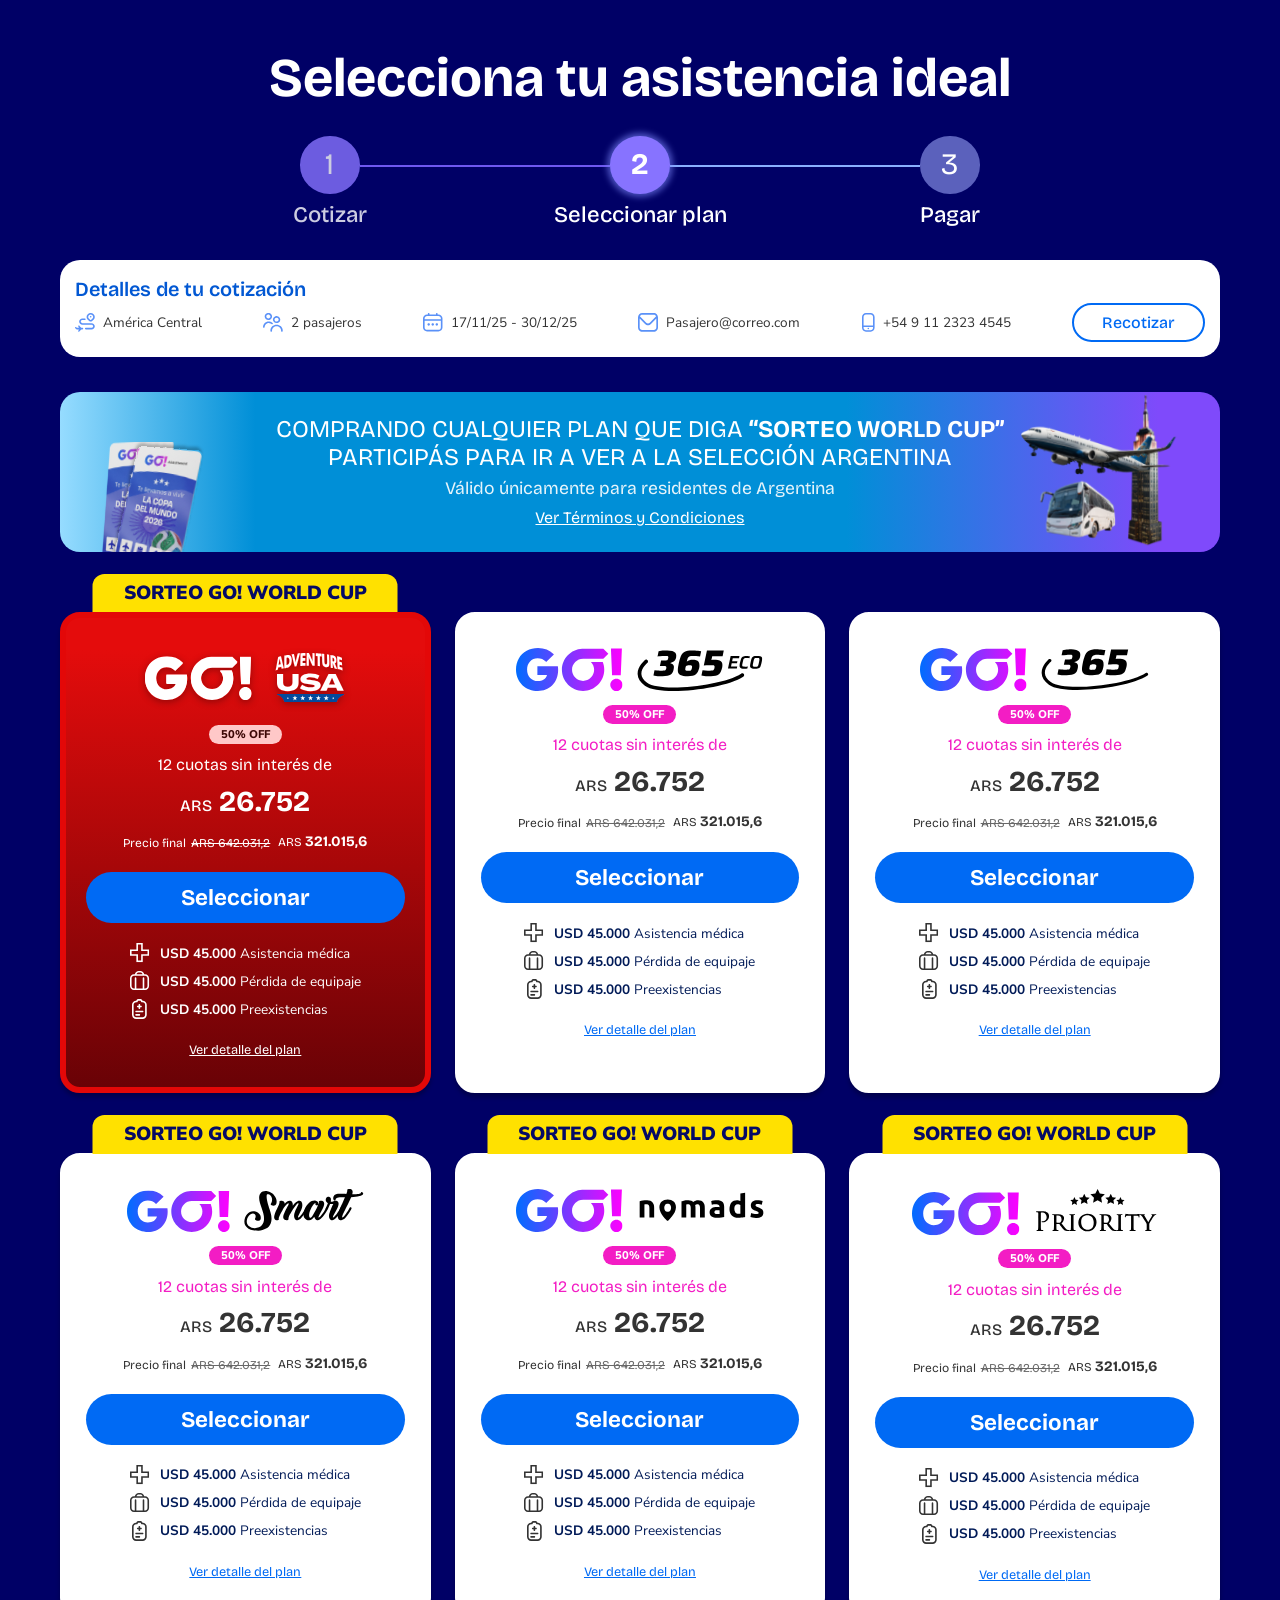
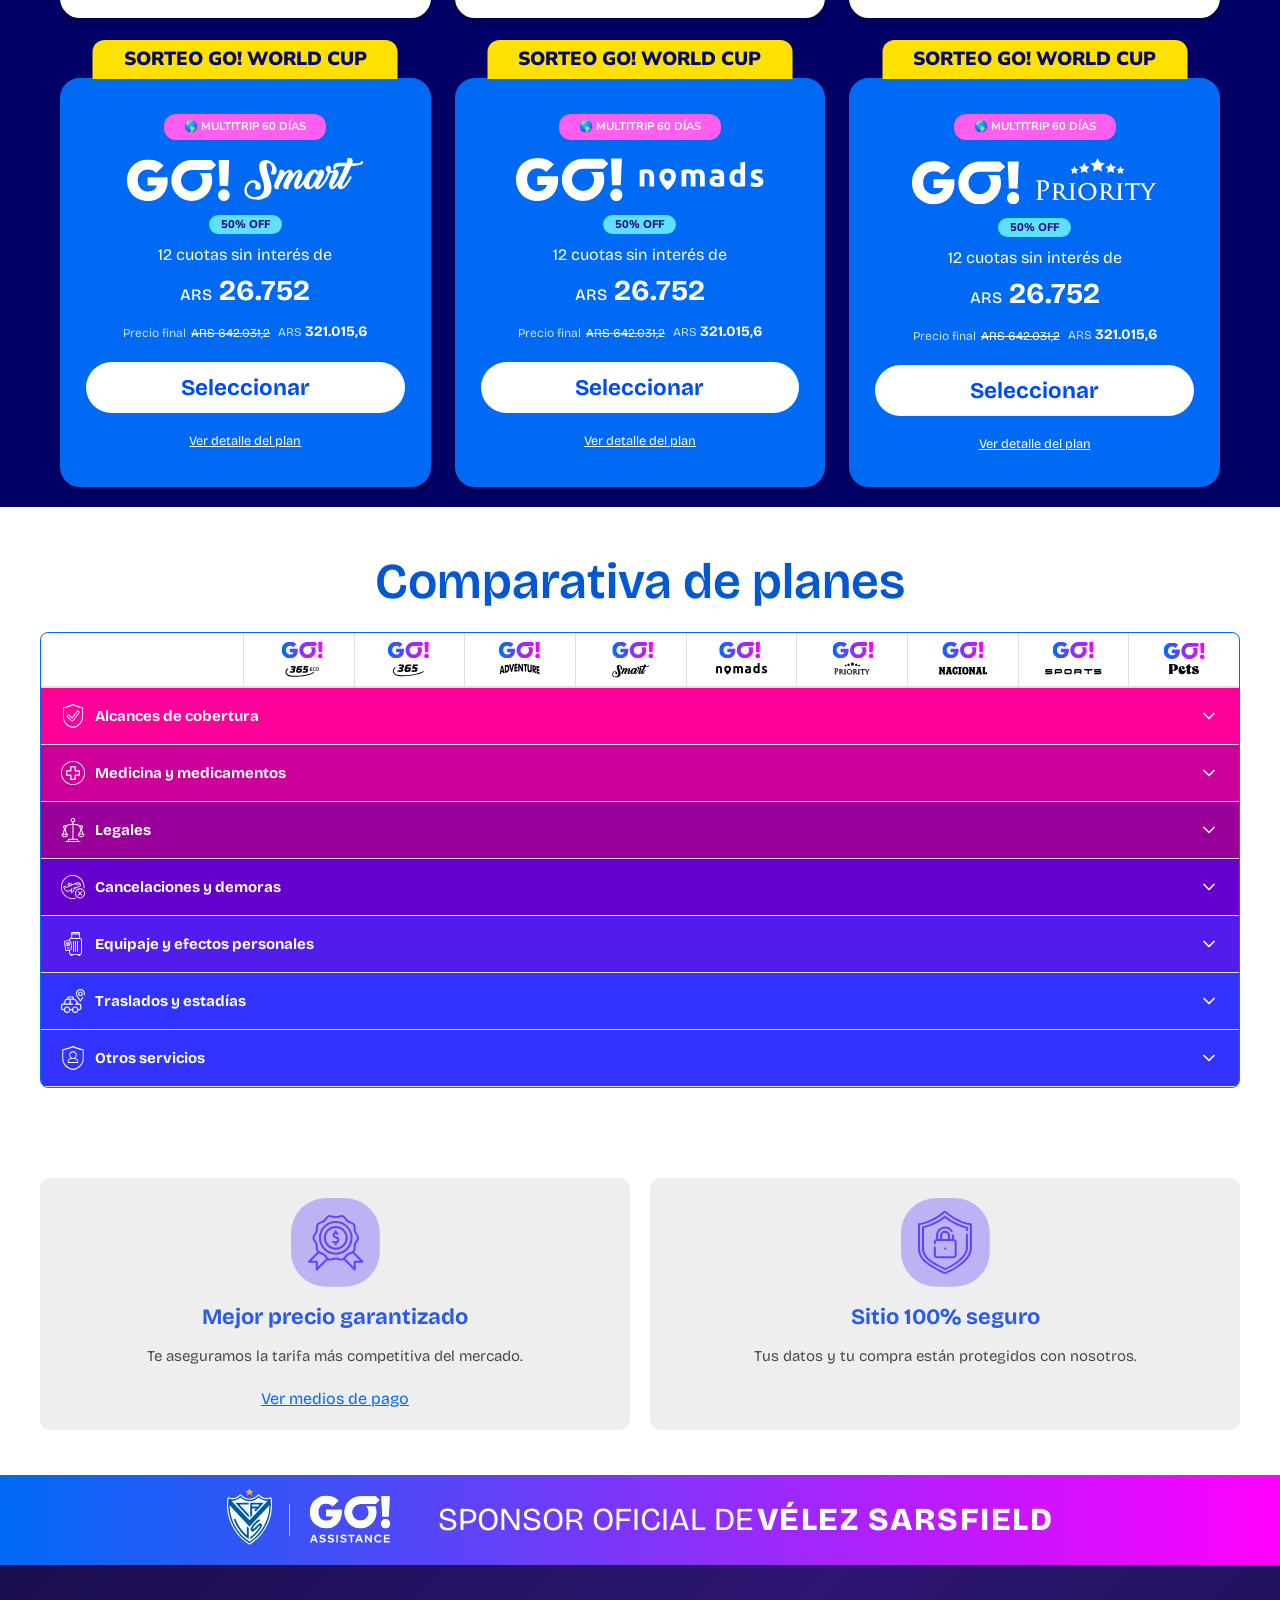
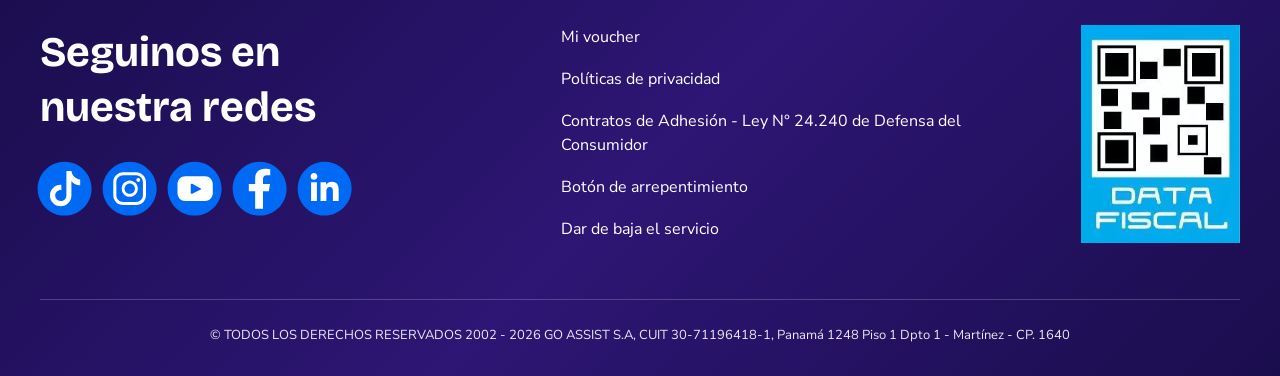
==== index.html @ 1d98c6c8 "Rename proceso-02.html to index.html" ====
<!DOCTYPE html>
<html lang="es">

<head>
    <meta charset="UTF-8">
    <meta name="viewport" content="width=device-width, initial-scale=1.0">
    <meta name="description"
        content="Selecciona tu plan de asistencia al viajero ideal con GO! - Compara coberturas, precios y beneficios">
    <title>Cotizador GO! - Selección de Plan de Asistencia al Viajero</title>
    <link rel="stylesheet" href="estilo.css">
</head>

<body>
    <!-- Checkbox para modal de detalles del plan -->
    <input type="checkbox" id="plan-details-modal-toggle" class="modal-toggle" hidden>

    <!-- Checkbox para modal de medios de pago -->
    <input type="checkbox" id="payment-modal-toggle" class="modal-toggle" hidden>

    <!-- ===========================================
         PASO 2: MODAL DE DETALLES DEL PLAN (PRIMERO)
         =========================================== -->
    <div class="modal modal-plan-details" role="dialog" aria-labelledby="plan-details-title">
        <label for="plan-details-modal-toggle" class="modal-overlay" aria-hidden="true"></label>

        <div class="modal-container modal-plan-container">
            <!-- Header -->
            <header class="modal-header modal-plan-header">
                <div class="plan-modal-logo">
                    <img src="images/logo-go-adventure-usa-color-horizontal.svg" alt="GO! Priority"
                        class="plan-logo-modal">
                </div>

                <!-- Botón X que cierra el modal -->
                <label for="plan-details-modal-toggle" class="modal-close" aria-label="Cerrar modal" tabindex="0">
                    <svg width="24" height="24" viewBox="0 0 24 24" fill="none" stroke="currentColor" stroke-width="2">
                        <path d="M18 6L6 18M6 6l12 12" stroke-linecap="round" stroke-linejoin="round" />
                    </svg>
                </label>
            </header>

            <!-- Content -->
            <div class="modal-content modal-plan-content">

                <!-- Alcances de cobertura -->
                <div class="plan-section coverage-section">
                    <div class="plan-section-header">
                        <svg class="section-icon" width="20" height="20" viewBox="0 0 24 24" fill="none" stroke="white"
                            stroke-width="2">
                            <path d="M12 2L4 6v6c0 5.5 3.8 10.7 8 12 4.2-1.3 8-6.5 8-12V6l-8-4z" />
                        </svg>
                        <span>Alcances de cobertura</span>
                    </div>

                    <div class="plan-details-grid">
                        <div class="detail-row">
                            <span class="detail-label">MONTO MÁXIMO GLOBAL (MMG)</span>
                            <span class="detail-value">USD 300.000</span>
                        </div>
                        <div class="detail-row">
                            <span class="detail-label">Deducible / Franquicia / Copago</span>
                            <span class="detail-value">SIN DEDUCIBLE</span>
                        </div>
                        <div class="detail-row">
                            <span class="detail-label">Ámbito de cobertura</span>
                            <span class="detail-value">MUNDIAL</span>
                        </div>
                        <div class="detail-row">
                            <span class="detail-label">Límite de edad</span>
                            <span class="detail-value">75/85</span>
                        </div>
                    </div>
                </div>

                <!-- Medicina y medicamentos -->
                <div class="plan-section medicine-section">
                    <div class="plan-section-header">
                        <svg class="section-icon" width="20" height="20" viewBox="0 0 24 24" fill="none" stroke="white"
                            stroke-width="2">
                            <rect x="3" y="3" width="18" height="18" rx="2" />
                            <path d="M12 8v8m-4-4h8" />
                        </svg>
                        <span>Medicina y medicamentos</span>
                    </div>

                    <div class="plan-details-grid">
                        <div class="detail-row">
                            <span class="detail-label">Asistencia médica en caso de accidente</span>
                            <span class="detail-value">USD 300.000</span>
                        </div>
                        <div class="detail-row">
                            <span class="detail-label">Asistencia médica en caso de enfermedad no preexistente</span>
                            <span class="detail-value">USD 300.000</span>
                        </div>
                        <div class="detail-row">
                            <span class="detail-label">Asistencia médica solo por emergencias en caso de enfermedades
                                preexistentes</span>
                            <span class="detail-value">USD 300.000</span>
                        </div>
                        <div class="detail-row">
                            <span class="detail-label">Asistencia Médica COVID-19</span>
                            <span class="detail-value detail-check">✓</span>
                        </div>
                        <div class="detail-row">
                            <span class="detail-label">Asistencia médica en caso de Accidente en Evento Múltiple</span>
                            <span class="detail-value">USD 300.000</span>
                        </div>
                        <div class="detail-row">
                            <span class="detail-label">Asistencia médica por embarazo (hasta semana 26)</span>
                            <span class="detail-value">USD 300.000</span>
                        </div>
                        <div class="detail-row">
                            <span class="detail-label">Odontología de urgencia</span>
                            <span class="detail-value">USD 7.500</span>
                        </div>
                        <div class="detail-row">
                            <span class="detail-label">Invalidez total y permanente</span>
                            <span class="detail-value">USD 300.000</span>
                        </div>
                        <div class="detail-row">
                            <span class="detail-label">Medicamentos ambulatorios</span>
                            <span class="detail-value">USD 300.000</span>
                        </div>
                    </div>
                </div>

                <!-- Legales -->
                <div class="plan-section legal-section">
                    <div class="plan-section-header">
                        <svg class="section-icon" width="20" height="20" viewBox="0 0 24 24" fill="none" stroke="white"
                            stroke-width="2">
                            <path d="M14 2H6a2 2 0 0 0-2 2v16a2 2 0 0 0 2 2h12a2 2 0 0 0 2-2V8z" />
                            <path d="M14 2v6h6" />
                        </svg>
                        <span>Legales</span>
                    </div>

                    <div class="plan-details-grid">
                        <div class="detail-row">
                            <span class="detail-label">Asistencia legal telefónica</span>
                            <span class="detail-value">USD 3.000</span>
                        </div>
                        <div class="detail-row">
                            <span class="detail-label">Gastos de defensa legal</span>
                            <span class="detail-value">USD 8.000</span>
                        </div>
                        <div class="detail-row">
                            <span class="detail-label">Fianza en el exterior</span>
                            <span class="detail-value">USD 15.000</span>
                        </div>
                    </div>
                </div>

                <!-- Cancelaciones y demoras -->
                <div class="plan-section cancellation-section">
                    <div class="plan-section-header">
                        <svg class="section-icon" width="20" height="20" viewBox="0 0 24 24" fill="none" stroke="white"
                            stroke-width="2">
                            <circle cx="12" cy="12" r="10" />
                            <path d="M15 9l-6 6M9 9l6 6" />
                        </svg>
                        <span>Cancelaciones y demoras</span>
                    </div>

                    <div class="plan-details-grid">
                        <div class="detail-row">
                            <span class="detail-label">Cancelación de viaje</span>
                            <span class="detail-value">USD 5.000</span>
                        </div>
                        <div class="detail-row">
                            <span class="detail-label">Interrupción de viaje</span>
                            <span class="detail-value">USD 5.000</span>
                        </div>
                        <div class="detail-row">
                            <span class="detail-label">Gastos por demora del viaje</span>
                            <span class="detail-value">USD 500</span>
                        </div>
                    </div>
                </div>

                <!-- Equipaje -->
                <div class="plan-section baggage-section">
                    <div class="plan-section-header">
                        <svg class="section-icon" width="20" height="20" viewBox="0 0 24 24" fill="none" stroke="white"
                            stroke-width="2">
                            <rect x="6" y="4" width="12" height="16" rx="2" />
                            <path d="M9 2v2m6-2v2M9 20v2m6-2v2" />
                        </svg>
                        <span>Equipaje y efectos personales</span>
                    </div>

                    <div class="plan-details-grid">
                        <div class="detail-row">
                            <span class="detail-label">Pérdida de equipaje</span>
                            <span class="detail-value">USD 1.500</span>
                        </div>
                        <div class="detail-row">
                            <span class="detail-label">Demora de equipaje</span>
                            <span class="detail-value">USD 800</span>
                        </div>
                        <div class="detail-row">
                            <span class="detail-label">Compensación por demora</span>
                            <span class="detail-value">USD 150</span>
                        </div>
                    </div>
                </div>

                <!-- Otros servicios -->
                <div class="plan-section services-section">
                    <div class="plan-section-header">
                        <svg class="section-icon" width="20" height="20" viewBox="0 0 24 24" fill="none" stroke="white"
                            stroke-width="2">
                            <circle cx="12" cy="12" r="10" />
                            <path d="M12 6v6l4 2" />
                        </svg>
                        <span>Otros servicios</span>
                    </div>

                    <div class="plan-details-grid">
                        <div class="detail-row">
                            <span class="detail-label">Asistencia de mascotas</span>
                            <span class="detail-value detail-check">✓</span>
                        </div>
                        <div class="detail-row">
                            <span class="detail-label">Repatriación sanitaria</span>
                            <span class="detail-value">USD 50.000</span>
                        </div>
                        <div class="detail-row">
                            <span class="detail-label">Concierge 24/7</span>
                            <span class="detail-value detail-check">✓</span>
                        </div>
                    </div>
                </div>

            </div>
        </div>
    </div>

    <!-- ===========================================
         PASO 3: MODAL DE MEDIOS DE PAGO (SEGUNDO)
         =========================================== -->
    <div id="payment-modal" class="modal" role="dialog" aria-labelledby="modal-title">
        <label for="payment-modal-toggle" class="modal-overlay" aria-hidden="true"></label>

        <div class="modal-container">
            <!-- Header -->
            <header class="modal-header">
                <h2 id="modal-title" class="modal-title">Medios de pago</h2>
                <label for="payment-modal-toggle" class="modal-close" aria-label="Cerrar modal">
                    <svg width="24" height="24" viewBox="0 0 24 24" fill="none" stroke="currentColor" stroke-width="2">
                        <path d="M18 6L6 18M6 6l12 12" stroke-linecap="round" stroke-linejoin="round" />
                    </svg>
                </label>
            </header>

            <!-- Content -->
            <div class="modal-content">

                <!-- Tarjeta de crédito (abierto por defecto) -->
                <details class="payment-section" open>
                    <summary class="payment-header">
                        <div class="payment-title">
                            <img src="images/icono-tarjeta-credito.svg" alt="icono de tarjeta de credito" width="25">
                            <span>Tarjeta de crédito</span>
                        </div>
                        <svg class="chevron" width="20" height="20" viewBox="0 0 24 24" fill="none" stroke="#666"
                            stroke-width="2">
                            <path d="M6 9l6 6 6-6" stroke-linecap="round" stroke-linejoin="round" />
                        </svg>
                    </summary>

                    <div class="payment-content">
                        <div class="payment-grid">
                            <!-- Fila 1 -->
                            <div class="payment-method">
                                <img src="images/logo.pago-visa.svg" alt="Visa">
                                <span>Visa</span>
                            </div>
                            <div class="payment-method">
                                <img src="images/logo-pago-mastercard.svg" alt="Mastercard">
                                <span>Mastercard</span>
                            </div>
                            <div class="payment-method">
                                <img src="images/logo-pago-american-express.svg" alt="American Express">
                                <span>Amex</span>
                            </div>
                            <div class="payment-method">
                                <img src="images/logo-pago-naranja.svg" alt="Naranja X">
                                <span>Naranja X</span>
                            </div>
                            <div class="payment-method">
                                <img src="images/logo-pago-nativa.svg" alt="Nativa">
                                <span>Nativa</span>
                            </div>
                            <div class="payment-method">
                                <img src="images/logo-pago-shopping.svg" alt="Shopping">
                                <span>Shopping</span>
                            </div>
                            <div class="payment-method">
                                <img src="images/logo-pago-cencosed.svg" alt="Cencosud">
                                <span>Cencosud</span>
                            </div>
                            <div class="payment-method">
                                <img src="images/logo-pago-cabal.svg" alt="Cabal">
                                <span>Cabal</span>
                            </div>

                            <!-- Fila 2 -->
                            <div class="payment-method">
                                <img src="images/logo-pago-argencard.svg" alt="Argencard">
                                <span>Argencard</span>
                            </div>
                            <div class="payment-method">
                                <img src="images/logo-pago-dinerclub.svg" alt="Diners Club">
                                <span>Diners Club</span>
                            </div>
                            <div class="payment-method">
                                <div class="payment-special">
                                    <img src="images/logo-pago-mercadopago.svg" alt="Mercado Pago">
                                </div>
                                <span>Mercado Pago</span>
                                <small>Hasta 12 cuotas sin interés</small>

                            </div>
                            <div class="payment-method">
                                <div class="payment-special">
                                    <img src="images/logo-pago-paypal.svg" alt="PayPal">
                                </div>
                                <span>Paypal</span>
                                <small>USD $ / EU €</small>
                            </div>
                        </div>
                    </div>
                </details>

                <!-- Tarjeta de débito -->
                <details class="payment-section">
                    <summary class="payment-header">
                        <div class="payment-title">
                            <img src="images/icono-tarjeta-debito.svg" alt="icono de tarjeta de débito" width="25">
                            <span>Tarjeta de débito</span>
                        </div>
                        <svg class="chevron" width="20" height="20" viewBox="0 0 24 24" fill="none" stroke="#666"
                            stroke-width="2">
                            <path d="M6 9l6 6 6-6" stroke-linecap="round" stroke-linejoin="round" />
                        </svg>
                    </summary>

                    <div class="payment-content">
                        <div class="payment-grid">
                            <div class="payment-method">
                                <img src="images/logo-pago-link.svg" alt="Visa Débito">
                                <span>Red Link</span>
                            </div>
                            <div class="payment-method">
                                <img src="images/logo-pago-provincia net.svg" alt="Mastercard Débito">
                                <span>Provincia NET Pagos</span>
                            </div>
                        </div>
                    </div>
                </details>

                <!-- Efectivo -->
                <details class="payment-section">
                    <summary class="payment-header">
                        <div class="payment-title">
                            <img src="images/icono-efectivo.svg" alt="icono pago en efectivo" width="25">
                            <span>Efectivo</span>
                        </div>
                        <svg class="chevron" width="20" height="20" viewBox="0 0 24 24" fill="none" stroke="#666"
                            stroke-width="2">
                            <path d="M6 9l6 6 6-6" stroke-linecap="round" stroke-linejoin="round" />
                        </svg>
                    </summary>

                    <div class="payment-content">
                        <div class="payment-grid">
                            <div class="payment-method">
                                <img src="images/logo-pago-facil.svg" alt="Pago Fácil">
                                <span>Pago fácil</span>
                            </div>
                            <div class="payment-method">
                                <img src="images/logo-pago-rapipago.svg" alt="Rapipago">
                                <span>Rapipago</span>
                            </div>
                            <div class="payment-method">
                                <img src="images/logo-pago-efectivo.svg" alt="Depósito">
                                <span>Depósito</span>
                            </div>
                            <div class="payment-method">
                                <img src="images/logo-pago-efectivo.svg" alt="Transferencia">
                                <span>Transferencia</span>
                            </div>
                        </div>
                    </div>
                </details>

            </div>
        </div>
    </div>

    <!-- Main Container -->
    <main class="main-container">

        <!-- ===========================================
             HEADER: STEPPER DE PROGRESO
             =========================================== -->
        <header class="flow-header">
            <h1>Selecciona tu asistencia ideal</h1>

            <!-- Stepper Navigation -->
            <nav class="stepper" aria-label="Progreso de compra">
                <div class="step completed" aria-current="false">
                    <span aria-hidden="true">1</span>
                    <p>Cotizar</p>
                </div>

                <div class="step-line completed" aria-hidden="true"></div>

                <div class="step active" aria-current="step">
                    <span aria-hidden="true">2</span>
                    <p>Seleccionar plan</p>
                </div>

                <div class="step-line" aria-hidden="true"></div>

                <div class="step" aria-current="false">
                    <span aria-hidden="true">3</span>
                    <p>Pagar</p>
                </div>
            </nav>
        </header>

        <!-- ===========================================
             RESUMEN DE COTIZACIÓN
             =========================================== -->
        <section class="quote-summary" aria-labelledby="quote-heading">
            <header class="quote-header">
                <h2 id="quote-heading">Detalles de tu cotización</h2>
            </header>

            <div class="quote-data">
                <div class="data-item">
                    <div><img src="images/icono-destino.svg" alt="" aria-hidden="true"></div>
                    <span>América Central</span>
                </div>
                <div class="data-item">
                    <div><img src="images/icono-pasajeros.svg" alt="" aria-hidden="true"></div>
                    <span>2 pasajeros</span>
                </div>
                <div class="data-item">
                    <div><img src="images/icono-calendario.svg" alt="" aria-hidden="true"></div>
                    <span><time datetime="2025-11-17">17/11/25</time> - <time
                            datetime="2025-12-30">30/12/25</time></span>
                </div>
                <div class="data-item">
                    <div><img src="images/icono-email.svg" alt="" aria-hidden="true"></div>
                    <span>Pasajero@correo.com</span>
                </div>
                <div class="data-item">
                    <div><img src="images/icono-telefono.svg" alt="" aria-hidden="true"></div>
                    <span>+54 9 11 2323 4545</span>
                </div>
                <button class="btn-recotizar-outline" type="button">Recotizar</button>
            </div>
        </section>

        <!-- ===========================================
             BANNER SORTEO  
             ===========================================-->

        <section class="promo-banner">
            <div class="deco-item deco-mobile-only">
                <img src="images/entradas-sorteo.svg" alt="">
            </div>

            <div class="deco-item deco-desktop-left">
                <img src="images/entradas-sorteo.svg" alt="">
            </div>

            <div class="deco-item deco-desktop-right">
                <img src="images/transport-deco.svg" alt="">
            </div>

            <div class="banner-content">
                <h2 class="banner-text">
                    COMPRANDO CUALQUIER PLAN QUE DIGA <strong>“SORTEO WORLD CUP”</strong>
                    PARTICIPÁS PARA IR A VER A LA SELECCIÓN ARGENTINA
                </h2>
                <p class="banner-subtext">Válido únicamente para residentes de Argentina</p>
                <a href="#" class="banner-terms">Ver Términos y Condiciones</a>
            </div>
        </section>

        <!-- ===========================================
             GRID DE PLANES DISPONIBLES
             =========================================== -->
        <section class="plans-grid" aria-labelledby="plans-heading">

            <!-- Plan 1: GO! ADVENTURE USA (Featured) -->
            <article class="card featured">
                <div class="promo-badge" aria-label="Promoción">SORTEO GO! WORLD CUP</div>

                <header class="card-brand">
                    <img src="images/logo-go-adventure-usa-blanco-horizontal.svg" alt="GO! ADVENTURE USA"
                        class="logo-img">
                </header>

                <div class="pricing">
                    <span class="tag-discount" aria-label="Descuento">50% OFF</span>
                    <p class="installments-text">12 cuotas sin interés de</p>
                    <p class="main-price">
                        <span aria-label="Pesos argentinos">ARS</span>
                        <strong>26.752</strong>
                    </p>
                    <div class="total-detail">
                        <span>Precio final</span>
                        <span class="price-group">
                            <del aria-label="Precio anterior">ARS 642.031,2</del>
                            <span aria-label="Precio final con descuento">ARS <strong>321.015,6</strong></span>
                        </span>
                    </div>
                </div>

                <button class="btn-select btn-select-blue" type="button">Seleccionar</button>

                <ul class="benefit-list">
                    <li>
                        <img src="images/icono-asist-medica-blanco.svg" alt="" aria-hidden="true">
                        <span><strong>USD 45.000</strong> Asistencia médica</span>
                    </li>
                    <li>
                        <img src="images/icono-equipaje-blanco.svg" alt="" aria-hidden="true">
                        <span><strong>USD 45.000</strong> Pérdida de equipaje</span>
                    </li>
                    <li>
                        <img src="images/icono-preexistencia-blanco.svg" alt="" aria-hidden="true">
                        <span><strong>USD 45.000</strong> Preexistencias</span>
                    </li>
                </ul>

                <label for="plan-details-modal-toggle" class="plan-link" style="cursor: pointer;">
                    Ver detalle del plan
                </label>
            </article>

            <!-- Plan 2: GO! 365 ECO -->
            <article class="card">
                <header class="card-brand">
                    <img src="images/logo-go-365eco-color-horizontal.svg" alt="GO! 365 ECO" class="logo-img">
                </header>

                <div class="pricing">
                    <span class="tag-discount" aria-label="Descuento">50% OFF</span>
                    <p class="installments-text">12 cuotas sin interés de</p>
                    <p class="main-price">
                        <span aria-label="Pesos argentinos">ARS</span>
                        <strong>26.752</strong>
                    </p>
                    <div class="total-detail">
                        <span>Precio final</span>
                        <span class="price-group">
                            <del aria-label="Precio anterior">ARS 642.031,2</del>
                            <span aria-label="Precio final con descuento">ARS <strong>321.015,6</strong></span>
                        </span>
                    </div>
                </div>

                <button class="btn-select btn-select-blue" type="button">Seleccionar</button>

                <ul class="benefit-list">
                    <li>
                        <img src="images/farmacia 1.svg" alt="" aria-hidden="true">
                        <span><strong>USD 45.000</strong> Asistencia médica</span>
                    </li>
                    <li>
                        <img src="images/icon-equipaje.svg" alt="" aria-hidden="true">
                        <span><strong>USD 45.000</strong> Pérdida de equipaje</span>
                    </li>
                    <li>
                        <img src="images/icon-preexistencia.svg" alt="" aria-hidden="true">
                        <span><strong>USD 45.000</strong> Preexistencias</span>
                    </li>
                </ul>

                <label for="plan-details-modal-toggle" class="plan-link" style="cursor: pointer;">
                    Ver detalle del plan
                </label>
            </article>

            <!-- Plan 3: GO! 365 -->
            <article class="card">
                <header class="card-brand">
                    <img src="images/logo-go-365-color-horizontal.svg" alt="GO! 365" class="logo-img">
                </header>

                <div class="pricing">
                    <span class="tag-discount" aria-label="Descuento">50% OFF</span>
                    <p class="installments-text">12 cuotas sin interés de</p>
                    <p class="main-price">
                        <span aria-label="Pesos argentinos">ARS</span>
                        <strong>26.752</strong>
                    </p>
                    <div class="total-detail">
                        <span>Precio final</span>
                        <span class="price-group">
                            <del aria-label="Precio anterior">ARS 642.031,2</del>
                            <span aria-label="Precio final con descuento">ARS <strong>321.015,6</strong></span>
                        </span>
                    </div>
                </div>

                <button class="btn-select btn-select-blue" type="button">Seleccionar</button>

                <ul class="benefit-list">
                    <li>
                        <img src="images/farmacia 1.svg" alt="" aria-hidden="true">
                        <span><strong>USD 45.000</strong> Asistencia médica</span>
                    </li>
                    <li>
                        <img src="images/icon-equipaje.svg" alt="" aria-hidden="true">
                        <span><strong>USD 45.000</strong> Pérdida de equipaje</span>
                    </li>
                    <li>
                        <img src="images/icon-preexistencia.svg" alt="" aria-hidden="true">
                        <span><strong>USD 45.000</strong> Preexistencias</span>
                    </li>
                </ul>

                <label for="plan-details-modal-toggle" class="plan-link" style="cursor: pointer;">
                    Ver detalle del plan
                </label>
            </article>

            <!-- Plan 4: GO! SMART -->
            <article class="card">
                <div class="promo-badge" aria-label="Promoción">SORTEO GO! WORLD CUP</div>
                <header class="card-brand">
                    <img src="images/logo-go-smart-color-horizontal.svg" alt="GO! SMART" class="logo-img">
                </header>

                <div class="pricing">
                    <span class="tag-discount" aria-label="Descuento">50% OFF</span>
                    <p class="installments-text">12 cuotas sin interés de</p>
                    <p class="main-price">
                        <span aria-label="Pesos argentinos">ARS</span>
                        <strong>26.752</strong>
                    </p>
                    <div class="total-detail">
                        <span>Precio final</span>
                        <span class="price-group">
                            <del aria-label="Precio anterior">ARS 642.031,2</del>
                            <span aria-label="Precio final con descuento">ARS <strong>321.015,6</strong></span>
                        </span>
                    </div>
                </div>

                <button class="btn-select btn-select-blue" type="button">Seleccionar</button>

                <ul class="benefit-list">
                    <li>
                        <img src="images/farmacia 1.svg" alt="" aria-hidden="true">
                        <span><strong>USD 45.000</strong> Asistencia médica</span>
                    </li>
                    <li>
                        <img src="images/icon-equipaje.svg" alt="" aria-hidden="true">
                        <span><strong>USD 45.000</strong> Pérdida de equipaje</span>
                    </li>
                    <li>
                        <img src="images/icon-preexistencia.svg" alt="" aria-hidden="true">
                        <span><strong>USD 45.000</strong> Preexistencias</span>
                    </li>
                </ul>

                <label for="plan-details-modal-toggle" class="plan-link" style="cursor: pointer;">
                    Ver detalle del plan
                </label>
            </article>

            <!-- Plan 5: GO! NOMADS -->
            <article class="card">
                <div class="promo-badge" aria-label="Promoción">SORTEO GO! WORLD CUP</div>
                <header class="card-brand">
                    <img src="images/logo-go-nomads-color-horizontal.svg" alt="GO! NOMADS" class="logo-img">
                </header>

                <div class="pricing">
                    <span class="tag-discount" aria-label="Descuento">50% OFF</span>
                    <p class="installments-text">12 cuotas sin interés de</p>
                    <p class="main-price">
                        <span aria-label="Pesos argentinos">ARS</span>
                        <strong>26.752</strong>
                    </p>
                    <div class="total-detail">
                        <span>Precio final</span>
                        <span class="price-group">
                            <del aria-label="Precio anterior">ARS 642.031,2</del>
                            <span aria-label="Precio final con descuento">ARS <strong>321.015,6</strong></span>
                        </span>
                    </div>
                </div>

                <button class="btn-select btn-select-blue" type="button">Seleccionar</button>

                <ul class="benefit-list">
                    <li>
                        <img src="images/farmacia 1.svg" alt="" aria-hidden="true">
                        <span><strong>USD 45.000</strong> Asistencia médica</span>
                    </li>
                    <li>
                        <img src="images/icon-equipaje.svg" alt="" aria-hidden="true">
                        <span><strong>USD 45.000</strong> Pérdida de equipaje</span>
                    </li>
                    <li>
                        <img src="images/icon-preexistencia.svg" alt="" aria-hidden="true">
                        <span><strong>USD 45.000</strong> Preexistencias</span>
                    </li>
                </ul>

                <label for="plan-details-modal-toggle" class="plan-link" style="cursor: pointer;">
                    Ver detalle del plan
                </label>
            </article>

            <!-- Plan 6: GO! PRIORITY -->
            <article class="card">
                <div class="promo-badge" aria-label="Promoción">SORTEO GO! WORLD CUP</div>
                <header class="card-brand">
                    <img src="images/logo-go-priority-color-horizontal.svg" alt="GO! PRIORITY" class="logo-img">
                </header>

                <div class="pricing">
                    <span class="tag-discount" aria-label="Descuento">50% OFF</span>
                    <p class="installments-text">12 cuotas sin interés de</p>
                    <p class="main-price">
                        <span aria-label="Pesos argentinos">ARS</span>
                        <strong>26.752</strong>
                    </p>
                    <div class="total-detail">
                        <span>Precio final</span>
                        <span class="price-group">
                            <del aria-label="Precio anterior">ARS 642.031,2</del>
                            <span aria-label="Precio final con descuento">ARS <strong>321.015,6</strong></span>
                        </span>
                    </div>
                </div>

                <button class="btn-select btn-select-blue" type="button">Seleccionar</button>

                <ul class="benefit-list">
                    <li>
                        <img src="images/farmacia 1.svg" alt="" aria-hidden="true">
                        <span><strong>USD 45.000</strong> Asistencia médica</span>
                    </li>
                    <li>
                        <img src="images/icon-equipaje.svg" alt="" aria-hidden="true">
                        <span><strong>USD 45.000</strong> Pérdida de equipaje</span>
                    </li>
                    <li>
                        <img src="images/icon-preexistencia.svg" alt="" aria-hidden="true">
                        <span><strong>USD 45.000</strong> Preexistencias</span>
                    </li>
                </ul>

                <label for="plan-details-modal-toggle" class="plan-link" style="cursor: pointer;">
                    Ver detalle del plan
                </label>
            </article>

            <!-- Plan 7: GO! SMART MULTITRIP -->
            <article class="card multitrip">
                <div class="promo-badge" aria-label="Promoción">SORTEO GO! WORLD CUP</div>
                <div class="multitrip-badge" aria-label="Plan multiviaje">🌎 MULTITRIP 60 DÍAS</div>

                <header class="card-brand">
                    <img src="images/logo-go-smart-blanco-horizontal.svg" alt="GO! SMART MULTITRIP" class="logo-img">
                </header>

                <div class="pricing">
                    <span class="tag-discount tag-multitrip" aria-label="Descuento">50% OFF</span>
                    <p class="installments-text text-white">12 cuotas sin interés de</p>
                    <p class="main-price">
                        <span aria-label="Pesos argentinos">ARS</span>
                        <strong>26.752</strong>
                    </p>
                    <div class="total-detail">
                        <span>Precio final</span>
                        <span class="price-group">
                            <del aria-label="Precio anterior">ARS 642.031,2</del>
                            <span aria-label="Precio final con descuento">ARS <strong>321.015,6</strong></span>
                        </span>
                    </div>
                </div>

                <button class="btn-select btn-select-white" type="button">Seleccionar</button>
                <label for="plan-details-modal-toggle" class="plan-link" style="cursor: pointer;">
                    Ver detalle del plan
                </label>
            </article>

            <!-- Plan 8: GO! NOMADS MULTITRIP -->
            <article class="card multitrip">
                <div class="promo-badge" aria-label="Promoción">SORTEO GO! WORLD CUP</div>
                <div class="multitrip-badge" aria-label="Plan multiviaje">🌎 MULTITRIP 60 DÍAS</div>

                <header class="card-brand">
                    <img src="images/logo-go-nomads-blanco-horizontal.svg" alt="GO! NOMADS MULTITRIP" class="logo-img">
                </header>

                <div class="pricing">
                    <span class="tag-discount tag-multitrip" aria-label="Descuento">50% OFF</span>
                    <p class="installments-text text-white">12 cuotas sin interés de</p>
                    <p class="main-price">
                        <span aria-label="Pesos argentinos">ARS</span>
                        <strong>26.752</strong>
                    </p>
                    <div class="total-detail">
                        <span>Precio final</span>
                        <span class="price-group">
                            <del aria-label="Precio anterior">ARS 642.031,2</del>
                            <span aria-label="Precio final con descuento">ARS <strong>321.015,6</strong></span>
                        </span>
                    </div>
                </div>

                <button class="btn-select btn-select-white" type="button">Seleccionar</button>
                <label for="plan-details-modal-toggle" class="plan-link" style="cursor: pointer;">
                    Ver detalle del plan
                </label>
            </article>

            <!-- Plan 9: GO! PRIORITY MULTITRIP -->
            <article class="card multitrip">
                <div class="promo-badge" aria-label="Promoción">SORTEO GO! WORLD CUP</div>
                <div class="multitrip-badge" aria-label="Plan multiviaje">🌎 MULTITRIP 60 DÍAS</div>

                <header class="card-brand">
                    <img src="images/logo-go-priority-blanco-horizontal.svg" alt="GO! PRIORITY MULTITRIP"
                        class="logo-img">
                </header>

                <div class="pricing">
                    <span class="tag-discount tag-multitrip" aria-label="Descuento">50% OFF</span>
                    <p class="installments-text text-white">12 cuotas sin interés de</p>
                    <p class="main-price">
                        <span aria-label="Pesos argentinos">ARS</span>
                        <strong>26.752</strong>
                    </p>
                    <div class="total-detail">
                        <span>Precio final</span>
                        <span class="price-group">
                            <del aria-label="Precio anterior">ARS 642.031,2</del>
                            <span aria-label="Precio final con descuento">ARS <strong>321.015,6</strong></span>
                        </span>
                    </div>
                </div>

                <button class="btn-select btn-select-white" type="button">Seleccionar</button>
                <label for="plan-details-modal-toggle" class="plan-link" style="cursor: pointer;">
                    Ver detalle del plan
                </label>
            </article>

        </section>
    </main>

    <!-- ===========================================
         COMPARATIVA DE PLANES - DESKTOP
         =========================================== -->
    <section class="section plans-comparison hidden-mobile" aria-labelledby="comparison-heading">
        <h2 id="comparison-heading" class="subtitle">Comparativa de planes</h2>

        <div class="container-table">
            <!-- Header con logos de planes -->
            <div class="plans-header">
                <div class="empty-cell"></div>
                <div class="plan-logo"><img src="images/logo-go-365eco-color-vertical.svg" alt="GO! 365 Eco"></div>
                <div class="plan-logo"><img src="images/logo-go-365-color-vertical.svg" alt="GO! 365"></div>
                <div class="plan-logo"><img src="images/logo-go-adventure-color-vertical.svg" alt="GO! Adventure"></div>
                <div class="plan-logo"><img src="images/logo-go-smart-color-vertical.svg" alt="GO! Smart"></div>
                <div class="plan-logo"><img src="images/logo-go-nomads-color-vertical.svg" alt="GO! Nomads"></div>
                <div class="plan-logo"><img src="images/logo-go-priority-color-vertical.svg" alt="GO! Priority"></div>
                <div class="plan-logo"><img src="images/logo-go-nacional-color-vertical.svg" alt="GO! Nacional"></div>
                <div class="plan-logo"><img src="images/logo-go-sport-color-vertical.svg" alt="GO! Sport"></div>
                <div class="plan-logo"><img src="images/logo-go-pet-color-vertical.svg" alt="GO! Pets">
                </div>
            </div>

            <!-- Coberturas -->

            <details class="collapsible-section">
                <summary class="section-header coverage" id="coverage-section">
                    <div class="section-title">
                        <img src="images/GO-icon-item.alcances.svg" alt="Cobertura" aria-hidden="true">
                        Alcances de cobertura
                    </div>
                    <svg class="chevron-icon" viewBox="0 0 24 24" fill="none" stroke="white" stroke-width="2"
                        aria-hidden="true">
                        <path d="M6 9l6 6 6-6" stroke-linecap="round" stroke-linejoin="round"></path>
                    </svg>
                </summary>
                <div class="section-content">
                    <div class="content-row">
                        <div class="row-label">Monto máximo global (MMG)</div>
                        <div class="row-cell">USD 300.000</div>
                        <div class="row-cell">USD 300.000</div>
                        <div class="row-cell">USD 500.000</div>
                        <div class="row-cell">USD 500.000</div>
                        <div class="row-cell">USD 350.000</div>
                        <div class="row-cell">USD 500.000</div>
                        <div class="row-cell">USD 500.000</div>
                        <div class="row-cell">USD 300.000</div>
                        <div class="row-cell">USD 300.000</div>
                    </div>

                    <div class="content-row">
                        <div class="row-label">Cobertura Prequirúrgica / Cirugía</div>
                        <div class="row-cell">SIN DEDUCIBLE</div>
                        <div class="row-cell">SIN DEDUCIBLE</div>
                        <div class="row-cell">SIN DEDUCIBLE</div>
                        <div class="row-cell">SIN DEDUCIBLE</div>
                        <div class="row-cell">SIN DEDUCIBLE</div>
                        <div class="row-cell">SIN DEDUCIBLE</div>
                        <div class="row-cell">SIN DEDUCIBLE</div>
                        <div class="row-cell">SIN DEDUCIBLE</div>
                        <div class="row-cell">SIN DEDUCIBLE</div>
                    </div>

                    <div class="content-row">
                        <div class="row-label">Asistencia dental</div>
                        <div class="row-cell">MUNDIAL</div>
                        <div class="row-cell">MUNDIAL</div>
                        <div class="row-cell">MUNDIAL</div>
                        <div class="row-cell">MUNDIAL</div>
                        <div class="row-cell">MUNDIAL</div>
                        <div class="row-cell">MUNDIAL</div>
                        <div class="row-cell">MUNDIAL</div>
                        <div class="row-cell">MUNDIAL</div>
                        <div class="row-cell">MUNDIAL</div>
                    </div>

                    <div class="content-row">
                        <div class="row-label">Límite de edad</div>
                        <div class="row-cell">75/85</div>
                        <div class="row-cell">75/85</div>
                        <div class="row-cell">75/85</div>
                        <div class="row-cell">75/85</div>
                        <div class="row-cell">75/85</div>
                        <div class="row-cell">75/85</div>
                        <div class="row-cell">75/85</div>
                        <div class="row-cell">75/85</div>
                        <div class="row-cell">75/85</div>
                    </div>
                </div>
            </details>

            <!-- Medicina y medicamentos -->
            <details class="collapsible-section">
                <summary class="section-header medicine">
                    <div class="section-title">
                        <img src="images/GO-icon-item.medicina.svg" alt="Medicina y medicamentos" aria-hidden="true">
                        Medicina y medicamentos
                    </div>
                    <svg class="chevron-icon" viewBox="0 0 24 24" fill="none" stroke="white" stroke-width="2"
                        aria-hidden="true">
                        <path d="M6 9l6 6 6-6" stroke-linecap="round" stroke-linejoin="round"></path>
                    </svg>
                </summary>
                <div class="section-content">

                    <div class="content-row">
                        <div class="row-label">Asistencia médica en caso de urgencia o accidente</div>
                        <div class="row-cell">USD 300.000</div>
                        <div class="row-cell">USD 300.000</div>
                        <div class="row-cell">USD 330.000</div>
                        <div class="row-cell">USD 500.000</div>
                        <div class="row-cell">USD 350.000</div>
                        <div class="row-cell">USD 300.000</div>
                        <div class="row-cell">USD 500.000</div>
                        <div class="row-cell">USD 300.000</div>
                        <div class="row-cell">USD 300.000</div>
                    </div>

                    <div class="content-row">
                        <div class="row-label">Asistencia médica en caso de enfermedad no preexistente</div>
                        <div class="row-cell">USD 300.000</div>
                        <div class="row-cell">USD 300.000</div>
                        <div class="row-cell">USD 300.000</div>
                        <div class="row-cell">USD 500.000</div>
                        <div class="row-cell">USD 350.000</div>
                        <div class="row-cell">USD 300.000</div>
                        <div class="row-cell">USD 500.000</div>
                        <div class="row-cell">USD 300.000</div>
                        <div class="row-cell">USD 300.000</div>
                    </div>

                    <div class="content-row">
                        <div class="row-label">Asistencia médica por emergencia hasta el alta o estabilización</div>
                        <div class="row-cell">USD 300.000</div>
                        <div class="row-cell">USD 300.000</div>
                        <div class="row-cell">USD 300.000</div>
                        <div class="row-cell">USD 500.000</div>
                        <div class="row-cell">USD 350.000</div>
                        <div class="row-cell">USD 300.000</div>
                        <div class="row-cell">USD 500.000</div>
                        <div class="row-cell">USD 300.000</div>
                        <div class="row-cell">USD 300.000</div>
                    </div>

                    <div class="content-row">
                        <div class="row-label">Asistencia clínica COVID-19</div>
                        <div class="row-cell"><span class="checkmark" aria-label="Incluido">✓</span></div>
                        <div class="row-cell"><span class="checkmark" aria-label="Incluido">✓</span></div>
                        <div class="row-cell"><span class="checkmark" aria-label="Incluido">✓</span></div>
                        <div class="row-cell"><span class="checkmark" aria-label="Incluido">✓</span></div>
                        <div class="row-cell"><span class="checkmark" aria-label="Incluido">✓</span></div>
                        <div class="row-cell"><span class="checkmark" aria-label="Incluido">✓</span></div>
                        <div class="row-cell"><span class="checkmark" aria-label="Incluido">✓</span></div>
                        <div class="row-cell"><span class="checkmark" aria-label="Incluido">✓</span></div>
                        <div class="row-cell"><span class="checkmark" aria-label="Incluido">✓</span></div>
                    </div>
                </div>
            </details>

            <!-- Legales -->
            <details class="collapsible-section">
                <summary class="section-header legal" id="legal-section">
                    <div class="section-title">
                        <img src="images/GO-icon-item.legales.svg" alt="" aria-hidden="true">
                        Legales
                    </div>
                    <svg class="chevron-icon" viewBox="0 0 24 24" fill="none" stroke="white" stroke-width="2"
                        aria-hidden="true">
                        <path d="M6 9l6 6 6-6" stroke-linecap="round" stroke-linejoin="round"></path>
                    </svg>
                </summary>
                <div class="section-content">
                    <div class="content-row">
                        <div class="row-label">Asistencia legal telefónica</div>
                        <div class="row-cell">USD 3.000</div>
                        <div class="row-cell">USD 3.000</div>
                        <div class="row-cell">USD 3.000</div>
                        <div class="row-cell">USD 3.000</div>
                        <div class="row-cell">USD 3.000</div>
                        <div class="row-cell">USD 3.000</div>
                        <div class="row-cell">USD 3.000</div>
                        <div class="row-cell">USD 3.000</div>
                        <div class="row-cell">USD 3.000</div>
                    </div>

                    <div class="content-row">
                        <div class="row-label">Gastos de defensa legal</div>
                        <div class="row-cell">USD 8.000</div>
                        <div class="row-cell">USD 8.000</div>
                        <div class="row-cell">USD 8.000</div>
                        <div class="row-cell">USD 8.000</div>
                        <div class="row-cell">USD 8.000</div>
                        <div class="row-cell">USD 8.000</div>
                        <div class="row-cell">USD 8.000</div>
                        <div class="row-cell">USD 8.000</div>
                        <div class="row-cell">USD 8.000</div>
                    </div>

                    <div class="content-row">
                        <div class="row-label">Fianza en el exterior</div>
                        <div class="row-cell">USD 15.000</div>
                        <div class="row-cell">USD 15.000</div>
                        <div class="row-cell">USD 15.000</div>
                        <div class="row-cell">USD 15.000</div>
                        <div class="row-cell">USD 15.000</div>
                        <div class="row-cell">USD 15.000</div>
                        <div class="row-cell">USD 15.000</div>
                        <div class="row-cell">USD 15.000</div>
                        <div class="row-cell">USD 15.000</div>
                    </div>
                </div>
            </details>

            <!-- Cancelaciones y demoras (Collapsible) -->
            <details class="collapsible-section">
                <summary class="section-header cancellations">
                    <div class="section-title">
                        <img src="images/GO-icon-item.cancelaciones.svg" alt="" aria-hidden="true">
                        Cancelaciones y demoras
                    </div>
                    <svg class="chevron-icon" viewBox="0 0 24 24" fill="none" stroke="white" stroke-width="2"
                        aria-hidden="true">
                        <path d="M6 9l6 6 6-6" stroke-linecap="round" stroke-linejoin="round"></path>
                    </svg>
                </summary>
                <div class="section-content">
                    <div class="content-row">
                        <div class="row-label">Asistencia legal telefónica</div>
                        <div class="row-cell">USD 3.000</div>
                        <div class="row-cell">USD 3.000</div>
                        <div class="row-cell">USD 3.000</div>
                        <div class="row-cell">USD 3.000</div>
                        <div class="row-cell">USD 3.000</div>
                        <div class="row-cell">USD 3.000</div>
                        <div class="row-cell">USD 3.000</div>
                        <div class="row-cell">USD 3.000</div>
                        <div class="row-cell">USD 3.000</div>
                    </div>

                    <div class="content-row">
                        <div class="row-label">Gastos de defensa legal</div>
                        <div class="row-cell">USD 8.000</div>
                        <div class="row-cell">USD 8.000</div>
                        <div class="row-cell">USD 8.000</div>
                        <div class="row-cell">USD 8.000</div>
                        <div class="row-cell">USD 8.000</div>
                        <div class="row-cell">USD 8.000</div>
                        <div class="row-cell">USD 8.000</div>
                        <div class="row-cell">USD 8.000</div>
                        <div class="row-cell">USD 8.000</div>
                    </div>

                    <div class="content-row">
                        <div class="row-label">Fianza en el exterior</div>
                        <div class="row-cell">USD 15.000</div>
                        <div class="row-cell">USD 15.000</div>
                        <div class="row-cell">USD 15.000</div>
                        <div class="row-cell">USD 15.000</div>
                        <div class="row-cell">USD 15.000</div>
                        <div class="row-cell">USD 15.000</div>
                        <div class="row-cell">USD 15.000</div>
                        <div class="row-cell">USD 15.000</div>
                        <div class="row-cell">USD 15.000</div>
                    </div>
                </div>
            </details>

            <!-- Equipaje (Collapsible) -->
            <details class="collapsible-section">
                <summary class="section-header baggage">
                    <div class="section-title">
                        <img src="images/GO-icon-item.equipaje.svg" alt="" aria-hidden="true">
                        Equipaje y efectos personales
                    </div>
                    <svg class="chevron-icon" viewBox="0 0 24 24" fill="none" stroke="white" stroke-width="2"
                        aria-hidden="true">
                        <path d="M6 9l6 6 6-6" stroke-linecap="round" stroke-linejoin="round" />
                    </svg>
                </summary>
                <div class="section-content">
                    <div class="content-row">
                        <div class="row-label">Asistencia legal telefónica</div>
                        <div class="row-cell">USD 3.000</div>
                        <div class="row-cell">USD 3.000</div>
                        <div class="row-cell">USD 3.000</div>
                        <div class="row-cell">USD 3.000</div>
                        <div class="row-cell">USD 3.000</div>
                        <div class="row-cell">USD 3.000</div>
                        <div class="row-cell">USD 3.000</div>
                        <div class="row-cell">USD 3.000</div>
                        <div class="row-cell">USD 3.000</div>
                    </div>

                    <div class="content-row">
                        <div class="row-label">Gastos de defensa legal</div>
                        <div class="row-cell">USD 8.000</div>
                        <div class="row-cell">USD 8.000</div>
                        <div class="row-cell">USD 8.000</div>
                        <div class="row-cell">USD 8.000</div>
                        <div class="row-cell">USD 8.000</div>
                        <div class="row-cell">USD 8.000</div>
                        <div class="row-cell">USD 8.000</div>
                        <div class="row-cell">USD 8.000</div>
                        <div class="row-cell">USD 8.000</div>
                    </div>

                    <div class="content-row">
                        <div class="row-label">Fianza en el exterior</div>
                        <div class="row-cell">USD 15.000</div>
                        <div class="row-cell">USD 15.000</div>
                        <div class="row-cell">USD 15.000</div>
                        <div class="row-cell">USD 15.000</div>
                        <div class="row-cell">USD 15.000</div>
                        <div class="row-cell">USD 15.000</div>
                        <div class="row-cell">USD 15.000</div>
                        <div class="row-cell">USD 15.000</div>
                        <div class="row-cell">USD 15.000</div>
                    </div>
                </div>
            </details>

            <!-- Traslados y estadías (Collapsible) -->
            <details class="collapsible-section">
                <summary class="section-header other-services">
                    <div class="section-title">
                        <img src="images/GO-icon-item.traslados.svg" alt="" aria-hidden="true">
                        Traslados y estadías
                    </div>
                    <svg class="chevron-icon" viewBox="0 0 24 24" fill="none" stroke="white" stroke-width="2"
                        aria-hidden="true">
                        <path d="M6 9l6 6 6-6" stroke-linecap="round" stroke-linejoin="round" />
                    </svg>
                </summary>
                <div class="section-content">
                    <div class="content-row">
                        <div class="row-label">Asistencia legal telefónica</div>
                        <div class="row-cell">USD 3.000</div>
                        <div class="row-cell">USD 3.000</div>
                        <div class="row-cell">USD 3.000</div>
                        <div class="row-cell">USD 3.000</div>
                        <div class="row-cell">USD 3.000</div>
                        <div class="row-cell">USD 3.000</div>
                        <div class="row-cell">USD 3.000</div>
                        <div class="row-cell">USD 3.000</div>
                        <div class="row-cell">USD 3.000</div>
                    </div>

                    <div class="content-row">
                        <div class="row-label">Gastos de defensa legal</div>
                        <div class="row-cell">USD 8.000</div>
                        <div class="row-cell">USD 8.000</div>
                        <div class="row-cell">USD 8.000</div>
                        <div class="row-cell">USD 8.000</div>
                        <div class="row-cell">USD 8.000</div>
                        <div class="row-cell">USD 8.000</div>
                        <div class="row-cell">USD 8.000</div>
                        <div class="row-cell">USD 8.000</div>
                        <div class="row-cell">USD 8.000</div>
                    </div>

                    <div class="content-row">
                        <div class="row-label">Fianza en el exterior</div>
                        <div class="row-cell">USD 15.000</div>
                        <div class="row-cell">USD 15.000</div>
                        <div class="row-cell">USD 15.000</div>
                        <div class="row-cell">USD 15.000</div>
                        <div class="row-cell">USD 15.000</div>
                        <div class="row-cell">USD 15.000</div>
                        <div class="row-cell">USD 15.000</div>
                        <div class="row-cell">USD 15.000</div>
                        <div class="row-cell">USD 15.000</div>
                    </div>
                </div>
            </details>

            <!-- Otros Servicios (Collapsible) -->
            <details class="collapsible-section">
                <summary class="section-header other-services">
                    <div class="section-title">
                        <img src="images/GO-icon-item.servicios.svg" alt="" aria-hidden="true">
                        Otros servicios
                    </div>
                    <svg class="chevron-icon" viewBox="0 0 24 24" fill="none" stroke="white" stroke-width="2"
                        aria-hidden="true">
                        <path d="M6 9l6 6 6-6" stroke-linecap="round" stroke-linejoin="round" />
                    </svg>
                </summary>
                <div class="section-content">
                    <div class="content-row">
                        <div class="row-label">Asistencia legal telefónica</div>
                        <div class="row-cell">USD 3.000</div>
                        <div class="row-cell">USD 3.000</div>
                        <div class="row-cell">USD 3.000</div>
                        <div class="row-cell">USD 3.000</div>
                        <div class="row-cell">USD 3.000</div>
                        <div class="row-cell">USD 3.000</div>
                        <div class="row-cell">USD 3.000</div>
                        <div class="row-cell">USD 3.000</div>
                        <div class="row-cell">USD 3.000</div>
                    </div>

                    <div class="content-row">
                        <div class="row-label">Gastos de defensa legal</div>
                        <div class="row-cell">USD 8.000</div>
                        <div class="row-cell">USD 8.000</div>
                        <div class="row-cell">USD 8.000</div>
                        <div class="row-cell">USD 8.000</div>
                        <div class="row-cell">USD 8.000</div>
                        <div class="row-cell">USD 8.000</div>
                        <div class="row-cell">USD 8.000</div>
                        <div class="row-cell">USD 8.000</div>
                        <div class="row-cell">USD 8.000</div>
                    </div>

                    <div class="content-row">
                        <div class="row-label">Fianza en el exterior</div>
                        <div class="row-cell">USD 15.000</div>
                        <div class="row-cell">USD 15.000</div>
                        <div class="row-cell">USD 15.000</div>
                        <div class="row-cell">USD 15.000</div>
                        <div class="row-cell">USD 15.000</div>
                        <div class="row-cell">USD 15.000</div>
                        <div class="row-cell">USD 15.000</div>
                        <div class="row-cell">USD 15.000</div>
                        <div class="row-cell">USD 15.000</div>
                    </div>
                </div>
            </details>
        </div>
    </section>

    <!-- ===========================================
         COMPARATIVA DE PLANES - MOBILE/TABLET
         =========================================== -->
    <section class="section plans-comparison hidden-desktop" aria-labelledby="comparison-mobile-heading">
        <h2 id="comparison-mobile-heading" class="subtitle">Comparativa de planes</h2>

        <div class="mobile-comparison">
            <!-- Navigation Header -->
            <div class="carousel-header">
                <button class="nav-button disabled" aria-label="Plan anterior" disabled>
                    <svg viewBox="0 0 24 24" fill="none" aria-hidden="true">
                        <path d="M15 18l-6-6 6-6" stroke-linecap="round" stroke-linejoin="round" />
                    </svg>
                </button>

                <div class="plan-header">
                    <div class="plan-logo-container">
                        <img src="images/logo-go-priority-color-horizontal.svg" alt="GO! Priority">
                    </div>
                    <p class="plan-description">
                        El plan de asistencia y seguridad más completo y personalizado, con atención de primera clase.
                        La excelencia es nuestro estándar.
                    </p>
                </div>

                <button class="nav-button" aria-label="Siguiente plan">
                    <svg viewBox="0 0 24 24" fill="none" aria-hidden="true">
                        <path d="M9 18l6-6-6-6" stroke-linecap="round" stroke-linejoin="round" />
                    </svg>
                </button>
            </div>

            <!-- Plan Details -->
            <div class="plan-details">
                <!-- Alcances de cobertura -->
                <details class="collapsible-section" open>
                    <summary class="section-header coverage">
                        <div class="section-title">
                            <img src="images/GO-icon-item.alcances.svg" alt="" aria-hidden="true">
                            Alcances de cobertura
                        </div>
                        <svg class="chevron-icon" viewBox="0 0 24 24" fill="none" stroke="white" stroke-width="2"
                            aria-hidden="true">
                            <path d="M6 9l6 6 6-6" stroke-linecap="round" stroke-linejoin="round" />
                        </svg>
                    </summary>
                    <div class="section-content">
                        <div class="content-row">
                            <div class="row-label">Monto máximo global (MMG)</div>
                            <div class="row-cell">USD 300.000</div>
                        </div>
                        <div class="content-row">
                            <div class="row-label">Deducible / Franquicia / Copago</div>
                            <div class="row-cell">SIN DEDUCIBLE</div>
                        </div>
                        <div class="content-row">
                            <div class="row-label">Ámbito de cobertura</div>
                            <div class="row-cell">MUNDIAL</div>
                        </div>
                        <div class="content-row">
                            <div class="row-label">Límite de edad</div>
                            <div class="row-cell">75/85</div>
                        </div>
                    </div>
                </details>

                <!-- Medicina y medicamentos -->
                <details class="collapsible-section">
                    <summary class="section-header medicine">
                        <div class="section-title">
                            <img src="images/GO-icon-item.medicina.svg" alt="" aria-hidden="true">
                            Medicina y medicamentos
                        </div>
                        <svg class="chevron-icon" viewBox="0 0 24 24" fill="none" stroke="white" stroke-width="2"
                            aria-hidden="true">
                            <path d="M6 9l6 6 6-6" stroke-linecap="round" stroke-linejoin="round" />
                        </svg>
                    </summary>
                    <div class="section-content">
                        <div class="content-row">
                            <div class="row-label">Asistencia médica en caso de urgencia o accidente</div>
                            <div class="row-cell">USD 300.000</div>
                        </div>
                        <div class="content-row">
                            <div class="row-label">Asistencia médica en caso de enfermedad no preexistente</div>
                            <div class="row-cell">USD 300.000</div>
                        </div>
                        <div class="content-row">
                            <div class="row-label">Asistencia médica por emergencia hasta el alta o estabilización
                            </div>
                            <div class="row-cell">USD 300.000</div>
                        </div>
                        <div class="content-row">
                            <div class="row-label">Asistencia clínica COVID-19</div>
                            <div class="row-cell checkmark" aria-label="Incluido">✓</div>
                        </div>
                    </div>
                </details>

                <!-- Legales -->
                <details class="collapsible-section">
                    <summary class="section-header legal">
                        <div class="section-title">
                            <img src="images/GO-icon-item.legales.svg" alt="" aria-hidden="true">
                            Legales
                        </div>
                        <svg class="chevron-icon" viewBox="0 0 24 24" fill="none" stroke="white" stroke-width="2"
                            aria-hidden="true">
                            <path d="M6 9l6 6 6-6" stroke-linecap="round" stroke-linejoin="round" />
                        </svg>
                    </summary>
                    <div class="section-content">
                        <div class="content-row">
                            <div class="row-label">Asistencia legal telefónica</div>
                            <div class="row-cell">USD 3.000</div>
                        </div>
                        <div class="content-row">
                            <div class="row-label">Gastos de defensa legal</div>
                            <div class="row-cell">USD 8.000</div>
                        </div>
                        <div class="content-row">
                            <div class="row-label">Fianza en el exterior</div>
                            <div class="row-cell">USD 15.000</div>
                        </div>
                    </div>
                </details>

                <!-- Cancelaciones -->
                <details class="collapsible-section">
                    <summary class="section-header cancellations">
                        <div class="section-title">
                            <img src="images/GO-icon-item.cancelaciones.svg" alt="" aria-hidden="true">
                            Cancelaciones
                        </div>
                        <svg class="chevron-icon" viewBox="0 0 24 24" fill="none" stroke="white" stroke-width="2"
                            aria-hidden="true">
                            <path d="M6 9l6 6 6-6" stroke-linecap="round" stroke-linejoin="round" />
                        </svg>
                    </summary>
                    <div class="section-content">
                        <div class="content-row">
                            <div class="row-label">Cancelación de viaje</div>
                            <div class="row-cell">USD 5.000</div>
                        </div>
                        <div class="content-row">
                            <div class="row-label">Interrupción de viaje</div>
                            <div class="row-cell">USD 5.000</div>
                        </div>
                        <div class="content-row">
                            <div class="row-label">Gastos por demora del viaje</div>
                            <div class="row-cell">USD 500</div>
                        </div>
                    </div>
                </details>

                <!-- Equipaje -->
                <details class="collapsible-section">
                    <summary class="section-header baggage">
                        <div class="section-title">
                            <img src="images/GO-icon-item.equipaje.svg" aria-hidden="true">
                            Equipaje
                        </div>
                        <svg class="chevron-icon" viewBox="0 0 24 24" fill="none" stroke="white" stroke-width="2"
                            aria-hidden="true">
                            <path d="M6 9l6 6 6-6" stroke-linecap="round" stroke-linejoin="round" />
                        </svg>
                    </summary>
                    <div class="section-content">
                        <div class="content-row">
                            <div class="row-label">Pérdida de equipaje</div>
                            <div class="row-cell">USD 1.500</div>
                        </div>
                        <div class="content-row">
                            <div class="row-label">Demora de equipaje</div>
                            <div class="row-cell">USD 800</div>
                        </div>
                        <div class="content-row">
                            <div class="row-label">Compensación por demora</div>
                            <div class="row-cell">USD 150</div>
                        </div>
                    </div>
                </details>

                <!-- Otros servicios -->
                <details class="collapsible-section">
                    <summary class="section-header other-services">
                        <div class="section-title">
                            <img src="images/GO-icon-item.servicios.svg" alt="" aria-hidden="true">
                            Otros servicios
                        </div>
                        <svg class="chevron-icon" viewBox="0 0 24 24" fill="none" stroke="white" stroke-width="2"
                            aria-hidden="true">
                            <path d="M6 9l6 6 6-6" stroke-linecap="round" stroke-linejoin="round" />
                        </svg>
                    </summary>
                    <div class="section-content">
                        <div class="content-row">
                            <div class="row-label">Asistencia de mascotas</div>
                            <div class="row-cell checkmark" aria-label="Incluido">✓</div>
                        </div>
                        <div class="content-row">
                            <div class="row-label">Repatriación sanitaria</div>
                            <div class="row-cell">USD 50.000</div>
                        </div>
                        <div class="content-row">
                            <div class="row-label">Concierge 24/7</div>
                            <div class="row-cell checkmark" aria-label="Incluido">✓</div>
                        </div>
                    </div>
                </details>
            </div>

            <!-- Dots Indicator -->
            <nav class="carousel-dots" aria-label="Indicador de planes">
                <button class="dot active" aria-label="Plan 1 de 9" aria-current="true"></button>
                <button class="dot" aria-label="Plan 2 de 9"></button>
                <button class="dot" aria-label="Plan 3 de 9"></button>
                <button class="dot" aria-label="Plan 4 de 9"></button>
                <button class="dot" aria-label="Plan 5 de 9"></button>
                <button class="dot" aria-label="Plan 6 de 9"></button>
                <button class="dot" aria-label="Plan 7 de 9"></button>
                <button class="dot" aria-label="Plan 8 de 9"></button>
                <button class="dot" aria-label="Plan 9 de 9"></button>
            </nav>
        </div>
    </section>

    <!-- ===========================================
         SECCIÓN DE GARANTÍAS
         =========================================== -->
    <section class="section container-garantia" aria-labelledby="guarantees-heading">

        <div class="container-cards">
            <!-- Mejor precio garantizado -->
            <article class="card-garantia">
                <div class="icon-wrapper" aria-hidden="true">
                    <img src="images/icono-precio-garantizado.svg" alt="">
                </div>
                <h3 class="title">Mejor precio garantizado</h3>
                <p class="description">Te aseguramos la tarifa más competitiva del mercado.</p>
                <label for="payment-modal-toggle" class="link" style="cursor: pointer;">
                    Ver medios de pago
                </label>
            </article>

            <!-- Sitio 100% seguro -->
            <article class="card-garantia">
                <div class="icon-wrapper" aria-hidden="true">
                    <img src="images/icono-sitio-seguro.svg" alt="">
                </div>
                <h3 class="title">Sitio 100% seguro</h3>
                <p class="description">Tus datos y tu compra están protegidos con nosotros.</p>
            </article>
        </div>
    </section>


    <!-- BANNER SPONSOR -->
    <section class="sponsor-banner">
        <div class="sponsor-container">
            <div class="sponsor-content">
                <div class="sponsor-logo">
                    <img src="images/Logos-Velez-GO.svg" alt="Vélez Sarsfield" class="shield-logo">
                </div>

                <div class="sponsor-text">
                    <span class="sponsor-label">SPONSOR OFICIAL DE</span>
                    <span class="sponsor-name">VÉLEZ SARSFIELD</span>
                </div>
            </div>
        </div>
    </section>
    <!-- ===========================================
         FOOTER
         =========================================== -->
    <footer class="footer">
        <div class="footer-container">
            <div class="footer-content">
                <!-- Redes Sociales -->
                <div class="footer-social">
                    <h3>Seguinos en<br>nuestra redes</h3>
                    <nav class="social-icons" aria-label="Redes sociales">
                        <a href="https://www.tiktok.com/@goassistance" class="social-icon tiktok" aria-label="TikTok"
                            target="_blank" rel="noopener">
                            <img src="images/icon-social-tiktok.svg" alt="">
                        </a>
                        <a href="https://www.instagram.com/goassistance/" class="social-icon instagram"
                            aria-label="Instagram" target="_blank" rel="noopener">
                            <img src="images/icon-social-instagram.svg" alt="">
                        </a>
                        <a href="https://www.youtube.com/@GOAssistance" class="social-icon youtube" aria-label="YouTube"
                            target="_blank" rel="noopener">
                            <img src="images/icon-social-youtube.svg" alt="">
                        </a>
                        <a href="https://www.facebook.com/goassistanceok" class="social-icon facebook"
                            aria-label="Facebook" target="_blank" rel="noopener">
                            <img src="images/icon-social-facebook.svg" alt="">
                        </a>
                        <a href="https://www.linkedin.com/company/go-assistance/" class="social-icon linkedin"
                            aria-label="LinkedIn" target="_blank" rel="noopener">
                            <img src="images/icon-social-linkedin.svg" alt="">
                        </a>
                    </nav>
                </div>

                <!-- Enlaces Legales -->
                <nav class="footer-links" aria-label="Enlaces legales">
                    <a href="https://www.goassistance.com/valida-tu-voucher.html" target="_blank">Mi voucher</a>
                    <a href="https://www.goassistance.com/politicas-de-privacidad.html" target="_blank">Políticas de
                        privacidad</a>
                    <a href="https://s3-sa-east-1.amazonaws.com/atvprod/repositorio/SeguroViajero/13951/es-ES_GO%2005-2021.pdf"
                        target="_blank">Contratos de Adhesión - Ley N° 24.240 de Defensa del Consumidor</a>
                    <a href="https://www.goassistance.com/solicitud-de-revocacion-del-servicio.html"
                        target="_blank">Botón de arrepentimiento</a>
                    <a href="https://www.goassistance.com/principal/cancelar-mi-go-assistance.html" target="_blank">Dar
                        de baja el servicio</a>
                </nav>

                <!-- Data Fiscal -->
                <aside class="footer-fiscal">
                    <a href="http://qr.afip.gob.ar/?qr=spqG0CpDucz9ncPN2rKw-g,," target="_blank">
                        <img src="images/qr-data-fiscal.svg" alt="Código QR de datos fiscales">
                    </a>
                </aside>
            </div>

            <!-- Copyright -->
            <div class="footer-copyright">
                <p>© TODOS LOS DERECHOS RESERVADOS 2002 - 2026 GO ASSIST S.A, CUIT 30-71196418-1, Panamá 1248 Piso 1
                    Dpto 1 - Martínez - CP. 1640</p>
            </div>
        </div>
    </footer>
</body>

</html>
---- estilo.css ----
@import url('https://fonts.googleapis.com/css2?family=Bricolage+Grotesque:opsz,wdth,wght@12..96,75..100,200..800&display=swap');
@import url('https://fonts.googleapis.com/css2?family=Nunito+Sans:ital,opsz,wdth,wght@0,6..12,75..125,200..1000;1,6..12,75..125,200..1000&display=swap');

/* ===========================================
   CSS VARIABLES
   =========================================== */
:root {
    --primary: #006AF4;
    --sky-blue: #5EE1FF;
    --dark: #001a57;
    --accent: #FFE100;
    --text-accent: #050A65;
    --pink: #F31DC4;
    --pink-2: #FF5EEF;
    --white: #ffffff;
    --bg-dark: #000066;
    --violet: #551A94;
    --font-primary: "Bricolage Grotesque", sans-serif;
    --font-secundary: "Nunito Sans", sans-serif;

    --section-padding-y: 45px;
    --section-padding-x: 20px;
}

/* ===========================================
   RESET & BASE STYLES (MOBILE FIRST)
   =========================================== */
* {
    box-sizing: border-box;
    margin: 0;
    padding: 0;
}

body {
    font-family: var(--font-secundary);
    background-color: var(--bg-dark);
    color: var(--white);
    line-height: 1.4;
}

.main-container {
    max-width: 1200px;
    margin: 0 auto;
    padding: 20px;
}

.section {
    padding: var(--section-padding-y) var(--section-padding-x);
}

/* ===========================================
   UTILITY CLASSES
   =========================================== */
/* La tabla desktop (.hidden-mobile) se controla SOLO en 992px+,
   no en 768px — evita que aparezca en tablets */
.hidden-mobile {
    display: none;
}

.hidden-desktop {
    display: block;
}

/* ===========================================
   STEPPER (MOBILE FIRST)
   =========================================== */
.flow-header {
    text-align: center;
    margin-bottom: 20px;
}

.flow-header h1 {
    font-family: var(--font-primary);
    font-size: 1.25rem;
    font-weight: 700;
    margin: 15px 0;
}

.flow-header .stepper {
    display: flex;
    align-items: flex-start;
    justify-content: center;
    width: 100%;
    max-width: 100%;
    margin: 0 auto;
    gap: 5px;
}

.step {
    position: relative;
    display: flex;
    flex-direction: column;
    align-items: center;
    width: 120px;
    z-index: 2;
}

.step.active {
    opacity: 1;
    font-weight: bold;
}

.step.completed {
    opacity: 0.8;
}

.step span {
    display: flex;
    justify-content: center;
    align-items: center;
    width: 40px;
    height: 40px;
    background: #727ad3cc;
    border-radius: 50%;
    margin: 0 auto 5px;
    font-family: var(--font-primary);
    font-size: 1.2rem;
    transition: all 0.3s ease;
}

.step p {
    font-family: var(--font-primary);
    font-weight: 500;
    font-size: 0.75rem;
}

.step.active span,
.step.completed span {
    background: #8773FF;
}

.step.active span {
    box-shadow: 0px 0px 5.94px 2.97px #808AFF99;
}

.step-line {
    flex-grow: 1;
    height: 2px;
    background: #89AFFF;
    margin-top: 20px;
    margin-left: -45px;
    margin-right: -45px;
    z-index: 1;
}

.step-line.completed {
    background: #6E58F0;
}

/* ===========================================
   QUOTE SUMMARY (MOBILE FIRST)
   =========================================== */
.quote-summary {
    background: var(--white);
    color: var(--dark);
    border-radius: 20px;
    padding: 15px;
    margin-bottom: 25px;
    display: flex;
    flex-direction: column;
    gap: 0px;
}

.quote-header {
    display: flex;
    justify-content: space-between;
    align-items: center;
    border-bottom: 1px solid #eee;
    padding-bottom: 7px;
    margin-bottom: 7px;
}

.quote-header h2 {
    font-size: 1rem;
    color: #0258D3;
    font-family: var(--font-primary);
    font-weight: 600;
}

.quote-data {
    display: grid;
    grid-template-columns: repeat(2, 1fr);
    gap: 10px 5px;
}

.data-item {
    font-size: 0.75rem;
    display: flex;
    align-items: center;
    gap: 8px;
    font-family: var(--font-secundary);
    color: #333333;
}

.data-item div {
    display: flex;
    max-width: 21px;
    width: 20px;
    justify-content: center;
}

.data-item img {
    width: auto;
    max-height: 19px;
}

.btn-recotizar-outline {
    width: 100%;
    padding: 10px 30px;
    margin: 5px 0;
    border: 2px solid var(--primary);
    border-radius: 100px;
    font-weight: 500;
    cursor: pointer;
    font-size: 1rem;
    font-family: var(--font-primary);
    color: var(--primary);
    background: transparent;
    transition: all 0.3s ease;
    grid-column: 1 / -1;
}

.btn-recotizar-outline:hover {
    background-color: var(--primary);
    color: #ffffff;
    box-shadow: 0 4px 12px rgba(110, 88, 240, 0.3);
    transform: translateY(-1px);
}

.btn-recotizar-outline:active {
    transform: scale(0.97);
    box-shadow: 0 2px 5px rgba(110, 88, 240, 0.2);
}

/* ===========================================
   PROMO BANNER (MOBILE FIRST)
   =========================================== */
.promo-banner {
    position: relative;
    display: flex;
    flex-direction: column;
    align-items: center;
    justify-content: center;
    text-align: center;
    padding: 18px 14px;
    margin: 0 auto 60px;
    border-radius: 20px;
    background: linear-gradient(270deg, #7F4AFB 5.29%, #008FD7 32.21%, #008FD7 83.17%, #96DCFF 100%);
    color: white;
    overflow: hidden;
}

.deco-desktop-left,
.deco-desktop-right {
    display: none;
}

.deco-mobile-only {
    display: block;
    position: absolute;
    right: -10px;
    bottom: -20px;
    width: clamp(80px, 25vw, 128px);
    z-index: 1;
    pointer-events: none;
}

.banner-content {
    position: relative;
    z-index: 2;
    max-width: 72%;
    margin-right: auto;
    text-align: left;
    font-family: var(--font-primary);
}

.banner-text {
    font-size: 0.75rem;
    line-height: 1.2;
    margin-bottom: 5px;
    font-weight: 400;
}

.banner-subtext {
    font-size: 1.1rem;
    opacity: 0.9;
    margin-bottom: 5px;
}

.banner-terms {
    color: white;
    font-weight: 400;
    font-size: 1rem;
    transition: opacity 0.3s ease;
}

.banner-terms:hover {
    opacity: 0.7;
    text-decoration: underline;
}

.deco-item img {
    width: 95%;
    height: auto;
}

/* ===========================================
   PLANS GRID (MOBILE FIRST)
   =========================================== */
.plans-grid {
    display: grid;
    grid-template-columns: 1fr;
    gap: 50px;
}

/* ===========================================
   PLAN CARDS (MOBILE FIRST)
   =========================================== */
.card {
    background: var(--white);
    border-radius: 20px;
    padding: 30px 20px;
    color: var(--dark);
    position: relative;
    display: flex;
    flex-direction: column;
    align-items: center;
    box-shadow: 0px 4.3px 4.3px 0px #00000040;
    border: 6px solid #ffffff;
}

.card.featured {
    position: relative;
    border: 6px solid #E30808;
    background: linear-gradient(180.06deg, #e40c0c 6.72%, #690206 99.95%);
    color: var(--white);
}

.card.multitrip {
    background: var(--primary);
    color: var(--white);
    border: 6px solid var(--primary);
}

/* Badges */
.promo-badge {
    position: absolute;
    top: -44px;
    left: 50%;
    transform: translateX(-50%);
    background-color: var(--accent);
    color: var(--text-accent);
    padding: 6px 31px;
    border-radius: 12px 12px 0 0;
    font-weight: 900;
    font-family: var(--font-secundary);
    font-size: 1.188rem;
    white-space: nowrap;
    text-transform: uppercase;
    display: flex;
    align-items: center;
    gap: 5px;
}

.multitrip-badge {
    background-color: var(--pink-2);
    color: var(--white);
    padding: 5px 20px;
    margin-bottom: 18px;
    border-radius: 12px;
    font-weight: 700;
    font-family: var(--font-secundary);
    font-size: 0.7rem;
    white-space: nowrap;
    text-transform: uppercase;
    display: flex;
    align-items: center;
    gap: 5px;
}

/* Card Content */
.card-brand {
    margin-bottom: 10px;
    display: flex;
    align-items: center;
    gap: 10px;
}

.pricing {
    text-align: center;
}

.tag-discount {
    background: var(--pink);
    color: white;
    padding: 2px 12px;
    border-radius: 25.29px;
    font-size: 0.7rem;
    font-family: var(--font-secundary);
    font-weight: 800;
}

.featured .tag-discount {
    background: #FFC8C8;
    color: #3C0705;
}

.tag-multitrip {
    background: var(--sky-blue);
    color: #2E0D7C;
}

.installments-text {
    color: var(--pink);
    font-size: 1rem;
    margin: 10px 0 5px;
    font-weight: 400;
    font-family: var(--font-primary);
}

.featured .installments-text {
    color: var(--white);
}

.text-white {
    color: var(--white);
}

.main-price {
    font-size: 1.8rem;
    font-family: var(--font-primary);
    color: #333;
}

.featured .main-price {
    color: var(--white);
}

.main-price span {
    font-size: 1rem;
    font-weight: 500;
}

.total-detail {
    display: flex;
    justify-content: space-between;
    align-items: flex-end;
    width: 100%;
    font-size: 0.75rem;
    color: #333333;
    margin-top: 10px;
    font-family: var(--font-primary);
}

.featured .total-detail {
    color: var(--white);
}

.price-group {
    display: flex;
    gap: 8px;
    margin-left: 5px;
    align-items: flex-end;
}

.total-detail del {
    color: #686868;
    text-decoration: line-through;
}

.featured .total-detail del {
    color: var(--white);
}

.total-detail strong {
    color: #333;
    font-size: 0.9rem;
    font-weight: 700;
}

.featured .total-detail strong {
    color: var(--white);
}

.multitrip .total-detail {
    color: rgba(255, 255, 255, 0.8);
}

.multitrip .total-detail del {
    color: var(--white);
}

.multitrip .total-detail strong {
    color: var(--white);
}

.multitrip .main-price {
    color: white;
}

/* Buttons */
.btn-select {
    width: 100%;
    padding: 12px;
    margin: 20px 0;
    border: none;
    border-radius: 32.25px;
    font-weight: bold;
    cursor: pointer;
    font-size: 1.2rem;
    font-family: var(--font-primary);
    transition: all 0.3s ease;
}

.btn-select-blue {
    background: var(--primary);
    color: white;
}

.btn-select-white {
    background: var(--white);
    color: #004DF4;
}

.btn-select-blue:hover {
    background: #0953b2;
    transform: translateY(-2px);
}

.btn-select-white:hover {
    background: #a8e2f8;
    transform: translateY(-2px);
}

.btn-select:hover {
    transform: translateY(-3px);
    box-shadow: 0 6px 15px rgba(0, 0, 0, 0.15);
}

.btn-select:active {
    transform: translateY(0) scale(0.97);
    box-shadow: 0 2px 5px rgba(0, 0, 0, 0.1);
}

.btn-select-alt {
    width: 100%;
    padding: 12px;
    margin: 20px 0;
    background: var(--white);
    color: var(--primary);
    border: none;
    border-radius: 12px;
    font-weight: bold;
    cursor: pointer;
    transition: background-color 0.3s ease, transform 0.2s ease, box-shadow 0.3s ease;
}

.btn-select-alt:hover {
    transform: translateY(-3px);
    box-shadow: 0 6px 15px rgba(0, 0, 0, 0.15);
}

.btn-select-alt:active {
    transform: translateY(0) scale(0.97);
    box-shadow: 0 2px 5px rgba(0, 0, 0, 0.1);
}

/* Benefits List */
.benefit-list {
    list-style: none;
    font-size: 0.85rem;
    margin-bottom: 15px;
    padding: 0;
    font-family: var(--font-secundary);
}

.benefit-list li {
    margin-bottom: 8px;
    display: flex;
    align-items: center;
    gap: 10px;
    text-align: left;
}

.benefit-list li img {
    width: 20px;
    height: 20px;
    object-fit: contain;
    flex-shrink: 0;
}

.plan-link {
    color: var(--primary);
    font-size: 0.8rem;
    text-decoration: underline;
    font-family: var(--font-primary);
    font-weight: 400;
    line-height: 120%;
    letter-spacing: 0%;
    text-align: center;
    text-decoration-style: solid;
    text-decoration-thickness: 0%;
}

.plan-link:hover {
    text-decoration: none;
}

.featured .plan-link,
.multitrip .plan-link {
    color: var(--white);
}

/* ===========================================
   COMPARISON TABLE (MOBILE FIRST)
   =========================================== */
.plans-comparison {
    background: var(--white);
    width: 100%;
}

.subtitle {
    font-family: var(--font-primary);
    font-weight: 600;
    font-size: 24px;
    line-height: 120%;
    color: #0258D3;
    margin: 0 0 20px 0;
    text-align: center;
    padding: 0 20px;
    max-width: 1200px;
}

.mobile-comparison {
    display: block;
    width: 100%;
    border: 0.5px solid var(--primary);
    border-radius: 20px;
}

.desktop-comparison {
    display: none;
}

/* Carousel Navigation */
.carousel-header {
    display: flex;
    align-items: center;
    justify-content: space-between;
    padding: 20px 5px 20px;
    max-width: 500px;
    margin: 0 auto;
}

.nav-button {
    background: var(--white);
    border: 2px solid var(--primary);
    border-radius: 50%;
    width: 36px;
    height: 36px;
    display: flex;
    align-items: center;
    justify-content: center;
    cursor: pointer;
    transition: all 0.3s ease;
    flex-shrink: 0;
}

.nav-button:hover {
    background: var(--primary);
    transform: scale(1.05);
}

.nav-button svg {
    width: 24px;
    height: 24px;
    stroke: var(--primary);
    stroke-width: 2;
    transition: stroke 0.3s ease;
}

.nav-button:hover svg {
    stroke: var(--white);
}

.nav-button.disabled {
    opacity: 0.3;
    cursor: not-allowed;
    border-color: #ccc;
}

.nav-button.disabled:hover {
    background: var(--white);
    transform: scale(1);
}

.nav-button.disabled svg {
    stroke: #ccc;
}

/* Plan Header */
.plan-header {
    text-align: center;
    flex: 1;
    padding: 0 10px;
}

.plan-logo-container {
    display: flex;
    justify-content: center;
    align-items: center;
}

.plan-logo-container img {
    max-width: 220px;
    max-height: 50px;
    width: auto;
    height: auto;
}

.plan-description {
    font-size: 13px;
    color: #666;
    line-height: 1.4;
    padding: 0 10px;
    margin-bottom: 15px;
    display: none;
}

/* Collapsible Sections */
.plan-details {
    border-top: 1px solid #e0e0e0;
}

.collapsible-section {
    border-bottom: 1px solid #e0e0e0;
}

.collapsible-section summary {
    list-style: none;
}

.collapsible-section summary::-webkit-details-marker {
    display: none;
}

.section-header {
    color: white;
    padding: 16px 20px;
    cursor: pointer;
    display: flex;
    align-items: center;
    justify-content: space-between;
    transition: all 0.3s ease;
    user-select: none;
}

.section-header:active {
    opacity: 0.9;
}

.section-header.coverage {
    background: #FF0099;
}

.section-header.medicine {
    background: #CC0099;
}

.section-header.legal {
    background: #990099;
}

.section-header.cancellations {
    background: #6600CC;
}

.section-header.baggage {
    background: #511DED;
}

.section-header.other-services {
    background: #3333FF;
}

.section-title {
    display: flex;
    align-items: center;
    gap: 10px;
    font-size: 15px;
    font-weight: 700;
    font-family: var(--font-primary);
}

.section-title img {
    width: 24px;
    height: 24px;
}

.chevron-icon {
    width: 20px;
    height: 20px;
    transition: transform 0.3s ease;
}

.collapsible-section[open] .chevron-icon {
    transform: rotate(180deg);
}

.section-content {
    background: #fafafa;
    font-family: var(--font-secundary);
    font-size: 14px;
}

.collapsible-section[open] .section-content {
    display: block;
}

.content-item {
    padding: 14px 20px;
    border-bottom: 1px solid #e0e0e0;
    display: flex;
    flex-direction: column;
    gap: 8px;
}

.content-item:last-child {
    border-bottom: none;
}

.item-label {
    font-size: 13px;
    color: #333;
    line-height: 1.4;
    font-weight: 500;
}

.item-value {
    font-size: 15px;
    color: #0284c7;
    font-weight: 700;
    font-family: var(--font-primary);
}

.checkmark {
    color: #10b981;
    font-size: 24px;
    font-weight: 700;
}

.crossmark {
    color: #ef4444;
    font-size: 24px;
    font-weight: 700;
    line-height: 1;
}

/* Content Row — mobile: 2 cols */
.content-row {
    display: grid;
    grid-template-columns: 60% repeat(1, 1fr);
    border-bottom: 1px solid #e0e0e0;
}

.row-label {
    padding: 15px;
    font-size: 13px;
    color: #333333;
    border-right: 1px solid #e0e0e0;
    display: flex;
    align-items: center;
}

.row-cell {
    padding: 15px 10px;
    text-align: center;
    border-left: 1px solid #e0e0e0;
    display: flex;
    align-items: center;
    justify-content: center;
    font-size: 12px;
    color: #3962CC;
    font-weight: 700;
}

/* Carousel Dots */
.carousel-dots {
    display: flex;
    justify-content: center;
    gap: 8px;
    padding: 20px 0;
}

.dot {
    width: 8px;
    height: 8px;
    border-radius: 50%;
    background: #d1d5db;
    transition: all 0.3s ease;
    cursor: pointer;
    border: none;
    padding: 0;
}

.dot:hover {
    background: #9ca3af;
}

.dot.active,
.dot[aria-current="true"] {
    background: var(--primary);
    width: 24px;
    border-radius: 4px;
}

/* ===========================================
   GUARANTEE CARDS (MOBILE FIRST)
   =========================================== */
.container-garantia {
    width: 100%;
    background-color: var(--white);
}

.container-cards {
    max-width: 1200px;
    margin: 0px auto;
    display: flex;
    gap: 20px;
    width: 100%;
    flex-wrap: wrap;
    justify-content: space-between;
    flex-direction: column;
}

.card-garantia {
    background-color: #EEEEEE;
    border-radius: 10px;
    padding: 20px 30px;
    flex: 1;
    min-width: 300px;
    max-width: 100%;
    display: flex;
    flex-direction: column;
    align-items: center;
    text-align: center;
    font-family: var(--font-primary);
}

.icon-wrapper {
    display: flex;
    align-items: center;
    justify-content: center;
    margin-bottom: 15px;
}

.icon {
    width: 40px;
    height: 40px;
    stroke: #5e4fd6;
    fill: none;
    stroke-width: 2;
}

.title {
    font-size: 22px;
    font-weight: 700;
    color: #2b5ce6;
    margin-bottom: 12px;
}

.description {
    font-size: 15px;
    color: #4a4a4a;
    line-height: 1.5;
    margin-bottom: 20px;
}

.link {
    color: var(--primary);
    font-size: 1rem;
    text-decoration: underline;
    font-weight: 400;
    text-align: center;
    text-decoration-style: solid;
    transition: border-bottom-color 0.3s ease;
}

.link:hover {
    text-decoration: none;
}

/* ===========================================
   SPONSOR BANNER (MOBILE FIRST)
   =========================================== */
.sponsor-banner {
    background: linear-gradient(90deg, #006AF4 0%, #FF00FF 100%);
    padding: 5px 0;
    width: 100%;
}

.sponsor-container {
    max-width: 1200px;
    margin: 0 auto;
    padding: 5px 25px;
}

.sponsor-content {
    display: flex;
    flex-direction: row;
    align-items: center;
    justify-content: center;
    gap: 10px;
    text-align: center;
}

.sponsor-logo {
    display: flex;
    align-items: center;
    gap: 12px;
}

.shield-logo {
    height: 61px;
    width: auto;
}

.sponsor-text {
    text-align: left;
    font-family: var(--font-primary);
}

.sponsor-name {
    font-family: var(--font-primary);
    font-size: 1.2rem;
    font-weight: 900;
    color: var(--white);
    text-transform: uppercase;
    letter-spacing: 1px;
    line-height: 1.1;
}

/* ===========================================
   FOOTER (MOBILE FIRST)
   =========================================== */
.footer {
    background: linear-gradient(135deg, #1a0d4d 0%, #2d1674 50%, #1a0d4d 100%);
    color: white;
    padding: 40px 20px 25px;
}

.footer-container {
    max-width: 1200px;
    margin: 0 auto;
}

.footer-content {
    display: grid;
    grid-template-columns: 1fr;
    gap: 40px;
    text-align: center;
    margin-bottom: 40px;
}

.footer-social {
    display: flex;
    flex-direction: column;
    gap: 25px;
    align-items: center;
}

.footer-social h3 {
    font-family: var(--font-primary);
    font-size: 42px;
    font-weight: 700;
    line-height: 1.3;
    margin-bottom: 5px;
}

.social-icons {
    display: flex;
    gap: 15px;
    flex-wrap: wrap;
    justify-content: center;
}

.social-icon {
    width: 45px;
    height: 45px;
    border-radius: 50%;
    display: flex;
    align-items: center;
    justify-content: center;
    text-decoration: none;
    transition: transform 0.3s ease, opacity 0.3s ease;
}

.social-icon:hover {
    transform: translateY(-3px);
    opacity: 0.8;
}

.social-icon.tiktok {
    background-color: #000000;
}

.social-icon.instagram {
    background: linear-gradient(45deg, #f09433 0%, #e6683c 25%, #dc2743 50%, #cc2366 75%, #bc1888 100%);
}

.social-icon.youtube {
    background-color: #FF0000;
}

.social-icon.facebook {
    background-color: #1877F2;
}

.social-icon.linkedin {
    background-color: #0A66C2;
}

.social-icon svg {
    width: 22px;
    height: 22px;
    fill: white;
}

.footer-links {
    display: flex;
    flex-direction: column;
    gap: 18px;
    align-items: center;
}

.footer-links a {
    color: white;
    text-decoration: none;
    font-size: 14px;
    line-height: 1.5;
    transition: opacity 0.3s ease;
}

.footer-links a:hover {
    opacity: 0.7;
    text-decoration: underline;
}

.footer-fiscal {
    display: flex;
    flex-direction: column;
    align-items: center;
    gap: 15px;
}

.footer-copyright {
    border-top: 1px solid rgba(255, 255, 255, 0.2);
    padding-top: 25px;
    text-align: center;
}

.footer-copyright p {
    font-size: 12px;
    line-height: 1.6;
    opacity: 0.9;
}

/* ===========================================
   MODALES (MOBILE FIRST)
   =========================================== */
.modal-toggle {
    display: none;
}

.modal {
    position: fixed;
    top: 0;
    left: 0;
    width: 100%;
    height: 100%;
    z-index: 1000;
    display: none;
    align-items: center;
    justify-content: center;
    padding: 20px;
}

#plan-details-modal-toggle:checked~.modal.modal-plan-details {
    display: flex;
    z-index: 1001;
}

#payment-modal-toggle:checked~#payment-modal {
    display: flex;
    z-index: 1000;
}

.modal-overlay {
    position: absolute;
    top: 0;
    left: 0;
    width: 100%;
    height: 100%;
    background: rgba(0, 0, 0, 0.5);
    backdrop-filter: blur(2px);
    cursor: pointer;
}

.modal-container {
    position: relative;
    background: white;
    border-radius: 10px;
    width: 100%;
    max-width: 500px;
    max-height: 90vh;
    display: flex;
    flex-direction: column;
    box-shadow: 0 10px 40px rgba(0, 0, 0, 0.2);
    animation: modalSlideIn 0.3s ease-out;
    overflow: hidden;
}

@keyframes modalSlideIn {
    from {
        transform: translateY(-30px) scale(0.95);
    }

    to {
        transform: translateY(0) scale(1);
    }
}

.modal-header {
    display: flex;
    align-items: center;
    justify-content: space-between;
    padding: 20px;
    border-bottom: 1px solid #e5e7eb;
    flex-shrink: 0;
}

.modal-title {
    font-family: var(--font-primary);
    font-size: 1.25rem;
    font-weight: 700;
    color: #0066FF;
    margin: 0;
}

.modal-close {
    background: none;
    border: none;
    width: 36px;
    height: 36px;
    border-radius: 8px;
    display: flex;
    align-items: center;
    justify-content: center;
    cursor: pointer;
    color: #6b7280;
    transition: all 0.2s ease;
}

.modal-close:hover {
    color: var(--primary);
}

.modal-content {
    overflow-y: auto;
    padding: 10px 20px 20px;
    flex: 1;
}

.payment-section {
    border: 1px solid #e5e7eb;
    border-radius: 12px;
    margin-bottom: 12px;
    overflow: hidden;
}

.payment-section summary {
    list-style: none;
}

.payment-section summary::-webkit-details-marker {
    display: none;
}

.payment-header {
    display: flex;
    align-items: center;
    justify-content: space-between;
    padding: 16px;
    cursor: pointer;
    user-select: none;
    transition: background-color 0.2s ease;
    background: #D5E8FF;
}

.payment-header:hover {
    background: #c8e0fd;
}

.payment-title {
    display: flex;
    align-items: center;
    gap: 12px;
    font-family: var(--font-secundary);
    font-size: 1rem;
    font-weight: 600;
    color: #333333;
}

.chevron {
    flex-shrink: 0;
    transition: transform 0.3s ease;
    stroke: #6FADE6;
}

.payment-section[open] .chevron {
    transform: rotate(180deg);
}

.payment-content {
    padding: 0 16px 16px;
    border-top: 1px solid #e5e7eb;
}

.payment-grid {
    display: grid;
    grid-template-columns: repeat(2, 1fr);
    gap: 12px;
}

.payment-method {
    display: flex;
    flex-direction: column;
    align-items: center;
    gap: 8px;
    padding: 12px;
    background: white;
    text-align: center;
    transition: all 0.2s ease;
}

.payment-method img {
    height: 32px;
    max-width: 80px;
    object-fit: contain;
}

.payment-method span {
    font-size: 0.75rem;
    color: #4b5563;
    font-weight: 500;
}

.payment-special {
    display: flex;
    flex-direction: column;
    align-items: center;
    gap: 4px;
}

.payment-method small {
    font-size: 0.625rem;
    color: #0066FF;
    font-weight: 600;
    text-align: center;
    line-height: 1.2;
}

.modal-plan-details {
    z-index: 1001;
}

.modal-plan-container {
    max-width: 700px;
    max-height: 85vh;
}

.modal-plan-header {
    background: var(--white);
    padding: 20px;
    display: flex;
    align-items: center;
    justify-content: space-between;
    border-bottom: none;
}

.plan-modal-logo {
    flex: 1;
    display: flex;
    justify-content: flex-start;
}

.plan-logo-modal {
    max-width: 120px;
    height: auto;
}

.modal-plan-header .modal-close {
    position: absolute;
    top: 12px;
    right: 12px;
}

.modal-plan-content {
    padding: 0;
    background: var(--white);
}

.plan-section {
    background: white;
    margin-bottom: 2px;
}

.plan-section-header {
    display: flex;
    align-items: center;
    gap: 10px;
    padding: 14px 16px;
    font-family: var(--font-primary);
    font-size: 0.9rem;
    font-weight: 700;
    color: white;
}

.coverage-section .plan-section-header {
    background: #FF0099;
}

.medicine-section .plan-section-header {
    background: #CC0099;
}

.legal-section .plan-section-header {
    background: #990099;
}

.cancellation-section .plan-section-header {
    background: #6600CC;
}

.baggage-section .plan-section-header {
    background: #511DED;
}

.services-section .plan-section-header {
    background: #3333FF;
}

.section-icon {
    flex-shrink: 0;
}

.plan-details-grid {
    padding: 0;
}

.detail-row {
    display: flex;
    justify-content: space-between;
    align-items: flex-start;
    padding: 12px 16px;
    border-bottom: 1px solid #f0f0f0;
    gap: 12px;
}

.detail-row:last-child {
    border-bottom: none;
}

.detail-label {
    font-size: 0.8125rem;
    color: #4b5563;
    line-height: 1.4;
    flex: 1;
}

.detail-value {
    font-family: var(--font-primary);
    font-size: 0.875rem;
    font-weight: 700;
    color: #3962CC;
    text-align: right;
    flex-shrink: 0;
}

.detail-check {
    color: #10b981;
    font-size: 1.25rem;
}

/* ===========================================
   RESPONSIVE: TABLET (768px+)
   =========================================== */
@media (min-width: 768px) {

    /* NOTE: hidden-mobile/hidden-desktop se controlan solo en 992px+
       para que la tabla desktop NO aparezca en tablets */

    /* Stepper */
    .flow-header {
        margin-bottom: 25px;
    }

    .flow-header h1 {
        font-size: 2.5rem;
        margin: 18px 0;
    }

    .flow-header .stepper {
        max-width: 600px;
        gap: 0;
    }

    .step {
        width: 120px;
    }

    .step span {
        width: 50px;
        height: 50px;
        font-size: 1.5rem;
    }

    .step p {
        font-size: 1rem;
    }

    .step-line {
        margin-top: 25px;
        margin-left: -40px;
        margin-right: -40px;
    }

    /* Quote Summary — en tablet el botón deja de ser full-width */
    .quote-summary {
        margin-bottom: 35px;
    }

    .quote-header h2 {
        font-size: 1.15rem;
    }

    .quote-data {
        grid-template-columns: repeat(3, 1fr);
    }

    .btn-recotizar-outline {
        grid-column: 1 / -1;
        width: auto;
        justify-self: stretch;
        font-size: 1.1rem;
        padding: 10px 30px;
    }

    /* Plans Grid */
    .plans-grid {
        grid-template-columns: repeat(2, 1fr);
        gap: 55px 24px;
    }

    .btn-select {
        font-size: 1.5rem;
    }

    /* Comparison — subtitle */
    .subtitle {
        font-size: 36px;
    }

    .carousel-header {
        padding: 16px 20px 28px;
    }

    .nav-button {
        width: 50px;
        height: 50px;
    }

    /* Guarantee Cards */
    .container-cards {
        flex-direction: row;
    }

    /* Sponsor Banner */
    .sponsor-banner {
        padding: 12px 0;
    }

    .sponsor-content {
        gap: 20px;
    }

    .sponsor-logo {
        gap: 15px;
    }

    .shield-logo {
        height: 55px;
    }

    .sponsor-name {
        font-size: 1.5rem;
    }

    /* Footer */
    .footer-content {
        grid-template-columns: 1fr 1fr;
        gap: 40px;
        text-align: left;
    }

    .footer-social {
        align-items: flex-start;
    }

    .social-icons {
        justify-content: flex-start;
    }

    .footer-links {
        align-items: flex-start;
    }

    .footer-fiscal {
        grid-column: 1 / -1;
        justify-self: center;
    }

    .footer-social h3 {
        font-size: 24px;
    }

    .social-icon {
        width: 50px;
        height: 50px;
    }

    .social-icon svg {
        width: 24px;
        height: 24px;
    }

    .footer-links a {
        font-size: 15px;
    }

    .footer-copyright p {
        font-size: 13px;
    }

    /* Modal */
    .modal {
        padding: 40px;
    }

    .modal-container {
        max-width: 650px;
    }

    .modal-header {
        padding: 24px 28px;
    }

    .modal-title {
        font-size: 1.5rem;
    }

    .modal-close {
        width: 40px;
        height: 40px;
    }

    .modal-content {
        padding: 12px 28px 28px;
    }

    .payment-header {
        padding: 18px 20px;
    }

    .payment-title {
        font-size: 1.125rem;
    }

    .payment-content {
        padding: 0 20px 20px;
    }

    .payment-grid {
        grid-template-columns: repeat(4, 1fr);
        gap: 16px;
    }

    .payment-method {
        padding: 16px 12px;
    }

    .payment-method img {
        height: 36px;
        max-width: 90px;
    }

    .payment-method span {
        font-size: 0.8125rem;
    }

    .payment-method small {
        font-size: 0.6875rem;
    }

    .modal-plan-container {
        max-width: 750px;
    }

    .modal-plan-header {
        padding: 20px 24px;
    }

    .plan-logo-modal {
        max-width: 150px;
    }

    .modal-plan-header .modal-close {
        top: 16px;
        right: 16px;
    }

    .plan-section-header {
        padding: 16px 20px;
        font-size: 1rem;
    }

    .detail-row {
        padding: 14px 20px;
    }

    .detail-label {
        font-size: 0.875rem;
    }

    .detail-value {
        font-size: 0.9375rem;
    }
}

/* ===========================================
   RESPONSIVE: DESKTOP (992px+)
   =========================================== */
@media (min-width: 992px) {

    /* Utility — se activa la tabla desktop y se oculta el carrusel mobile */
    .hidden-mobile {
        display: block !important;
    }

    .hidden-desktop {
        display: none !important;
    }

    /* Stepper */
    .flow-header {
        margin-bottom: 30px;
    }

    .flow-header h1 {
        font-size: 3.4rem;
        margin: 20px 0;
    }

    .flow-header .stepper {
        max-width: 800px;
    }

    .step {
        width: 180px;
    }

    .step span {
        width: 59.43px;
        height: 57.47px;
        font-size: 1.858rem;
    }

    .step p {
        font-size: 1.393rem;
    }

    .step-line {
        margin-top: 28.7px;
        margin-left: -60px;
        margin-right: -60px;
    }

    /* Quote Summary — fila horizontal completa */
    .quote-summary {
        margin-bottom: 35px;
    }

    .quote-header {
        border-bottom: none;
        margin-bottom: 0;
        padding-bottom: 0;
    }

    .quote-header h2 {
        font-size: 1.25rem;
    }

    .quote-data {
        grid-template-columns: repeat(5, auto) auto;
        grid-auto-rows: auto;
        justify-content: space-between;
        align-items: center;
        gap: 8px 12px;
    }

    .data-item {
        font-size: 0.85rem;
    }

    .data-item div {
        width: auto;
        max-width: none;
    }

    .btn-recotizar-outline {
        grid-column: auto;
        width: auto;
        white-space: nowrap;
        font-size: 1rem;
        padding: 8px 28px;
        margin: 0;
        align-self: center;
    }

    /* Plans Grid */
    .plans-grid {
        grid-template-columns: repeat(3, 1fr);
        gap: 60px 24px;
    }

    .btn-select {
        font-size: 1.4rem;
    }

    /* Comparison Table — desktop version */
    .subtitle {
        font-size: 50px;
        padding: 0;
        margin: 0 auto 20px;
    }

    .mobile-comparison {
        display: none !important;
    }

    .desktop-comparison {
        display: block;
        max-width: 1200px;
        margin: 0 auto;
        padding: 0 20px;
    }

    .container-table {
        border: 0.5px solid var(--primary);
        border-radius: 8px;
        overflow: hidden;
        max-width: 1200px;
        margin: 0 auto;
    }

    .plans-header {
        display: grid;
        grid-template-columns: 202px repeat(9, 1fr);
        border-bottom: 2px solid #e0e0e0;
    }

    .empty-cell {
        padding: 20px;
    }

    .plan-logo {
        padding: 5px 0;
        text-align: center;
        border-left: 1px solid #e0e0e0;
        display: flex;
        align-items: center;
        justify-content: center;
        max-height: 55px;
    }

    .plan-logo img {
        max-width: 80px;
        height: auto;
        max-height: 44px;
    }

    .desktop-section-header {
        color: white;
        padding: 15px 20px;
        display: flex;
        align-items: center;
        gap: 10px;
        font-size: 16px;
        font-weight: 700;
    }

    .content-row {
        display: grid;
        grid-template-columns: 202px repeat(9, 1fr);
        border-bottom: 1px solid #e0e0e0;
    }

    .content-row:hover {
        background: #f9f9f9;
    }

    .row-label {
        padding: 15px;
        font-size: 13px;
        color: #333333;
        border-right: 1px solid #e0e0e0;
        display: flex;
        align-items: center;
    }

    .row-cell {
        padding: 15px 10px;
        text-align: center;
        border-left: 1px solid #e0e0e0;
        display: flex;
        align-items: center;
        justify-content: center;
        font-size: 12px;
        color: #3962CC;
        font-weight: 700;
    }

    /* Promo Banner */
    .promo-banner {
        max-width: 100%;
        height: 160px;
        flex-direction: row;
        padding: 0 60px;
        border-radius: 20px;
    }

    .deco-mobile-only {
        display: none;
    }

    .deco-desktop-left {
        display: block;
        position: absolute;
        top: 70%;
        transform: translateY(-50%);
        left: 20px;
        width: 150px;
    }

    .deco-desktop-right {
        display: block;
        position: absolute;
        top: 53%;
        transform: translateY(-50%);
        right: 15px;
        width: 200px;
    }

    .banner-content {
        max-width: 800px;
        margin: 0 auto;
        text-align: center;
        max-width: none;
        width: 76%;
    }

    .banner-text {
        font-size: 1.5rem;
    }

    /* Sponsor Banner */
    .sponsor-banner {
        padding: 0;
    }

    .sponsor-content {
        gap: 25px;
    }

    .sponsor-logo {
        gap: 18px;
    }

    .shield-logo {
        height: 60px;
    }

    .sponsor-name {
        font-size: 1.75rem;
        letter-spacing: 1.5px;
    }

    /* Footer */
    .footer {
        padding: 60px 40px 30px;
    }

    .footer-content {
        grid-template-columns: 1fr 1fr auto;
        gap: 60px;
        align-items: start;
        margin-bottom: 50px;
        text-align: left;
    }

    .footer-social {
        align-items: flex-start;
    }

    .footer-social h3 {
        font-size: 42px;
    }

    .social-icons {
        justify-content: flex-start;
    }

    .footer-links {
        align-items: flex-start;
    }

    .footer-links a {
        font-size: 16px;
    }

    .footer-fiscal {
        grid-column: auto;
        justify-self: auto;
    }

    /* Modal */
    .modal-container {
        max-width: 650px;
    }

    .modal-header {
        padding: 10px 32px;
    }

    .modal-title {
        font-size: 1.625rem;
    }

    .modal-content {
        padding: 16px 32px 6px;
    }

    .payment-header {
        padding: 20px 24px;
    }

    .payment-content {
        padding: 0 24px 24px;
    }

    .payment-grid {
        gap: 20px;
    }

    .payment-method {
        padding: 18px 14px;
    }

    .payment-method img {
        height: 40px;
        max-width: 100px;
    }

    .payment-method span {
        font-size: 0.875rem;
    }

    .modal-plan-container {
        max-width: 800px;
        max-height: 90vh;
    }

    .modal-plan-header {
        padding: 24px 28px;
    }

    .plan-logo-modal {
        max-width: 180px;
    }

    .modal-plan-header .modal-close {
        top: 20px;
        right: 20px;
    }

    .plan-section-header {
        padding: 18px 24px;
        font-size: 1.0625rem;
    }

    .detail-row {
        padding: 16px 24px;
        gap: 16px;
    }

    .detail-label {
        font-size: 0.9375rem;
    }

    .detail-value {
        font-size: 1rem;
    }

    .detail-check {
        font-size: 1.375rem;
    }
}

/* ===========================================
   RESPONSIVE: LARGE DESKTOP (1024px+)
   =========================================== */
@media (min-width: 1024px) {
    .footer-content {
        grid-template-columns: 1fr 1fr auto;
        gap: 60px;
    }

    .footer-fiscal {
        grid-column: auto;
        justify-self: auto;
    }
}

/* ===========================================
   RESPONSIVE: LARGE DESKTOP (1200px+)
   =========================================== */
@media (min-width: 1200px) {
    .sponsor-content {
        gap: 30px;
    }

    .shield-logo {
        height: 80px;
    }

    .sponsor-logo::after {
        height: 60px;
    }

    .sponsor-label {
        font-size: 2rem;
    }

    .sponsor-name {
        font-size: 2rem;
    }
}
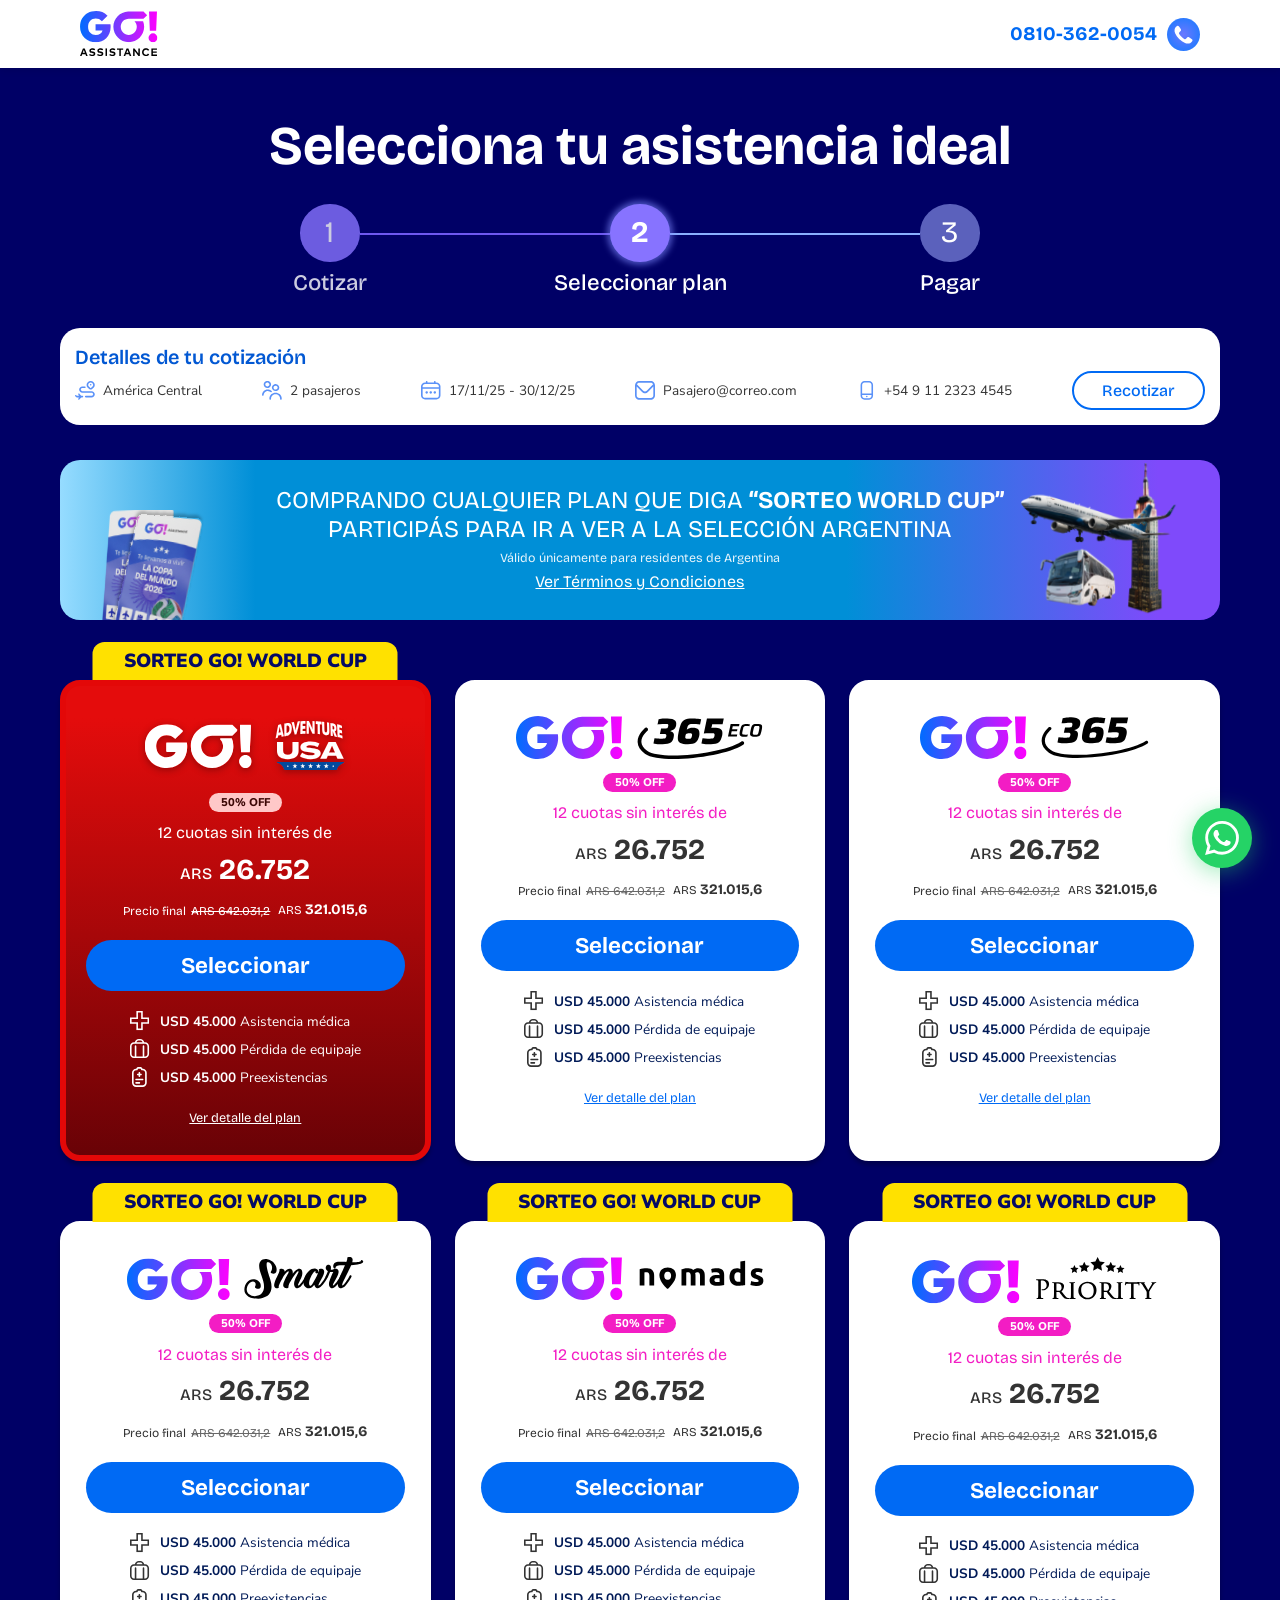
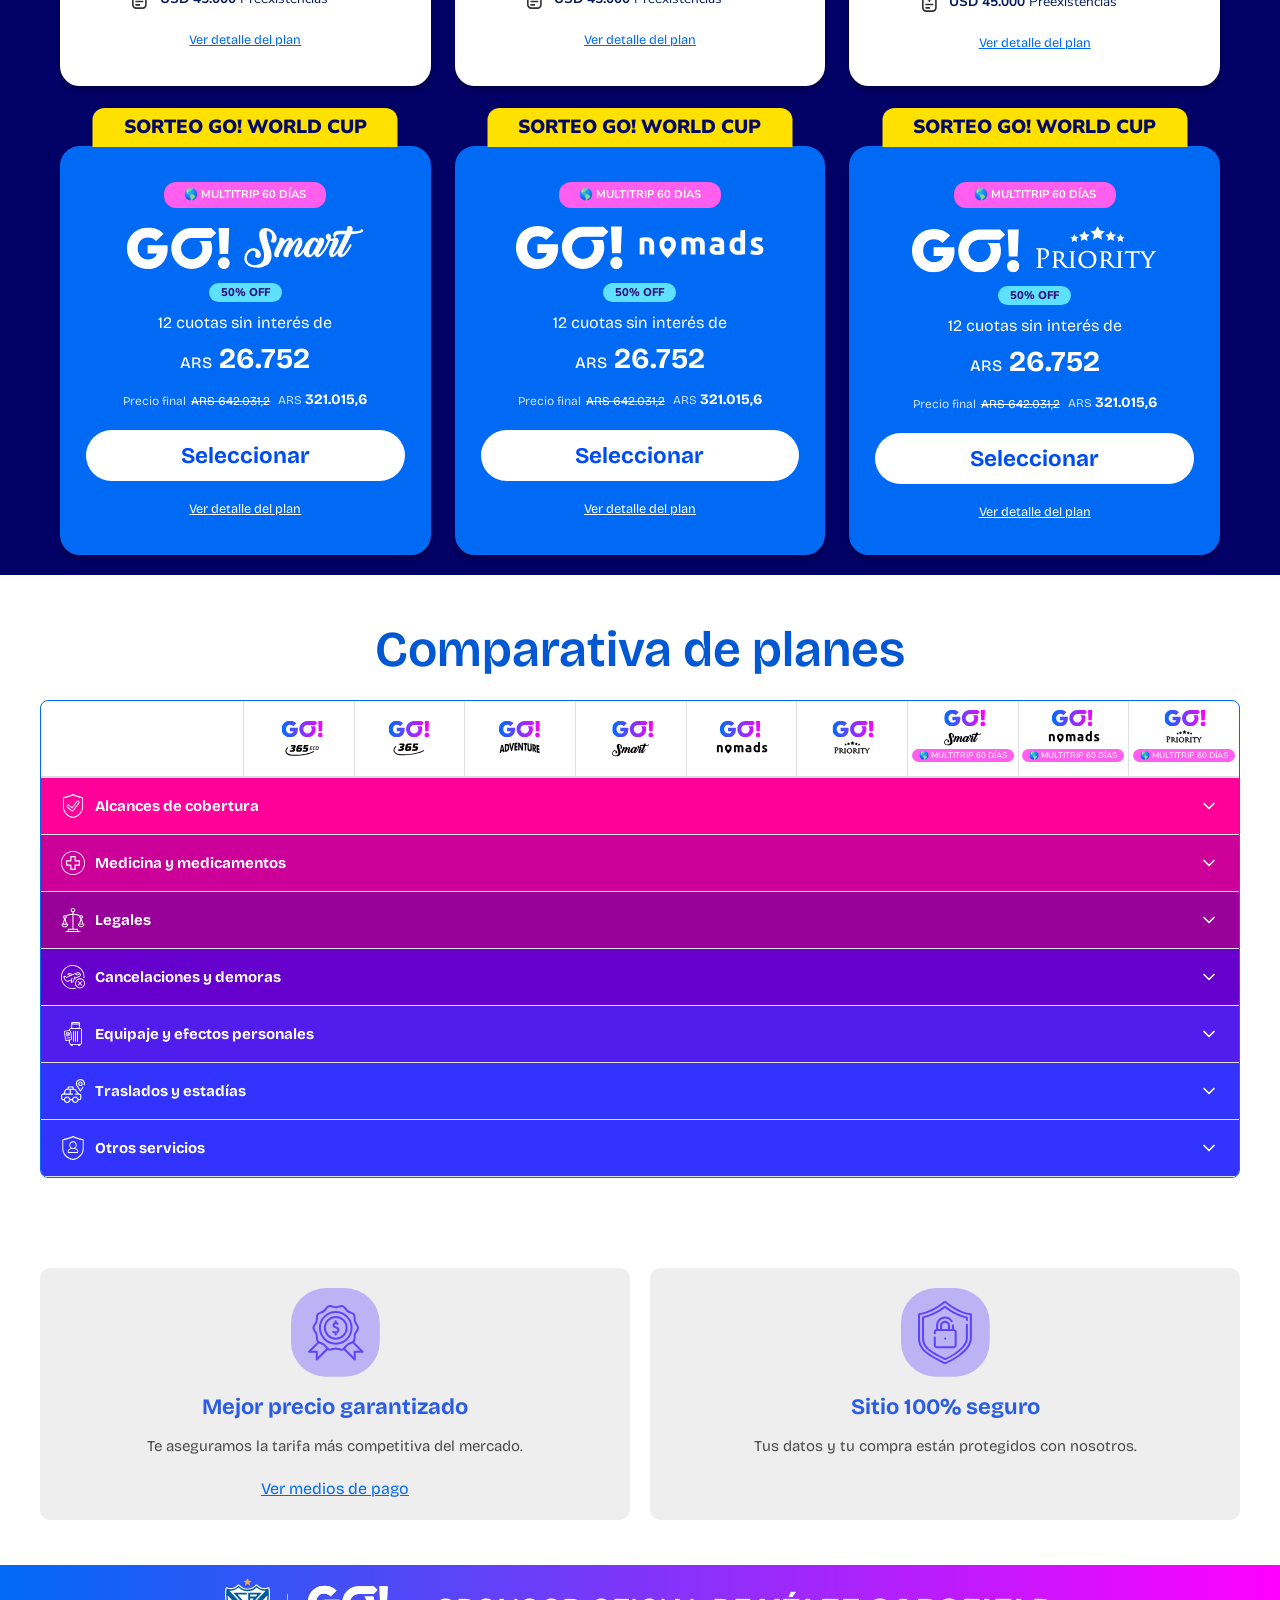
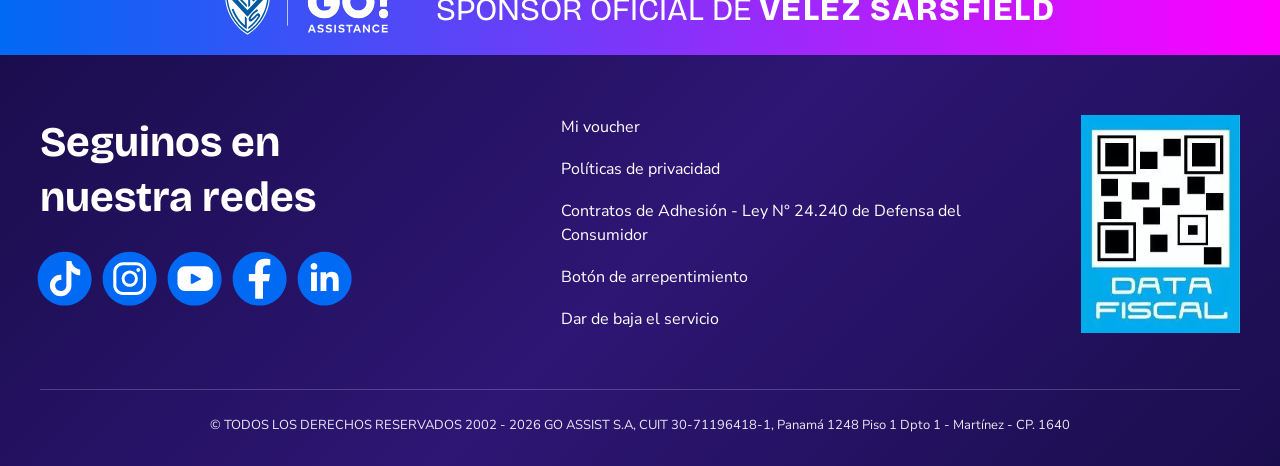
==== commit c1020276: "cambios html y css" ====
--- a/index.html
+++ b/index.html
@@ -7,7 +7,7 @@
     <meta name="description"
         content="Selecciona tu plan de asistencia al viajero ideal con GO! - Compara coberturas, precios y beneficios">
     <title>Cotizador GO! - Selección de Plan de Asistencia al Viajero</title>
-    <link rel="stylesheet" href="estilo.css">
+    <link rel="stylesheet" href="css/style.css">
 </head>
 
 <body>
@@ -27,8 +27,9 @@
             <!-- Header -->
             <header class="modal-header modal-plan-header">
                 <div class="plan-modal-logo">
-                    <img src="images/logo-go-adventure-usa-color-horizontal.svg" alt="GO! Priority"
-                        class="plan-logo-modal">
+                    <img src="images/logo-go-smart-color-horizontal.svg" alt="GO! Priority" class="plan-logo-modal">
+                    <!-- Agregar solamente a los productos que tienen multitrip -->
+                    <div class="multitrip-table-comparative" aria-label="Plan multiviaje">🌎 MULTITRIP 60 DÍAS</div>
                 </div>
 
                 <!-- Botón X que cierra el modal -->
@@ -45,17 +46,14 @@
                 <!-- Alcances de cobertura -->
                 <div class="plan-section coverage-section">
                     <div class="plan-section-header">
-                        <svg class="section-icon" width="20" height="20" viewBox="0 0 24 24" fill="none" stroke="white"
-                            stroke-width="2">
-                            <path d="M12 2L4 6v6c0 5.5 3.8 10.7 8 12 4.2-1.3 8-6.5 8-12V6l-8-4z" />
-                        </svg>
+                        <img src="images/GO-icon-item.alcances.svg" alt="Alcance de cobertura">
                         <span>Alcances de cobertura</span>
                     </div>
 
                     <div class="plan-details-grid">
                         <div class="detail-row">
                             <span class="detail-label">MONTO MÁXIMO GLOBAL (MMG)</span>
-                            <span class="detail-value">USD 300.000</span>
+                            <span class="detail-value">USD 80.000</span>
                         </div>
                         <div class="detail-row">
                             <span class="detail-label">Deducible / Franquicia / Copago</span>
@@ -75,27 +73,23 @@
                 <!-- Medicina y medicamentos -->
                 <div class="plan-section medicine-section">
                     <div class="plan-section-header">
-                        <svg class="section-icon" width="20" height="20" viewBox="0 0 24 24" fill="none" stroke="white"
-                            stroke-width="2">
-                            <rect x="3" y="3" width="18" height="18" rx="2" />
-                            <path d="M12 8v8m-4-4h8" />
-                        </svg>
+                        <img src="images/GO-icon-item.medicina.svg" alt="Medicina y medicamentos">
                         <span>Medicina y medicamentos</span>
                     </div>
 
                     <div class="plan-details-grid">
                         <div class="detail-row">
                             <span class="detail-label">Asistencia médica en caso de accidente</span>
-                            <span class="detail-value">USD 300.000</span>
+                            <span class="detail-value">USD 80.000</span>
                         </div>
                         <div class="detail-row">
                             <span class="detail-label">Asistencia médica en caso de enfermedad no preexistente</span>
-                            <span class="detail-value">USD 300.000</span>
+                            <span class="detail-value">USD 80.000</span>
                         </div>
                         <div class="detail-row">
                             <span class="detail-label">Asistencia médica solo por emergencias en caso de enfermedades
                                 preexistentes</span>
-                            <span class="detail-value">USD 300.000</span>
+                            <span class="detail-value">USD 300</span>
                         </div>
                         <div class="detail-row">
                             <span class="detail-label">Asistencia Médica COVID-19</span>
@@ -103,23 +97,37 @@
                         </div>
                         <div class="detail-row">
                             <span class="detail-label">Asistencia médica en caso de Accidente en Evento Múltiple</span>
-                            <span class="detail-value">USD 300.000</span>
+                            <span class="detail-value">USD 80.000</span>
                         </div>
                         <div class="detail-row">
                             <span class="detail-label">Asistencia médica por embarazo (hasta semana 26)</span>
-                            <span class="detail-value">USD 300.000</span>
+                            <span class="detail-value">USD 1.000</span>
                         </div>
                         <div class="detail-row">
                             <span class="detail-label">Odontología de urgencia</span>
-                            <span class="detail-value">USD 7.500</span>
-                        </div>
-                        <div class="detail-row">
-                            <span class="detail-label">Invalidez total y permanente</span>
-                            <span class="detail-value">USD 300.000</span>
+                            <span class="detail-value">USD 450</span>
+                        </div>
+                        <div class="detail-row">
+                            <span class="detail-label">Medicamentos por hospitalización</span>
+                            <span class="detail-value">USD 500</span>
                         </div>
                         <div class="detail-row">
                             <span class="detail-label">Medicamentos ambulatorios</span>
-                            <span class="detail-value">USD 300.000</span>
+                            <span class="detail-value">USD 300</span>
+                        </div>
+                        <div class="detail-row">
+                            <span class="detail-label">Gastos de hotel por convalecencia</span>
+                            <span class="detail-value">USD 300</span>
+                        </div>
+                        <div class="detail-row">
+                            <span class="detail-label">Invalidez total y permanente
+                            </span>
+                            <span class="detail-value">Hasta el monto máximo global
+                            </span>
+                        </div>
+                        <div class="detail-row">
+                            <span class="detail-label">Dr.Online</span>
+                            <span class="detail-value"><span class="checkmark" aria-label="Incluido">✓</span></span>
                         </div>
                     </div>
                 </div>
@@ -127,53 +135,55 @@
                 <!-- Legales -->
                 <div class="plan-section legal-section">
                     <div class="plan-section-header">
-                        <svg class="section-icon" width="20" height="20" viewBox="0 0 24 24" fill="none" stroke="white"
-                            stroke-width="2">
-                            <path d="M14 2H6a2 2 0 0 0-2 2v16a2 2 0 0 0 2 2h12a2 2 0 0 0 2-2V8z" />
-                            <path d="M14 2v6h6" />
-                        </svg>
+                        <img src="images/GO-icon-item.legales.svg" alt="Legales">
                         <span>Legales</span>
                     </div>
 
                     <div class="plan-details-grid">
                         <div class="detail-row">
-                            <span class="detail-label">Asistencia legal telefónica</span>
-                            <span class="detail-value">USD 3.000</span>
-                        </div>
-                        <div class="detail-row">
-                            <span class="detail-label">Gastos de defensa legal</span>
-                            <span class="detail-value">USD 8.000</span>
-                        </div>
-                        <div class="detail-row">
-                            <span class="detail-label">Fianza en el exterior</span>
-                            <span class="detail-value">USD 15.000</span>
+                            <span class="detail-label">Asistencia legal por accidente de tránsito
+                            </span>
+                            <span class="detail-value">USD 1.000</span>
+                        </div>
+                        <div class="detail-row">
+                            <span class="detail-label">Asistencia Legal por Usurpación de Domicilio
+                            </span>
+                            <span class="detail-value">USD 150</span>
+                        </div>
+                        <div class="detail-row">
+                            <span class="detail-label">Asistencia Legal para Defensa Penal
+                            </span>
+                            <span class="detail-value">USD 150</span>
+                        </div>
+                        <div class="detail-row">
+                            <span class="detail-label">Responsabilidad civil
+                            </span>
+                            <span class="detail-value">USD 1.000</span>
                         </div>
                     </div>
                 </div>
 
                 <!-- Cancelaciones y demoras -->
                 <div class="plan-section cancellation-section">
-                    <div class="plan-section-header">
-                        <svg class="section-icon" width="20" height="20" viewBox="0 0 24 24" fill="none" stroke="white"
-                            stroke-width="2">
-                            <circle cx="12" cy="12" r="10" />
-                            <path d="M15 9l-6 6M9 9l6 6" />
-                        </svg>
+                    <div class="plan-section-header cancellations">
+                        <img src="images/GO-icon-item.cancelaciones.svg" alt="Cancelaciones y demoras">
                         <span>Cancelaciones y demoras</span>
                     </div>
 
                     <div class="plan-details-grid">
                         <div class="detail-row">
-                            <span class="detail-label">Cancelación de viaje</span>
-                            <span class="detail-value">USD 5.000</span>
-                        </div>
-                        <div class="detail-row">
-                            <span class="detail-label">Interrupción de viaje</span>
-                            <span class="detail-value">USD 5.000</span>
-                        </div>
-                        <div class="detail-row">
-                            <span class="detail-label">Gastos por demora del viaje</span>
-                            <span class="detail-value">USD 500</span>
+                            <span class="detail-label">Penalidades de TKT por cambios en viaje de regreso (anticipado o
+                                retrasado)</span>
+                            <span class="detail-value">USD 150</span>
+                        </div>
+                        <div class="detail-row">
+                            <span class="detail-label">Reembolso de gastos por transporte demorado o cancelado</span>
+                            <span class="detail-value">USD 100</span>
+                        </div>
+                        <div class="detail-row">
+                            <span class="detail-label">Reembolso de entradas a espectáculos y/o eventos
+                                deportivos</span>
+                            <span class="detail-value"><span class="crossmark" aria-label="No incluido">×</span></span>
                         </div>
                     </div>
                 </div>
@@ -181,53 +191,166 @@
                 <!-- Equipaje -->
                 <div class="plan-section baggage-section">
                     <div class="plan-section-header">
-                        <svg class="section-icon" width="20" height="20" viewBox="0 0 24 24" fill="none" stroke="white"
-                            stroke-width="2">
-                            <rect x="6" y="4" width="12" height="16" rx="2" />
-                            <path d="M9 2v2m6-2v2M9 20v2m6-2v2" />
-                        </svg>
+                        <img src="images/GO-icon-item.equipaje.svg" alt="Equipaje">
                         <span>Equipaje y efectos personales</span>
                     </div>
 
                     <div class="plan-details-grid">
                         <div class="detail-row">
-                            <span class="detail-label">Pérdida de equipaje</span>
-                            <span class="detail-value">USD 1.500</span>
-                        </div>
-                        <div class="detail-row">
-                            <span class="detail-label">Demora de equipaje</span>
-                            <span class="detail-value">USD 800</span>
-                        </div>
-                        <div class="detail-row">
-                            <span class="detail-label">Compensación por demora</span>
-                            <span class="detail-value">USD 150</span>
-                        </div>
-                    </div>
-                </div>
-
+                            <span class="detail-label">Envío de objetos olvidados durante el viaje
+                            </span>
+                            <span class="detail-value">USD 50</span>
+                        </div>
+                        <div class="detail-row">
+                            <span class="detail-label">Reposición de pasaporte o documentos de viaje
+                            </span>
+                            <span class="detail-value">USD 50</span>
+                        </div>
+                        <div class="detail-row">
+                            <span class="detail-label">Localización de equipaje
+                            </span>
+                            <span class="detail-value"><span class="checkmark" aria-label="Incluido">✓</span></span>
+                        </div>
+                        <div class="detail-row">
+                            <span class="detail-label">Gastos por demora en entrega de equipaje
+                            </span>
+                            <span class="detail-value">USD 200</span>
+                        </div>
+                        <div class="detail-row">
+                            <span class="detail-label">Compensación por pérdida de equipaje
+                            </span>
+                            <span class="detail-value">USD 1.000</span>
+                        </div>
+                        <div class="detail-row">
+                            <span class="detail-label">Robo de equipaje en vía pública
+                            </span>
+                            <span class="detail-value">USD 100</span>
+                        </div>
+                    </div>
+                </div>
+
+                <!-- Traslados y Estadias -->
+                <div class="plan-section services-section">
+                    <div class="plan-section-header">
+                        <img src="images/GO-icon-item.traslados.svg" alt="Traslados y estadias">
+                        <span>Traslados y estadías</span>
+                    </div>
+
+                    <div class="plan-details-grid">
+                        <div class="detail-row">
+                            <span class="detail-label">Traslado de familiar por hospitalización
+                            </span>
+                            <span class="detail-value">USD 450</span>
+                        </div>
+                        <div class="detail-row">
+                            <span class="detail-label">Gastos de hotel de familiar
+                            </span>
+                            <span class="detail-value">USD 250</span>
+                        </div>
+                        <div class="detail-row">
+                            <span class="detail-label">Traslado de ejecutivo reemplazante
+
+                            </span>
+                            <span class="detail-value"><span class="checkmark" aria-label="Incluido">✓</span></span>
+                        </div>
+                        <div class="detail-row">
+                            <span class="detail-label">Gastos de hotel por convalecencia
+                            </span>
+                            <span class="detail-value">USD 300</span>
+                        </div>
+                        <div class="detail-row">
+                            <span class="detail-label">Acompañamiento de menores
+
+                            </span>
+                            <span class="detail-value">USD 450</span>
+                        </div>
+                        <div class="detail-row">
+                            <span class="detail-label">Coordinación de traslados a aeropuerto
+
+                            </span>
+                            <span class="detail-value"><span class="checkmark" aria-label="Incluido">✓</span></span>
+                        </div>
+                        <div class="detail-row">
+                            <span class="detail-label">Traslados sanitarios
+
+
+                            </span>
+                            <span class="detail-value">USD 35.000</span>
+                        </div>
+                        <div class="detail-row">
+                            <span class="detail-label">Repatriación sanitaria
+
+
+                            </span>
+                            <span class="detail-value">USD 35.000</span>
+                        </div>
+                        <div class="detail-row">
+                            <span class="detail-label">Repatriación funeraria
+
+
+                            </span>
+                            <span class="detail-value">USD 35.000</span>
+                        </div>
+                        <div class="detail-row">
+                            <span class="detail-label">Repatriación por quiebra de aerolínea
+
+
+                            </span>
+                            <span class="detail-value"><span class="crossmark" aria-label="No incluido">×</span></span>
+                        </div>
+                    </div>
+                </div>
                 <!-- Otros servicios -->
                 <div class="plan-section services-section">
                     <div class="plan-section-header">
-                        <svg class="section-icon" width="20" height="20" viewBox="0 0 24 24" fill="none" stroke="white"
-                            stroke-width="2">
-                            <circle cx="12" cy="12" r="10" />
-                            <path d="M12 6v6l4 2" />
-                        </svg>
+                        <img src="images/GO-icon-item.servicios.svg" alt="Otros servicios">
                         <span>Otros servicios</span>
                     </div>
 
                     <div class="plan-details-grid">
                         <div class="detail-row">
-                            <span class="detail-label">Asistencia de mascotas</span>
+                            <span class="detail-label">Transferencia de fondos ante emergencias
+                            </span>
+                            <span class="detail-value">7.500</span>
+                        </div>
+                        <div class="detail-row">
+                            <span class="detail-label">Transferencia de fondos para fianza por accidentes
+                            </span>
+                            <span class="detail-value">USD 7.500</span>
+                        </div>
+                        <div class="detail-row">
+                            <span class="detail-label">Servicio de Concierge
+                            </span>
                             <span class="detail-value detail-check">✓</span>
                         </div>
                         <div class="detail-row">
-                            <span class="detail-label">Repatriación sanitaria</span>
-                            <span class="detail-value">USD 50.000</span>
-                        </div>
-                        <div class="detail-row">
-                            <span class="detail-label">Concierge 24/7</span>
+                            <span class="detail-label">Seguridad privada
+
+                            </span>
                             <span class="detail-value detail-check">✓</span>
+                        </div>
+                        <div class="detail-row">
+                            <span class="detail-label">Asistente personal
+
+                            </span>
+                            <span class="detail-value detail-check">✓</span>
+                        </div>
+                        <div class="detail-row">
+                            <span class="detail-label">Personal shopper
+
+
+                            </span>
+                            <span class="detail-value"><span class="crossmark" aria-label="No incluido">×</span></span>
+                        </div>
+                        <div class="detail-row">
+                            <span class="detail-label">Práctica recreativa de deportes y en competencia para amateurs
+                            </span>
+                            <span class="detail-value">USD 1.000</span>
+                        </div>
+                        <div class="detail-row">
+                            <span class="detail-label">Pet Assistance
+                            </span>
+                            <span class="detail-value">USD 300</span>
                         </div>
                     </div>
                 </div>
@@ -399,6 +522,34 @@
         </div>
     </div>
 
+        <!-- =========================================
+         HEADER: logo + teléfono
+         ========================================= -->
+    <header class="site-header">
+        <div class="site-header-inner">
+            <!-- Logo -->
+            <a href="/" class="site-header-logo" aria-label="GO! Assistance - Ir al inicio">
+                <img src="images/logo-go-assistance-color-vertical.svg" alt="GO! Assistance">
+            </a>
+
+            <!-- Teléfono -->
+            <a href="tel:08103620054" class="site-header-phone" aria-label="Llamar al 0810-362-0054">
+                0810-362-0054<img src="images/icono-telefono-header.svg" alt="">
+            </a>
+        </div>
+    </header>
+
+    <!-- WhatsApp -->
+    <a href="https://api.whatsapp.com/send/?phone=5491144344610&text=%F0%9F%98%80%20Buenos%20d%C3%ADas!%20Quiero%20solicitar%20informaci%C3%B3n%20sobre%20seguros%20de%20viaje"
+        class="whatsapp-bubble" target="_blank" rel="noopener noreferrer">
+        <div class="whatsapp-icon">
+            <div class="whatsapp-dot"></div>
+            <svg viewBox="0 0 24 24">
+                <path
+                    d="M17.472 14.382c-.297-.149-1.758-.867-2.03-.967-.273-.099-.471-.148-.67.15-.197.297-.767.966-.94 1.164-.173.199-.347.223-.644.075-.297-.15-1.255-.463-2.39-1.475-.883-.788-1.48-1.761-1.653-2.059-.173-.297-.018-.458.13-.606.134-.133.298-.347.446-.52.149-.174.198-.298.298-.497.099-.198.05-.371-.025-.52-.075-.149-.669-1.612-.916-2.207-.242-.579-.487-.5-.669-.51-.173-.008-.371-.01-.57-.01-.198 0-.52.074-.792.372-.272.297-1.04 1.016-1.04 2.479 0 1.462 1.065 2.875 1.213 3.074.149.198 2.096 3.2 5.077 4.487.709.306 1.262.489 1.694.625.712.227 1.36.195 1.871.118.571-.085 1.758-.719 2.006-1.413.248-.694.248-1.289.173-1.413-.074-.124-.272-.198-.57-.347m-5.421 7.403h-.004a9.87 9.87 0 0 1-5.031-1.378l-.361-.214-3.741.982.998-3.648-.235-.374a9.86 9.86 0 0 1-1.51-5.26c.001-5.45 4.436-9.884 9.888-9.884 2.64 0 5.122 1.03 6.988 2.898a9.825 9.825 0 0 1 2.893 6.994c-.003 5.45-4.437 9.884-9.885 9.884m8.413-18.297A11.815 11.815 0 0 0 12.05 0C5.495 0 .16 5.335.157 11.892c0 2.096.547 4.142 1.588 5.945L.057 24l6.305-1.654a11.882 11.882 0 0 0 5.683 1.448h.005c6.554 0 11.89-5.335 11.893-11.893a11.821 11.821 0 0 0-3.48-8.413z" />
+            </svg>
+        </div>
+    </a>
     <!-- Main Container -->
     <main class="main-container">
 
@@ -880,9 +1031,14 @@
                 <div class="plan-logo"><img src="images/logo-go-smart-color-vertical.svg" alt="GO! Smart"></div>
                 <div class="plan-logo"><img src="images/logo-go-nomads-color-vertical.svg" alt="GO! Nomads"></div>
                 <div class="plan-logo"><img src="images/logo-go-priority-color-vertical.svg" alt="GO! Priority"></div>
-                <div class="plan-logo"><img src="images/logo-go-nacional-color-vertical.svg" alt="GO! Nacional"></div>
-                <div class="plan-logo"><img src="images/logo-go-sport-color-vertical.svg" alt="GO! Sport"></div>
-                <div class="plan-logo"><img src="images/logo-go-pet-color-vertical.svg" alt="GO! Pets">
+                <div class="plan-logo"><img src="images/logo-go-smart-color-vertical.svg" alt="GO! Nacional">
+                    <div class="multitrip-table-comparative" aria-label="Plan multiviaje">🌎 MULTITRIP 60 DÍAS</div>
+                </div>
+                <div class="plan-logo"><img src="images/logo-go-nomads-color-vertical.svg" alt="GO! Sport">
+                    <div class="multitrip-table-comparative" aria-label="Plan multiviaje">🌎 MULTITRIP 60 DÍAS</div>
+                </div>
+                <div class="plan-logo"><img src="images/logo-go-priority-color-vertical.svg" alt="GO! Pets">
+                    <div class="multitrip-table-comparative" aria-label="Plan multiviaje">🌎 MULTITRIP 60 DÍAS</div>
                 </div>
             </div>
 
@@ -902,19 +1058,21 @@
                 <div class="section-content">
                     <div class="content-row">
                         <div class="row-label">Monto máximo global (MMG)</div>
+                        <div class="row-cell">USD 45.000</div>
+                        <div class="row-cell">USD 45.000</div>
+                        <div class="row-cell">USD 60.000</div>
+                        <div class="row-cell">USD 80.000</div>
+                        <div class="row-cell">USD 150.000</div>
                         <div class="row-cell">USD 300.000</div>
+                        <div class="row-cell">USD 80.000</div>
+                        <div class="row-cell">USD 150.000</div>
                         <div class="row-cell">USD 300.000</div>
-                        <div class="row-cell">USD 500.000</div>
-                        <div class="row-cell">USD 500.000</div>
-                        <div class="row-cell">USD 350.000</div>
-                        <div class="row-cell">USD 500.000</div>
-                        <div class="row-cell">USD 500.000</div>
-                        <div class="row-cell">USD 300.000</div>
-                        <div class="row-cell">USD 300.000</div>
-                    </div>
-
-                    <div class="content-row">
-                        <div class="row-label">Cobertura Prequirúrgica / Cirugía</div>
+                    </div>
+
+                    <div class="content-row">
+                        <div class="row-label">Deducible / Franquicia / Copago
+                        </div>
+                        <div class="row-cell">USD 100</div>
                         <div class="row-cell">SIN DEDUCIBLE</div>
                         <div class="row-cell">SIN DEDUCIBLE</div>
                         <div class="row-cell">SIN DEDUCIBLE</div>
@@ -923,11 +1081,11 @@
                         <div class="row-cell">SIN DEDUCIBLE</div>
                         <div class="row-cell">SIN DEDUCIBLE</div>
                         <div class="row-cell">SIN DEDUCIBLE</div>
-                        <div class="row-cell">SIN DEDUCIBLE</div>
-                    </div>
-
-                    <div class="content-row">
-                        <div class="row-label">Asistencia dental</div>
+                    </div>
+
+                    <div class="content-row">
+                        <div class="row-label">Ámbito de cobertura
+                        </div>
                         <div class="row-cell">MUNDIAL</div>
                         <div class="row-cell">MUNDIAL</div>
                         <div class="row-cell">MUNDIAL</div>
@@ -940,7 +1098,8 @@
                     </div>
 
                     <div class="content-row">
-                        <div class="row-label">Límite de edad</div>
+                        <div class="row-label">Límite de edad
+                        </div>
                         <div class="row-cell">75/85</div>
                         <div class="row-cell">75/85</div>
                         <div class="row-cell">75/85</div>
@@ -969,57 +1128,173 @@
                 <div class="section-content">
 
                     <div class="content-row">
-                        <div class="row-label">Asistencia médica en caso de urgencia o accidente</div>
+                        <div class="row-label">Asistencia médica en caso de accidente
+                        </div>
+                        <div class="row-cell">USD 45.000</div>
+                        <div class="row-cell">USD 45.000</div>
+                        <div class="row-cell">USD 60.000</div>
+                        <div class="row-cell">USD 80.000</div>
+                        <div class="row-cell">USD 150.000</div>
                         <div class="row-cell">USD 300.000</div>
+                        <div class="row-cell">USD 80.000</div>
+                        <div class="row-cell">USD 150.000</div>
                         <div class="row-cell">USD 300.000</div>
-                        <div class="row-cell">USD 330.000</div>
-                        <div class="row-cell">USD 500.000</div>
-                        <div class="row-cell">USD 350.000</div>
+                    </div>
+
+                    <div class="content-row">
+                        <div class="row-label">Asistencia médica en caso de enfermedad no preexistente
+                        </div>
+                        <div class="row-cell">USD 45.000</div>
+                        <div class="row-cell">USD 45.000</div>
+                        <div class="row-cell">USD 60.000</div>
+                        <div class="row-cell">USD 80.000</div>
+                        <div class="row-cell">USD 150.000</div>
                         <div class="row-cell">USD 300.000</div>
-                        <div class="row-cell">USD 500.000</div>
+                        <div class="row-cell">USD 80.000</div>
+                        <div class="row-cell">USD 150.000</div>
                         <div class="row-cell">USD 300.000</div>
+                    </div>
+
+                    <div class="content-row">
+                        <div class="row-label">Asistencia Médica solo por emergencias en caso de enfermedades
+                            preexistentes
+                        </div>
+                        <div class="row-cell">USD 350</div>
+                        <div class="row-cell">USD 350</div>
+                        <div class="row-cell">USD 350</div>
+                        <div class="row-cell">USD 300</div>
+                        <div class="row-cell">USD 3.500</div>
+                        <div class="row-cell">USD 5.000</div>
+                        <div class="row-cell">USD 3.000</div>
+                        <div class="row-cell">USD 10.000</div>
+                        <div class="row-cell">USD 20.000</div>
+                    </div>
+
+                    <div class="content-row">
+                        <div class="row-label">Asistencia clínica COVID-19</div>
+                        <div class="row-cell"><span class="checkmark" aria-label="Incluido">✓</span></div>
+                        <div class="row-cell"><span class="checkmark" aria-label="Incluido">✓</span></div>
+                        <div class="row-cell"><span class="checkmark" aria-label="Incluido">✓</span></div>
+                        <div class="row-cell"><span class="checkmark" aria-label="Incluido">✓</span></div>
+                        <div class="row-cell"><span class="checkmark" aria-label="Incluido">✓</span></div>
+                        <div class="row-cell"><span class="checkmark" aria-label="Incluido">✓</span></div>
+                        <div class="row-cell"><span class="checkmark" aria-label="Incluido">✓</span></div>
+                        <div class="row-cell"><span class="checkmark" aria-label="Incluido">✓</span></div>
+                        <div class="row-cell"><span class="checkmark" aria-label="Incluido">✓</span></div>
+                    </div>
+
+                    <div class="content-row">
+                        <div class="row-label">Asistencia médica en caso de Accidente en Evento Múltiple
+                        </div>
+                        <div class="row-cell">USD 45.000</div>
+                        <div class="row-cell">USD 45.000</div>
+                        <div class="row-cell">USD 60.000</div>
+                        <div class="row-cell">USD 80.000</div>
+                        <div class="row-cell">USD 150.000</div>
+                        <div class="row-cell">USD 200.000</div>
+                        <div class="row-cell">USD 80.000</div>
+                        <div class="row-cell">USD 150.000</div>
                         <div class="row-cell">USD 300.000</div>
                     </div>
 
                     <div class="content-row">
-                        <div class="row-label">Asistencia médica en caso de enfermedad no preexistente</div>
-                        <div class="row-cell">USD 300.000</div>
-                        <div class="row-cell">USD 300.000</div>
-                        <div class="row-cell">USD 300.000</div>
-                        <div class="row-cell">USD 500.000</div>
-                        <div class="row-cell">USD 350.000</div>
-                        <div class="row-cell">USD 300.000</div>
-                        <div class="row-cell">USD 500.000</div>
-                        <div class="row-cell">USD 300.000</div>
-                        <div class="row-cell">USD 300.000</div>
-                    </div>
-
-                    <div class="content-row">
-                        <div class="row-label">Asistencia médica por emergencia hasta el alta o estabilización</div>
-                        <div class="row-cell">USD 300.000</div>
-                        <div class="row-cell">USD 300.000</div>
-                        <div class="row-cell">USD 300.000</div>
-                        <div class="row-cell">USD 500.000</div>
-                        <div class="row-cell">USD 350.000</div>
-                        <div class="row-cell">USD 300.000</div>
-                        <div class="row-cell">USD 500.000</div>
-                        <div class="row-cell">USD 300.000</div>
-                        <div class="row-cell">USD 300.000</div>
-                    </div>
-
-                    <div class="content-row">
-                        <div class="row-label">Asistencia clínica COVID-19</div>
-                        <div class="row-cell"><span class="checkmark" aria-label="Incluido">✓</span></div>
-                        <div class="row-cell"><span class="checkmark" aria-label="Incluido">✓</span></div>
-                        <div class="row-cell"><span class="checkmark" aria-label="Incluido">✓</span></div>
-                        <div class="row-cell"><span class="checkmark" aria-label="Incluido">✓</span></div>
-                        <div class="row-cell"><span class="checkmark" aria-label="Incluido">✓</span></div>
-                        <div class="row-cell"><span class="checkmark" aria-label="Incluido">✓</span></div>
-                        <div class="row-cell"><span class="checkmark" aria-label="Incluido">✓</span></div>
-                        <div class="row-cell"><span class="checkmark" aria-label="Incluido">✓</span></div>
-                        <div class="row-cell"><span class="checkmark" aria-label="Incluido">✓</span></div>
-                    </div>
-                </div>
+                        <div class="row-label">Asistencia médica por embarazo (hasta semana 26)
+                        </div>
+                        <div class="row-cell">USD 500</div>
+                        <div class="row-cell">USD 500</div>
+                        <div class="row-cell">USD 1.000</div>
+                        <div class="row-cell">USD 1.000</div>
+                        <div class="row-cell">USD 5.000</div>
+                        <div class="row-cell">USD 7.500</div>
+                        <div class="row-cell">USD 1.000</div>
+                        <div class="row-cell">USD 5.000</div>
+                        <div class="row-cell">USD 7.500</div>
+                    </div>
+
+                    <div class="content-row">
+                        <div class="row-label">Odontología de urgencia
+                        </div>
+                        <div class="row-cell">USD 300</div>
+                        <div class="row-cell">USD 300</div>
+                        <div class="row-cell">USD 300</div>
+                        <div class="row-cell">USD 450</div>
+                        <div class="row-cell">USD 1.200</div>
+                        <div class="row-cell">USD 1.500</div>
+                        <div class="row-cell">USD 450</div>
+                        <div class="row-cell">USD 1.200</div>
+                        <div class="row-cell">USD 1.500</div>
+                    </div>
+
+                    <div class="content-row">
+                        <div class="row-label">Medicamentos ambulatorios
+
+                        </div>
+                        <div class="row-cell">USD 300</div>
+                        <div class="row-cell">USD 300</div>
+                        <div class="row-cell">USD 300</div>
+                        <div class="row-cell">USD 300</div>
+                        <div class="row-cell">USD 1.000</div>
+                        <div class="row-cell">USD 1.500</div>
+                        <div class="row-cell">USD 300</div>
+                        <div class="row-cell">USD 1.000</div>
+                        <div class="row-cell">USD 1.500</div>
+                    </div>
+
+                    <div class="content-row">
+                        <div class="row-label">Medicamentos por hospitalización
+
+                        </div>
+                        <div class="row-cell">USD 500</div>
+                        <div class="row-cell">USD 500</div>
+                        <div class="row-cell">USD 500</div>
+                        <div class="row-cell">USD 500</div>
+                        <div class="row-cell">USD 1.000</div>
+                        <div class="row-cell">USD 1.500</div>
+                        <div class="row-cell">USD 500</div>
+                        <div class="row-cell">USD 1.000</div>
+                        <div class="row-cell">USD 1.500</div>
+                    </div>
+
+                    <div class="content-row">
+                        <div class="row-label">Gastos de hotel por convalecencia
+
+                        </div>
+                        <div class="row-cell">USD 300</div>
+                        <div class="row-cell">USD 300</div>
+                        <div class="row-cell">USD 300</div>
+                        <div class="row-cell">USD 300</div>
+                        <div class="row-cell">USD 1.000</div>
+                        <div class="row-cell">USD 1.500</div>
+                        <div class="row-cell">USD 300</div>
+                        <div class="row-cell">USD 1.000</div>
+                        <div class="row-cell">USD 1.500</div>
+                    </div>
+                    <div class="content-row">
+                        <div class="row-label">Invalidez total y permanente</div>
+                        <div class="row-cell">Hasta el monto máximo global</div>
+                        <div class="row-cell">Hasta el monto máximo global</div>
+                        <div class="row-cell">Hasta el monto máximo global</div>
+                        <div class="row-cell">Hasta el monto máximo global</div>
+                        <div class="row-cell">Hasta el monto máximo global</div>
+                        <div class="row-cell">Hasta el monto máximo global</div>
+                        <div class="row-cell">Hasta el monto máximo global</div>
+                        <div class="row-cell">Hasta el monto máximo global</div>
+                        <div class="row-cell">Hasta el monto máximo global</div>
+                    </div>
+                    <div class="content-row">
+                        <div class="row-label">Dr.Online</div>
+                        <div class="row-cell"><span class="checkmark" aria-label="Incluido">✓</span></div>
+                        <div class="row-cell"><span class="checkmark" aria-label="Incluido">✓</span></div>
+                        <div class="row-cell"><span class="checkmark" aria-label="Incluido">✓</span></div>
+                        <div class="row-cell"><span class="checkmark" aria-label="Incluido">✓</span></div>
+                        <div class="row-cell"><span class="checkmark" aria-label="Incluido">✓</span></div>
+                        <div class="row-cell"><span class="checkmark" aria-label="Incluido">✓</span></div>
+                        <div class="row-cell"><span class="checkmark" aria-label="Incluido">✓</span></div>
+                        <div class="row-cell"><span class="checkmark" aria-label="Incluido">✓</span></div>
+                        <div class="row-cell"><span class="checkmark" aria-label="Incluido">✓</span></div>
+                    </div>
+                </div>
+
             </details>
 
             <!-- Legales -->
@@ -1036,42 +1311,57 @@
                 </summary>
                 <div class="section-content">
                     <div class="content-row">
-                        <div class="row-label">Asistencia legal telefónica</div>
-                        <div class="row-cell">USD 3.000</div>
-                        <div class="row-cell">USD 3.000</div>
-                        <div class="row-cell">USD 3.000</div>
-                        <div class="row-cell">USD 3.000</div>
-                        <div class="row-cell">USD 3.000</div>
-                        <div class="row-cell">USD 3.000</div>
-                        <div class="row-cell">USD 3.000</div>
-                        <div class="row-cell">USD 3.000</div>
-                        <div class="row-cell">USD 3.000</div>
-                    </div>
-
-                    <div class="content-row">
-                        <div class="row-label">Gastos de defensa legal</div>
-                        <div class="row-cell">USD 8.000</div>
-                        <div class="row-cell">USD 8.000</div>
-                        <div class="row-cell">USD 8.000</div>
-                        <div class="row-cell">USD 8.000</div>
-                        <div class="row-cell">USD 8.000</div>
-                        <div class="row-cell">USD 8.000</div>
-                        <div class="row-cell">USD 8.000</div>
-                        <div class="row-cell">USD 8.000</div>
-                        <div class="row-cell">USD 8.000</div>
-                    </div>
-
-                    <div class="content-row">
-                        <div class="row-label">Fianza en el exterior</div>
-                        <div class="row-cell">USD 15.000</div>
-                        <div class="row-cell">USD 15.000</div>
-                        <div class="row-cell">USD 15.000</div>
-                        <div class="row-cell">USD 15.000</div>
-                        <div class="row-cell">USD 15.000</div>
-                        <div class="row-cell">USD 15.000</div>
-                        <div class="row-cell">USD 15.000</div>
-                        <div class="row-cell">USD 15.000</div>
-                        <div class="row-cell">USD 15.000</div>
+                        <div class="row-label">Asistencia legal por accidente de tránsito
+                        </div>
+                        <div class="row-cell">USD 1.000</div>
+                        <div class="row-cell">USD 1.000</div>
+                        <div class="row-cell">USD 1.000</div>
+                        <div class="row-cell">USD 1.000</div>
+                        <div class="row-cell">USD 1.800</div>
+                        <div class="row-cell">USD 1.800</div>
+                        <div class="row-cell">USD 1.000</div>
+                        <div class="row-cell">USD 1.800</div>
+                        <div class="row-cell">USD 1.800</div>
+                    </div>
+
+                    <div class="content-row">
+                        <div class="row-label">Asistencia Legal por Usurpación de Domicilio
+                        </div>
+                        <div class="row-cell">USD 100</div>
+                        <div class="row-cell">USD 100</div>
+                        <div class="row-cell">USD 100</div>
+                        <div class="row-cell">USD 150</div>
+                        <div class="row-cell">USD 250</div>
+                        <div class="row-cell">USD 250</div>
+                        <div class="row-cell">USD 150</div>
+                        <div class="row-cell">USD 250</div>
+                        <div class="row-cell">USD 250</div>
+                    </div>
+
+                    <div class="content-row">
+                        <div class="row-label">Asistencia Legal para Defensa Penal
+                        </div>
+                        <div class="row-cell">USD 100</div>
+                        <div class="row-cell">USD 100</div>
+                        <div class="row-cell">USD 100</div>
+                        <div class="row-cell">USD 150</div>
+                        <div class="row-cell">USD 250</div>
+                        <div class="row-cell">USD 250</div>
+                        <div class="row-cell">USD 150</div>
+                        <div class="row-cell">USD 250</div>
+                        <div class="row-cell">USD 250</div>
+                    </div>
+                    <div class="content-row">
+                        <div class="row-label">Responsabilidad civil</div>
+                        <div class="row-cell">USD 1.000</div>
+                        <div class="row-cell">USD 1.000</div>
+                        <div class="row-cell">USD 1.000</div>
+                        <div class="row-cell">USD 1.000</div>
+                        <div class="row-cell">USD 7.500</div>
+                        <div class="row-cell">USD 10.000</div>
+                        <div class="row-cell">USD 1.000</div>
+                        <div class="row-cell">USD 7.500</div>
+                        <div class="row-cell">USD 10.000</div>
                     </div>
                 </div>
             </details>
@@ -1090,42 +1380,46 @@
                 </summary>
                 <div class="section-content">
                     <div class="content-row">
-                        <div class="row-label">Asistencia legal telefónica</div>
-                        <div class="row-cell">USD 3.000</div>
-                        <div class="row-cell">USD 3.000</div>
-                        <div class="row-cell">USD 3.000</div>
-                        <div class="row-cell">USD 3.000</div>
-                        <div class="row-cell">USD 3.000</div>
-                        <div class="row-cell">USD 3.000</div>
-                        <div class="row-cell">USD 3.000</div>
-                        <div class="row-cell">USD 3.000</div>
-                        <div class="row-cell">USD 3.000</div>
-                    </div>
-
-                    <div class="content-row">
-                        <div class="row-label">Gastos de defensa legal</div>
-                        <div class="row-cell">USD 8.000</div>
-                        <div class="row-cell">USD 8.000</div>
-                        <div class="row-cell">USD 8.000</div>
-                        <div class="row-cell">USD 8.000</div>
-                        <div class="row-cell">USD 8.000</div>
-                        <div class="row-cell">USD 8.000</div>
-                        <div class="row-cell">USD 8.000</div>
-                        <div class="row-cell">USD 8.000</div>
-                        <div class="row-cell">USD 8.000</div>
-                    </div>
-
-                    <div class="content-row">
-                        <div class="row-label">Fianza en el exterior</div>
-                        <div class="row-cell">USD 15.000</div>
-                        <div class="row-cell">USD 15.000</div>
-                        <div class="row-cell">USD 15.000</div>
-                        <div class="row-cell">USD 15.000</div>
-                        <div class="row-cell">USD 15.000</div>
-                        <div class="row-cell">USD 15.000</div>
-                        <div class="row-cell">USD 15.000</div>
-                        <div class="row-cell">USD 15.000</div>
-                        <div class="row-cell">USD 15.000</div>
+                        <div class="row-label">Penalidades de TKT por cambios en viaje de regreso (anticipado o
+                            retrasado)
+                        </div>
+                        <div class="row-cell">USD 100</div>
+                        <div class="row-cell">USD 100</div>
+                        <div class="row-cell">USD 150</div>
+                        <div class="row-cell">USD 150</div>
+                        <div class="row-cell">USD 300</div>
+                        <div class="row-cell">USD 500</div>
+                        <div class="row-cell">USD 150</div>
+                        <div class="row-cell">USD 300</div>
+                        <div class="row-cell">USD 500</div>
+                    </div>
+
+                    <div class="content-row">
+                        <div class="row-label">Reembolso de gastos por transporte demorado o cancelado
+                        </div>
+                        <div class="row-cell">USD 100</div>
+                        <div class="row-cell">USD 100</div>
+                        <div class="row-cell">USD 100</div>
+                        <div class="row-cell">USD 100</div>
+                        <div class="row-cell">USD 270</div>
+                        <div class="row-cell">USD 350</div>
+                        <div class="row-cell">USD 100</div>
+                        <div class="row-cell">USD 270</div>
+                        <div class="row-cell">USD 350</div>
+                    </div>
+
+                    <div class="content-row">
+                        <div class="row-label">Reembolso de entradas a espectáculos y/o eventos deportivos
+                        </div>
+                        <div class="row-cell"><span class="crossmark" aria-label="No incluido">×</span></div>
+                        <div class="row-cell"><span class="crossmark" aria-label="No incluido">×</span></div>
+                        <div class="row-cell"><span class="crossmark" aria-label="No incluido">×</span></div>
+                        <div class="row-cell"><span class="crossmark" aria-label="No incluido">×</span></div>
+                        <div class="row-cell">USD 100</div>
+                        <div class="row-cell">USD 200</div>
+                        <div class="row-cell"><span class="crossmark" aria-label="No incluido">×</span></div>
+                        <div class="row-cell">USD 100</div>
+                        <div class="row-cell">USD 200</div>
                     </div>
                 </div>
             </details>
@@ -1144,42 +1438,83 @@
                 </summary>
                 <div class="section-content">
                     <div class="content-row">
-                        <div class="row-label">Asistencia legal telefónica</div>
-                        <div class="row-cell">USD 3.000</div>
-                        <div class="row-cell">USD 3.000</div>
-                        <div class="row-cell">USD 3.000</div>
-                        <div class="row-cell">USD 3.000</div>
-                        <div class="row-cell">USD 3.000</div>
-                        <div class="row-cell">USD 3.000</div>
-                        <div class="row-cell">USD 3.000</div>
-                        <div class="row-cell">USD 3.000</div>
-                        <div class="row-cell">USD 3.000</div>
-                    </div>
-
-                    <div class="content-row">
-                        <div class="row-label">Gastos de defensa legal</div>
-                        <div class="row-cell">USD 8.000</div>
-                        <div class="row-cell">USD 8.000</div>
-                        <div class="row-cell">USD 8.000</div>
-                        <div class="row-cell">USD 8.000</div>
-                        <div class="row-cell">USD 8.000</div>
-                        <div class="row-cell">USD 8.000</div>
-                        <div class="row-cell">USD 8.000</div>
-                        <div class="row-cell">USD 8.000</div>
-                        <div class="row-cell">USD 8.000</div>
-                    </div>
-
-                    <div class="content-row">
-                        <div class="row-label">Fianza en el exterior</div>
-                        <div class="row-cell">USD 15.000</div>
-                        <div class="row-cell">USD 15.000</div>
-                        <div class="row-cell">USD 15.000</div>
-                        <div class="row-cell">USD 15.000</div>
-                        <div class="row-cell">USD 15.000</div>
-                        <div class="row-cell">USD 15.000</div>
-                        <div class="row-cell">USD 15.000</div>
-                        <div class="row-cell">USD 15.000</div>
-                        <div class="row-cell">USD 15.000</div>
+                        <div class="row-label">Envío de objetos olvidados durante el viaje
+                        </div>
+                        <div class="row-cell">USD 50</div>
+                        <div class="row-cell">USD 50</div>
+                        <div class="row-cell">USD 50</div>
+                        <div class="row-cell">USD 50</div>
+                        <div class="row-cell">USD 50</div>
+                        <div class="row-cell">USD 50</div>
+                        <div class="row-cell">USD 50</div>
+                        <div class="row-cell">USD 50</div>
+                        <div class="row-cell">USD 50</div>
+                    </div>
+
+                    <div class="content-row">
+                        <div class="row-label">Reposición de pasaporte o documentos de viaje
+                        </div>
+                        <div class="row-cell">USD 50</div>
+                        <div class="row-cell">USD 50</div>
+                        <div class="row-cell">USD 50</div>
+                        <div class="row-cell">USD 50</div>
+                        <div class="row-cell">USD 150</div>
+                        <div class="row-cell">USD 200</div>
+                        <div class="row-cell">USD 50</div>
+                        <div class="row-cell">USD 150</div>
+                        <div class="row-cell">USD 200</div>
+                    </div>
+
+                    <div class="content-row">
+                        <div class="row-label">Localización de equipaje</div>
+                        <div class="row-cell"><span class="checkmark" aria-label="Incluido">✓</span></div>
+                        <div class="row-cell"><span class="checkmark" aria-label="Incluido">✓</span></div>
+                        <div class="row-cell"><span class="checkmark" aria-label="Incluido">✓</span></div>
+                        <div class="row-cell"><span class="checkmark" aria-label="Incluido">✓</span></div>
+                        <div class="row-cell"><span class="checkmark" aria-label="Incluido">✓</span></div>
+                        <div class="row-cell"><span class="checkmark" aria-label="Incluido">✓</span></div>
+                        <div class="row-cell"><span class="checkmark" aria-label="Incluido">✓</span></div>
+                        <div class="row-cell"><span class="checkmark" aria-label="Incluido">✓</span></div>
+                        <div class="row-cell"><span class="checkmark" aria-label="Incluido">✓</span></div>
+                    </div>
+                    <div class="content-row">
+                        <div class="row-label">Gastos por demora en entrega de equipaje
+                        </div>
+                        <div class="row-cell">USD 100</div>
+                        <div class="row-cell">USD 100</div>
+                        <div class="row-cell">USD 100</div>
+                        <div class="row-cell">USD 200</div>
+                        <div class="row-cell">USD 350</div>
+                        <div class="row-cell">USD 350</div>
+                        <div class="row-cell">USD 200</div>
+                        <div class="row-cell">USD 350</div>
+                        <div class="row-cell">USD 350</div>
+                    </div>
+                    <div class="content-row">
+                        <div class="row-label">Compensación por pérdida de equipaje
+                        </div>
+                        <div class="row-cell">USD 500</div>
+                        <div class="row-cell">USD 500</div>
+                        <div class="row-cell">USD 500</div>
+                        <div class="row-cell">USD 1.000</div>
+                        <div class="row-cell">USD 1.000</div>
+                        <div class="row-cell">USD 2.000</div>
+                        <div class="row-cell">USD 1.000</div>
+                        <div class="row-cell">USD 1.000</div>
+                        <div class="row-cell">USD 2.000</div>
+                    </div>
+                    <div class="content-row">
+                        <div class="row-label">Robo de equipaje en vía pública
+                        </div>
+                        <div class="row-cell">USD 50</div>
+                        <div class="row-cell">USD 50</div>
+                        <div class="row-cell">USD 50</div>
+                        <div class="row-cell">USD 100</div>
+                        <div class="row-cell">USD 100</div>
+                        <div class="row-cell">USD 150</div>
+                        <div class="row-cell">USD 100</div>
+                        <div class="row-cell">USD 100</div>
+                        <div class="row-cell">USD 150</div>
                     </div>
                 </div>
             </details>
@@ -1198,42 +1533,140 @@
                 </summary>
                 <div class="section-content">
                     <div class="content-row">
-                        <div class="row-label">Asistencia legal telefónica</div>
-                        <div class="row-cell">USD 3.000</div>
-                        <div class="row-cell">USD 3.000</div>
-                        <div class="row-cell">USD 3.000</div>
-                        <div class="row-cell">USD 3.000</div>
-                        <div class="row-cell">USD 3.000</div>
-                        <div class="row-cell">USD 3.000</div>
-                        <div class="row-cell">USD 3.000</div>
-                        <div class="row-cell">USD 3.000</div>
-                        <div class="row-cell">USD 3.000</div>
-                    </div>
-
-                    <div class="content-row">
-                        <div class="row-label">Gastos de defensa legal</div>
-                        <div class="row-cell">USD 8.000</div>
-                        <div class="row-cell">USD 8.000</div>
-                        <div class="row-cell">USD 8.000</div>
-                        <div class="row-cell">USD 8.000</div>
-                        <div class="row-cell">USD 8.000</div>
-                        <div class="row-cell">USD 8.000</div>
-                        <div class="row-cell">USD 8.000</div>
-                        <div class="row-cell">USD 8.000</div>
-                        <div class="row-cell">USD 8.000</div>
-                    </div>
-
-                    <div class="content-row">
-                        <div class="row-label">Fianza en el exterior</div>
+                        <div class="row-label">Traslado de familiar por hospitalización
+                        </div>
+                        <div class="row-cell">USD 250</div>
+                        <div class="row-cell">USD 250</div>
+                        <div class="row-cell">USD 450</div>
+                        <div class="row-cell">USD 450</div>
+                        <div class="row-cell">USD 1.000</div>
+                        <div class="row-cell">USD 1.500</div>
+                        <div class="row-cell">USD 450</div>
+                        <div class="row-cell">USD 1.000</div>
+                        <div class="row-cell">USD 1.500</div>
+                    </div>
+
+                    <div class="content-row">
+                        <div class="row-label">Gastos de hotel de familiar
+                        </div>
+                        <div class="row-cell">USD 150</div>
+                        <div class="row-cell">USD 150</div>
+                        <div class="row-cell">USD 250</div>
+                        <div class="row-cell">USD 250</div>
+                        <div class="row-cell">USD 550</div>
+                        <div class="row-cell">USD 700</div>
+                        <div class="row-cell">USD 250</div>
+                        <div class="row-cell">USD 500</div>
+                        <div class="row-cell">USD 700</div>
+                    </div>
+
+                    <div class="content-row">
+                        <div class="row-label">Gastos de hotel por convalecencia
+                        </div>
+                        <div class="row-cell">USD 300</div>
+                        <div class="row-cell">USD 300</div>
+                        <div class="row-cell">USD 300</div>
+                        <div class="row-cell">USD 300</div>
+                        <div class="row-cell">USD 1.000</div>
+                        <div class="row-cell">USD 1.500</div>
+                        <div class="row-cell">USD 300</div>
+                        <div class="row-cell">USD 1.000</div>
+                        <div class="row-cell">USD 1.500</div>
+                    </div>
+
+                    <div class="content-row">
+                        <div class="row-label">Traslado de ejecutivo reemplazante
+                        </div>
+                        <div class="row-cell"><span class="checkmark" aria-label="Incluido">✓</span></div>
+                        <div class="row-cell"><span class="checkmark" aria-label="Incluido">✓</span></div>
+                        <div class="row-cell"><span class="checkmark" aria-label="Incluido">✓</span></div>
+                        <div class="row-cell"><span class="checkmark" aria-label="Incluido">✓</span></div>
+                        <div class="row-cell"><span class="checkmark" aria-label="Incluido">✓</span></div>
+                        <div class="row-cell"><span class="checkmark" aria-label="Incluido">✓</span></div>
+                        <div class="row-cell"><span class="checkmark" aria-label="Incluido">✓</span></div>
+                        <div class="row-cell"><span class="checkmark" aria-label="Incluido">✓</span></div>
+                        <div class="row-cell"><span class="checkmark" aria-label="Incluido">✓</span></div>
+
+                    </div>
+                    <div class="content-row">
+                        <div class="row-label">Acompañamiento de menores
+                        </div>
+                        <div class="row-cell">USD 250</div>
+                        <div class="row-cell">USD 250</div>
+                        <div class="row-cell">USD 350</div>
+                        <div class="row-cell">USD 450</div>
+                        <div class="row-cell">USD 1.000</div>
+                        <div class="row-cell">USD 1.500</div>
+                        <div class="row-cell">USD 450</div>
+                        <div class="row-cell">USD 1.000</div>
+                        <div class="row-cell">USD 1.500</div>
+                    </div>
+                    <div class="content-row">
+                        <div class="row-label">Coordinación de traslados a aeropuerto
+                        </div>
+                        <div class="row-cell"><span class="crossmark" aria-label="No incluido">×</span></div>
+                        <div class="row-cell"><span class="crossmark" aria-label="No incluido">×</span></div>
+                        <div class="row-cell"><span class="crossmark" aria-label="No incluido">×</span></div>
+                        <div class="row-cell"><span class="checkmark" aria-label="Incluido">✓</span></div>
+                        <div class="row-cell"><span class="checkmark" aria-label="Incluido">✓</span></div>
+                        <div class="row-cell"><span class="checkmark" aria-label="Incluido">✓</span></div>
+                        <div class="row-cell"><span class="checkmark" aria-label="Incluido">✓</span></div>
+                        <div class="row-cell"><span class="checkmark" aria-label="Incluido">✓</span></div>
+                        <div class="row-cell"><span class="checkmark" aria-label="Incluido">✓</span></div>
+                    </div>
+                    <div class="content-row">
+                        <div class="row-label">Traslados sanitarios
+                        </div>
                         <div class="row-cell">USD 15.000</div>
                         <div class="row-cell">USD 15.000</div>
-                        <div class="row-cell">USD 15.000</div>
-                        <div class="row-cell">USD 15.000</div>
-                        <div class="row-cell">USD 15.000</div>
-                        <div class="row-cell">USD 15.000</div>
-                        <div class="row-cell">USD 15.000</div>
-                        <div class="row-cell">USD 15.000</div>
-                        <div class="row-cell">USD 15.000</div>
+                        <div class="row-cell">USD 35.000</div>
+                        <div class="row-cell">USD 35.000</div>
+                        <div class="row-cell">USD 50.000</div>
+                        <div class="row-cell">USD 60.000</div>
+                        <div class="row-cell">USD 30.000</div>
+                        <div class="row-cell">USD 50.000</div>
+                        <div class="row-cell">USD 60.000</div>
+                    </div>
+                    <div class="content-row">
+                        <div class="row-label">Repatriación sanitaria
+                        </div>
+                        <div class="row-cell">USD 35.000</div>
+                        <div class="row-cell">USD 35.000</div>
+                        <div class="row-cell">USD 35.000</div>
+                        <div class="row-cell">USD 35.000</div>
+                        <div class="row-cell">USD 40.000</div>
+                        <div class="row-cell">USD 50.000</div>
+                        <div class="row-cell">USD 35.000</div>
+                        <div class="row-cell">USD 40.000</div>
+                        <div class="row-cell">USD 50.000</div>
+                    </div>
+                    <div class="content-row">
+                        <div class="row-label">Repatriación funeraria
+                        </div>
+                        <div class="row-cell">USD 35.000</div>
+                        <div class="row-cell">USD 35.000</div>
+                        <div class="row-cell">USD 35.000</div>
+                        <div class="row-cell">USD 35.000</div>
+                        <div class="row-cell">USD 30.000</div>
+                        <div class="row-cell">USD 40.000</div>
+                        <div class="row-cell">USD 35.000</div>
+                        <div class="row-cell">USD 30.000</div>
+                        <div class="row-cell">USD 40.000</div>
+                    </div>
+                    <div class="content-row">
+                        <div class="row-label">Repatriación por quiebra de aerolínea
+                        </div>
+                        <div class="row-cell"><span class="crossmark" aria-label="No incluido">×</span></div>
+                        <div class="row-cell"><span class="crossmark" aria-label="No incluido">×</span></div>
+                        <div class="row-cell"><span class="crossmark" aria-label="No incluido">×</span></div>
+                        <div class="row-cell"><span class="crossmark" aria-label="No incluido">×</span></div>
+                        <div class="row-cell">USD 200</div>
+                        <div class="row-cell">USD 350</div>
+                        <div class="row-cell"><span class="crossmark" aria-label="No incluido">×</span></div>
+                        <div class="row-cell">USD 200</div>
+                        <div class="row-cell">USD 350</div>
+
+
                     </div>
                 </div>
             </details>
@@ -1252,42 +1685,107 @@
                 </summary>
                 <div class="section-content">
                     <div class="content-row">
-                        <div class="row-label">Asistencia legal telefónica</div>
-                        <div class="row-cell">USD 3.000</div>
-                        <div class="row-cell">USD 3.000</div>
-                        <div class="row-cell">USD 3.000</div>
-                        <div class="row-cell">USD 3.000</div>
-                        <div class="row-cell">USD 3.000</div>
-                        <div class="row-cell">USD 3.000</div>
-                        <div class="row-cell">USD 3.000</div>
-                        <div class="row-cell">USD 3.000</div>
-                        <div class="row-cell">USD 3.000</div>
-                    </div>
-
-                    <div class="content-row">
-                        <div class="row-label">Gastos de defensa legal</div>
-                        <div class="row-cell">USD 8.000</div>
-                        <div class="row-cell">USD 8.000</div>
-                        <div class="row-cell">USD 8.000</div>
-                        <div class="row-cell">USD 8.000</div>
-                        <div class="row-cell">USD 8.000</div>
-                        <div class="row-cell">USD 8.000</div>
-                        <div class="row-cell">USD 8.000</div>
-                        <div class="row-cell">USD 8.000</div>
-                        <div class="row-cell">USD 8.000</div>
-                    </div>
-
-                    <div class="content-row">
-                        <div class="row-label">Fianza en el exterior</div>
-                        <div class="row-cell">USD 15.000</div>
-                        <div class="row-cell">USD 15.000</div>
-                        <div class="row-cell">USD 15.000</div>
-                        <div class="row-cell">USD 15.000</div>
-                        <div class="row-cell">USD 15.000</div>
-                        <div class="row-cell">USD 15.000</div>
-                        <div class="row-cell">USD 15.000</div>
-                        <div class="row-cell">USD 15.000</div>
-                        <div class="row-cell">USD 15.000</div>
+                        <div class="row-label">Transferencia de fondos ante emergencias</div>
+                        <div class="row-cell">USD 5.000</div>
+                        <div class="row-cell">USD 5.000</div>
+                        <div class="row-cell">USD 7.500</div>
+                        <div class="row-cell">USD 7.500</div>
+                        <div class="row-cell">USD 10.000</div>
+                        <div class="row-cell">USD 10.000</div>
+                        <div class="row-cell">USD 7.500</div>
+                        <div class="row-cell">USD 10.000</div>
+                        <div class="row-cell">USD 10.000</div>
+                    </div>
+
+                    <div class="content-row">
+                        <div class="row-label">Transferencia de fondos para fianza por accidentes</div>
+                        <div class="row-cell">USD 5.000</div>
+                        <div class="row-cell">USD 5.000</div>
+                        <div class="row-cell">USD 7.500</div>
+                        <div class="row-cell">USD 7.500</div>
+                        <div class="row-cell">USD 7.500</div>
+                        <div class="row-cell">USD 10.000</div>
+                        <div class="row-cell">USD 7.500</div>
+                        <div class="row-cell">USD 7.500</div>
+                        <div class="row-cell">USD 10.000</div>
+                    </div>
+
+                    <div class="content-row">
+                        <div class="row-label">Servicio de Concierge</div>
+                        <div class="row-cell"><span class="checkmark" aria-label="Incluido">✓</span></div>
+                        <div class="row-cell"><span class="checkmark" aria-label="Incluido">✓</span></div>
+                        <div class="row-cell"><span class="checkmark" aria-label="Incluido">✓</span></div>
+                        <div class="row-cell"><span class="checkmark" aria-label="Incluido">✓</span></div>
+                        <div class="row-cell"><span class="checkmark" aria-label="Incluido">✓</span></div>
+                        <div class="row-cell"><span class="checkmark" aria-label="Incluido">✓</span></div>
+                        <div class="row-cell"><span class="checkmark" aria-label="Incluido">✓</span></div>
+                        <div class="row-cell"><span class="checkmark" aria-label="Incluido">✓</span></div>
+                        <div class="row-cell"><span class="checkmark" aria-label="Incluido">✓</span></div>
+                    </div>
+
+                    <div class="content-row">
+                        <div class="row-label">Seguridad privada</div>
+                        <div class="row-cell"><span class="crossmark" aria-label="No Incluido">×</span></div>
+                        <div class="row-cell"><span class="crossmark" aria-label="No Incluido">×</span></div>
+                        <div class="row-cell"><span class="crossmark" aria-label="No Incluido">×</span></div>
+                        <div class="row-cell"><span class="checkmark" aria-label="Incluido">✓</span></div>
+                        <div class="row-cell"><span class="checkmark" aria-label="Incluido">✓</span></div>
+                        <div class="row-cell"><span class="checkmark" aria-label="Incluido">✓</span></div>
+                        <div class="row-cell"><span class="checkmark" aria-label="Incluido">✓</span></div>
+                        <div class="row-cell"><span class="checkmark" aria-label="Incluido">✓</span></div>
+                        <div class="row-cell"><span class="checkmark" aria-label="Incluido">✓</span></div>
+                    </div>
+
+                    <div class="content-row">
+                        <div class="row-label">Asistente personal</div>
+                        <div class="row-cell"><span class="checkmark" aria-label="Incluido">✓</span></div>
+                        <div class="row-cell"><span class="checkmark" aria-label="Incluido">✓</span></div>
+                        <div class="row-cell"><span class="checkmark" aria-label="Incluido">✓</span></div>
+                        <div class="row-cell"><span class="checkmark" aria-label="Incluido">✓</span></div>
+                        <div class="row-cell"><span class="checkmark" aria-label="Incluido">✓</span></div>
+                        <div class="row-cell"><span class="checkmark" aria-label="Incluido">✓</span></div>
+                        <div class="row-cell"><span class="checkmark" aria-label="Incluido">✓</span></div>
+                        <div class="row-cell"><span class="checkmark" aria-label="Incluido">✓</span></div>
+                        <div class="row-cell"><span class="checkmark" aria-label="Incluido">✓</span></div>
+                    </div>
+
+                    <div class="content-row">
+                        <div class="row-label">Personal shopper</div>
+                        <div class="row-cell"><span class="crossmark" aria-label="No Incluido">×</span></div>
+                        <div class="row-cell"><span class="crossmark" aria-label="No Incluido">×</span></div>
+                        <div class="row-cell"><span class="crossmark" aria-label="No Incluido">×</span></div>
+                        <div class="row-cell"><span class="crossmark" aria-label="No Incluido">×</span></div>
+                        <div class="row-cell"><span class="checkmark" aria-label="Incluido">✓</span></div>
+                        <div class="row-cell"><span class="checkmark" aria-label="Incluido">✓</span></div>
+                        <div class="row-cell"><span class="crossmark" aria-label="No Incluido">×</span></div>
+                        <div class="row-cell"><span class="checkmark" aria-label="Incluido">✓</span></div>
+                        <div class="row-cell"><span class="checkmark" aria-label="Incluido">✓</span></div>
+                    </div>
+                    <div class="content-row">
+                        <div class="row-label">Práctica recreativa de deportes y en competencia para amateurs
+                        </div>
+                        <div class="row-cell">USD 500</div>
+                        <div class="row-cell">USD 500</div>
+                        <div class="row-cell">USD 1.000</div>
+                        <div class="row-cell">USD 1.000</div>
+                        <div class="row-cell">USD 1.500</div>
+                        <div class="row-cell">USD 2.000</div>
+                        <div class="row-cell">USD 1.000</div>
+                        <div class="row-cell">USD 1.500</div>
+                        <div class="row-cell">USD 2.000</div>
+                    </div>
+                    <div class="content-row">
+                        <div class="row-label">Pet Assistance
+                        </div>
+                        <div class="row-cell"><span class="crossmark" aria-label="No Incluido">×</span></div>
+                        <div class="row-cell"><span class="crossmark" aria-label="No Incluido">×</span></div>
+                        <div class="row-cell">USD 200</div>
+                        <div class="row-cell">USD 300</div>
+                        <div class="row-cell">USD 800</div>
+                        <div class="row-cell">USD 1.000</div>
+                        <div class="row-cell">USD 300</div>
+                        <div class="row-cell">USD 800</div>
+                        <div class="row-cell">USD 1.000</div>
                     </div>
                 </div>
             </details>
@@ -1313,10 +1811,14 @@
                     <div class="plan-logo-container">
                         <img src="images/logo-go-priority-color-horizontal.svg" alt="GO! Priority">
                     </div>
+                    <!-- Solo a los productos que tienen multitrip -->
+                    <div class="multitrip-table-comparative" aria-label="Plan multiviaje">🌎 MULTITRIP 60 DÍAS</div>
+                    <!--
                     <p class="plan-description">
                         El plan de asistencia y seguridad más completo y personalizado, con atención de primera clase.
                         La excelencia es nuestro estándar.
                     </p>
+                    -->
                 </div>
 
                 <button class="nav-button" aria-label="Siguiente plan">
@@ -1629,4 +2131,4 @@
     </footer>
 </body>
 
-</html>
+</html>
--- a/css/style.css
+++ b/css/style.css
@@ -0,0 +1,4716 @@
+@import url('https://fonts.googleapis.com/css2?family=Bricolage+Grotesque:opsz,wdth,wght@12..96,75..100,200..800&display=swap');
+@import url('https://fonts.googleapis.com/css2?family=Nunito+Sans:ital,opsz,wdth,wght@0,6..12,75..125,200..1000;1,6..12,75..125,200..1000&display=swap');
+
+/* ===========================================
+   CSS VARIABLES
+   =========================================== */
+:root {
+    --primary: #006AF4;
+    --sky-blue: #5EE1FF;
+    --bright-blue: #6FADE6;
+    --blue-dark: #0258D3;
+    --dark: #001a57;
+    --accent: #FFE100;
+    --text-accent: #050A65;
+    --pink: #F31DC4;
+    --pink-2: #FF5EEF;
+    --white: #ffffff;
+    --bg-dark: #000066;
+    --violet: #551A94;
+    --dark-gray: #333333;
+    --font-primary: "Bricolage Grotesque", sans-serif;
+    --font-secundary: "Nunito Sans", sans-serif;
+
+    --section-padding-y: 45px;
+    --section-padding-x: 20px;
+}
+
+/* ===========================================
+   RESET & BASE STYLES (MOBILE FIRST)
+   =========================================== */
+*,
+*::before,
+*::after {
+    box-sizing: border-box;
+    margin: 0;
+    padding: 0;
+}
+
+body {
+    font-family: var(--font-secundary);
+    background-color: var(--bg-dark);
+    color: var(--white);
+    line-height: 1.4;
+}
+
+.main-container {
+    max-width: 1200px;
+    margin: 0 auto;
+    padding: 20px;
+}
+
+.section {
+    padding: var(--section-padding-y) var(--section-padding-x);
+}
+
+/* ===========================================
+   HEADER / NAV — logo + teléfono (compartido)
+   =========================================== */
+.site-header {
+    position: sticky;
+    top: 0;
+    z-index: 200;
+    background: #ffffff;
+    box-shadow: 0 2px 8px rgba(0, 0, 0, 0.10);
+    width: 100%;
+}
+
+.site-header-inner {
+    max-width: 1200px;
+    margin: 0 auto;
+    padding: 0 16px;
+    height: 58px;
+    display: flex;
+    align-items: center;
+    justify-content: space-between;
+    gap: 12px;
+}
+
+.site-header-logo img {
+    height: 36px;
+    width: auto;
+    display: block;
+}
+
+.site-header-phone {
+    display: flex;
+    align-items: center;
+    gap: 8px;
+    text-decoration: none;
+    color: var(--primary);
+    font-family: var(--font-primary);
+    font-weight: 700;
+    font-size: 1rem;
+    white-space: nowrap;
+    transition: opacity 0.2s;
+}
+
+.site-header-phone:hover {
+    opacity: 0.75;
+}
+
+.site-header-phone svg {
+    width: 20px;
+    height: 20px;
+    flex-shrink: 0;
+    stroke: var(--primary);
+    fill: none;
+    stroke-width: 2;
+}
+
+/* ===========================================
+   BURBUJA DE WHATSAPP (compartida)
+   =========================================== */
+.whatsapp-bubble {
+    position: fixed;
+    bottom: 24px;
+    right: 20px;
+    z-index: 300;
+    display: flex;
+    align-items: center;
+    gap: 10px;
+    text-decoration: none;
+    filter: drop-shadow(0 4px 12px rgba(37, 211, 102, 0.45));
+    transition: transform 0.25s ease, filter 0.25s ease;
+}
+
+.whatsapp-bubble:hover {
+    transform: translateY(-3px) scale(1.04);
+    filter: drop-shadow(0 8px 18px rgba(37, 211, 102, 0.55));
+}
+
+.whatsapp-bubble:active {
+    transform: scale(0.97);
+}
+
+.whatsapp-icon {
+    width: 56px;
+    height: 56px;
+    background: #25D366;
+    border-radius: 50%;
+    display: flex;
+    align-items: center;
+    justify-content: center;
+    flex-shrink: 0;
+    position: relative;
+}
+
+.whatsapp-icon svg {
+    width: 32px;
+    height: 32px;
+    fill: #ffffff;
+}
+
+/* ===========================================
+   UTILITY CLASSES
+   =========================================== */
+.hidden-mobile {
+    display: none;
+}
+
+.hidden-desktop {
+    display: block;
+}
+
+/* ===========================================
+   STEPPER (MOBILE FIRST)
+   =========================================== */
+.flow-header {
+    text-align: center;
+    margin-bottom: 20px;
+}
+
+.flow-header h1 {
+    font-family: var(--font-primary);
+    font-size: 1.25rem;
+    font-weight: 700;
+    margin: 15px 0;
+}
+
+.flow-header .stepper {
+    display: flex;
+    align-items: flex-start;
+    justify-content: center;
+    width: 100%;
+    max-width: 100%;
+    margin: 0 auto;
+    gap: 5px;
+}
+
+.step {
+    position: relative;
+    display: flex;
+    flex-direction: column;
+    align-items: center;
+    width: 120px;
+    z-index: 2;
+}
+
+.step.active {
+    opacity: 1;
+    font-weight: bold;
+}
+
+.step.completed {
+    opacity: 0.8;
+}
+
+.step span {
+    display: flex;
+    justify-content: center;
+    align-items: center;
+    width: 40px;
+    height: 40px;
+    background: #727ad3cc;
+    border-radius: 50%;
+    margin: 0 auto 5px;
+    font-family: var(--font-primary);
+    font-size: 1.2rem;
+    transition: all 0.3s ease;
+}
+
+.step p {
+    font-family: var(--font-primary);
+    font-weight: 500;
+    font-size: 0.75rem;
+}
+
+.step.active span,
+.step.completed span {
+    background: #8773FF;
+}
+
+.step.active span {
+    box-shadow: 0px 0px 5.94px 2.97px #808AFF99;
+}
+
+.step-line {
+    flex-grow: 1;
+    height: 2px;
+    background: #89AFFF;
+    margin-top: 20px;
+    margin-left: -45px;
+    margin-right: -45px;
+    z-index: 1;
+}
+
+.step-line.completed {
+    background: #6E58F0;
+}
+
+/* ===========================================
+   QUOTE SUMMARY (MOBILE FIRST)
+   =========================================== */
+.quote-summary {
+    background: var(--white);
+    color: var(--dark);
+    border-radius: 20px;
+    padding: 15px;
+    margin-bottom: 25px;
+    display: flex;
+    flex-direction: column;
+    gap: 0px;
+}
+
+.quote-header {
+    display: flex;
+    justify-content: space-between;
+    align-items: center;
+    border-bottom: 1px solid #eee;
+    padding-bottom: 7px;
+    margin-bottom: 7px;
+}
+
+.quote-header h2 {
+    font-size: 1rem;
+    color: #0258D3;
+    font-family: var(--font-primary);
+    font-weight: 600;
+}
+
+.quote-data {
+    display: grid;
+    grid-template-columns: repeat(2, 1fr);
+    gap: 10px 5px;
+}
+
+.data-item {
+    font-size: 0.75rem;
+    display: flex;
+    align-items: center;
+    gap: 8px;
+    font-family: var(--font-secundary);
+    color: #333333;
+}
+
+.data-item div {
+    display: flex;
+    max-width: 21px;
+    width: 20px;
+    justify-content: center;
+}
+
+.data-item img {
+    width: auto;
+    max-height: 19px;
+}
+
+.btn-recotizar-outline {
+    width: 100%;
+    padding: 10px 30px;
+    margin: 5px 0;
+    border: 2px solid var(--primary);
+    border-radius: 100px;
+    font-weight: 500;
+    cursor: pointer;
+    font-size: 1rem;
+    font-family: var(--font-primary);
+    color: var(--primary);
+    background: transparent;
+    transition: all 0.3s ease;
+    grid-column: 1 / -1;
+}
+
+.btn-recotizar-outline:hover {
+    background-color: var(--primary);
+    color: #ffffff;
+    box-shadow: 0 4px 12px rgba(110, 88, 240, 0.3);
+    transform: translateY(-1px);
+}
+
+.btn-recotizar-outline:active {
+    transform: scale(0.97);
+    box-shadow: 0 2px 5px rgba(110, 88, 240, 0.2);
+}
+
+/* ===========================================
+   PROMO BANNER (MOBILE FIRST)
+   =========================================== */
+.promo-banner {
+    position: relative;
+    display: flex;
+    flex-direction: column;
+    align-items: center;
+    justify-content: center;
+    text-align: center;
+    padding: 18px 14px;
+    margin: 0 auto 60px;
+    border-radius: 20px;
+    background: linear-gradient(270deg, #7F4AFB 5.29%, #008FD7 32.21%, #008FD7 83.17%, #96DCFF 100%);
+    color: white;
+    overflow: hidden;
+}
+
+.deco-desktop-left,
+.deco-desktop-right {
+    display: none;
+}
+
+.deco-mobile-only {
+    display: block;
+    position: absolute;
+    right: -10px;
+    bottom: -20px;
+    width: clamp(80px, 25vw, 128px);
+    z-index: 1;
+    pointer-events: none;
+}
+
+.banner-content {
+    position: relative;
+    z-index: 2;
+    max-width: 88%;
+    margin-right: auto;
+    text-align: left;
+    font-family: var(--font-primary);
+}
+
+.banner-text {
+    font-size: 0.9rem;
+    line-height: 1.2;
+    margin-bottom: 5px;
+    font-weight: 400;
+}
+
+.banner-subtext {
+    font-size: .78rem;
+    opacity: 0.9;
+    margin-bottom: 5px;
+}
+
+.banner-terms {
+    color: white;
+    font-weight: 400;
+    font-size: 1rem;
+    transition: opacity 0.3s ease;
+}
+
+.banner-terms:hover {
+    opacity: 0.7;
+    text-decoration: underline;
+}
+
+.deco-item img {
+    width: 95%;
+    height: auto;
+}
+
+/* ===========================================
+   PLANS GRID (MOBILE FIRST)
+   =========================================== */
+.plans-grid {
+    display: grid;
+    grid-template-columns: 1fr;
+    gap: 50px;
+}
+
+/* ===========================================
+   PLAN CARDS (MOBILE FIRST)
+   =========================================== */
+.card {
+    background: var(--white);
+    border-radius: 20px;
+    padding: 30px 20px;
+    color: var(--dark);
+    position: relative;
+    display: flex;
+    flex-direction: column;
+    align-items: center;
+    box-shadow: 0px 4.3px 4.3px 0px #00000040;
+    border: 6px solid #ffffff;
+}
+
+.card.featured {
+    position: relative;
+    border: 6px solid #E30808;
+    background: linear-gradient(180.06deg, #e40c0c 6.72%, #690206 99.95%);
+    color: var(--white);
+}
+
+.card.multitrip {
+    background: var(--primary);
+    color: var(--white);
+    border: 6px solid var(--primary);
+}
+
+/* Badges */
+.promo-badge {
+    position: absolute;
+    top: -44px;
+    left: 50%;
+    transform: translateX(-50%);
+    background-color: var(--accent);
+    color: var(--text-accent);
+    padding: 6px 31px;
+    border-radius: 12px 12px 0 0;
+    font-weight: 900;
+    font-family: var(--font-secundary);
+    font-size: 1.188rem;
+    white-space: nowrap;
+    text-transform: uppercase;
+    display: flex;
+    align-items: center;
+    gap: 5px;
+}
+
+.multitrip-badge {
+    background-color: var(--pink-2);
+    color: var(--white);
+    padding: 5px 20px;
+    margin-bottom: 18px;
+    border-radius: 12px;
+    font-weight: 700;
+    font-family: var(--font-secundary);
+    font-size: 0.7rem;
+    white-space: nowrap;
+    text-transform: uppercase;
+    display: flex;
+    align-items: center;
+    gap: 5px;
+}
+
+.multitrip-table-comparative {
+    background-color: var(--pink-2);
+    color: var(--white);
+    padding: 1px 7px;
+    margin-bottom: 10px;
+    border-radius: 12px;
+    font-weight: 500;
+    font-family: var(--font-secundary);
+    font-size: 8px;
+    white-space: nowrap;
+    text-transform: uppercase;
+    display: flex;
+    align-items: center;
+    gap: 5px;
+}
+
+
+.card-brand {
+    margin-bottom: 10px;
+    display: flex;
+    align-items: center;
+    gap: 10px;
+}
+
+.pricing {
+    text-align: center;
+}
+
+.tag-discount {
+    background: var(--pink);
+    color: white;
+    padding: 2px 12px;
+    border-radius: 25.29px;
+    font-size: 0.7rem;
+    font-family: var(--font-secundary);
+    font-weight: 800;
+}
+
+.featured .tag-discount {
+    background: #FFC8C8;
+    color: #3C0705;
+}
+
+.tag-multitrip {
+    background: var(--sky-blue);
+    color: #2E0D7C;
+}
+
+.installments-text {
+    color: var(--pink);
+    font-size: 1rem;
+    margin: 10px 0 5px;
+    font-weight: 400;
+    font-family: var(--font-primary);
+}
+
+.featured .installments-text {
+    color: var(--white);
+}
+
+.text-white {
+    color: var(--white);
+}
+
+.main-price {
+    font-size: 1.8rem;
+    font-family: var(--font-primary);
+    color: #333;
+}
+
+.featured .main-price {
+    color: var(--white);
+}
+
+.main-price span {
+    font-size: 1rem;
+    font-weight: 500;
+}
+
+.total-detail {
+    display: flex;
+    justify-content: space-between;
+    align-items: flex-end;
+    width: 100%;
+    font-size: 0.75rem;
+    color: #333333;
+    margin-top: 10px;
+    font-family: var(--font-primary);
+}
+
+.featured .total-detail {
+    color: var(--white);
+}
+
+.price-group {
+    display: flex;
+    gap: 8px;
+    margin-left: 5px;
+    align-items: flex-end;
+}
+
+.total-detail del {
+    color: #686868;
+    text-decoration: line-through;
+}
+
+.featured .total-detail del {
+    color: var(--white);
+}
+
+.total-detail strong {
+    color: #333;
+    font-size: 0.9rem;
+    font-weight: 700;
+}
+
+.featured .total-detail strong {
+    color: var(--white);
+}
+
+.multitrip .total-detail {
+    color: rgba(255, 255, 255, 0.8);
+}
+
+.multitrip .total-detail del {
+    color: var(--white);
+}
+
+.multitrip .total-detail strong {
+    color: var(--white);
+}
+
+.multitrip .main-price {
+    color: white;
+}
+
+/* Buttons */
+.btn-select {
+    width: 100%;
+    padding: 12px;
+    margin: 20px 0;
+    border: none;
+    border-radius: 32.25px;
+    font-weight: bold;
+    cursor: pointer;
+    font-size: 1.2rem;
+    font-family: var(--font-primary);
+    transition: all 0.3s ease;
+}
+
+.btn-select-blue {
+    background: var(--primary);
+    color: white;
+}
+
+.btn-select-white {
+    background: var(--white);
+    color: #004DF4;
+}
+
+.btn-select-blue:hover {
+    background: #0953b2;
+    transform: translateY(-2px);
+}
+
+.btn-select-white:hover {
+    background: #a8e2f8;
+    transform: translateY(-2px);
+}
+
+.btn-select:hover {
+    transform: translateY(-3px);
+    box-shadow: 0 6px 15px rgba(0, 0, 0, 0.15);
+}
+
+.btn-select:active {
+    transform: translateY(0) scale(0.97);
+    box-shadow: 0 2px 5px rgba(0, 0, 0, 0.1);
+}
+
+.btn-select-alt {
+    width: 100%;
+    padding: 12px;
+    margin: 20px 0;
+    background: var(--white);
+    color: var(--primary);
+    border: none;
+    border-radius: 12px;
+    font-weight: bold;
+    cursor: pointer;
+    transition: background-color 0.3s ease, transform 0.2s ease, box-shadow 0.3s ease;
+}
+
+.btn-select-alt:hover {
+    transform: translateY(-3px);
+    box-shadow: 0 6px 15px rgba(0, 0, 0, 0.15);
+}
+
+.btn-select-alt:active {
+    transform: translateY(0) scale(0.97);
+    box-shadow: 0 2px 5px rgba(0, 0, 0, 0.1);
+}
+
+/* Benefits List */
+.benefit-list {
+    list-style: none;
+    font-size: 0.85rem;
+    margin-bottom: 15px;
+    padding: 0;
+    font-family: var(--font-secundary);
+}
+
+.benefit-list li {
+    margin-bottom: 8px;
+    display: flex;
+    align-items: center;
+    gap: 10px;
+    text-align: left;
+}
+
+.benefit-list li img {
+    width: 20px;
+    height: 20px;
+    object-fit: contain;
+    flex-shrink: 0;
+}
+
+.plan-link {
+    color: var(--primary);
+    font-size: 0.8rem;
+    text-decoration: underline;
+    font-family: var(--font-primary);
+    font-weight: 400;
+    line-height: 120%;
+    letter-spacing: 0%;
+    text-align: center;
+    text-decoration-style: solid;
+    text-decoration-thickness: 0%;
+}
+
+.plan-link:hover {
+    text-decoration: none;
+}
+
+.featured .plan-link,
+.multitrip .plan-link {
+    color: var(--white);
+}
+
+/* ===========================================
+   COMPARISON TABLE (MOBILE FIRST)
+   =========================================== */
+.plans-comparison {
+    background: var(--white);
+    width: 100%;
+}
+
+.subtitle {
+    font-family: var(--font-primary);
+    font-weight: 600;
+    font-size: 24px;
+    line-height: 120%;
+    color: #0258D3;
+    margin: 0 0 20px 0;
+    text-align: center;
+    padding: 0 20px;
+    max-width: 1200px;
+}
+
+.mobile-comparison {
+    display: block;
+    width: 100%;
+    border: 0.5px solid var(--primary);
+    border-radius: 20px;
+}
+
+.desktop-comparison {
+    display: none;
+}
+
+.carousel-header {
+    display: flex;
+    align-items: center;
+    justify-content: space-between;
+    padding: 20px 5px 20px;
+    max-width: 500px;
+    margin: 0 auto;
+}
+
+.nav-button {
+    background: var(--white);
+    border: 2px solid var(--primary);
+    border-radius: 50%;
+    width: 36px;
+    height: 36px;
+    display: flex;
+    align-items: center;
+    justify-content: center;
+    cursor: pointer;
+    transition: all 0.3s ease;
+    flex-shrink: 0;
+}
+
+.nav-button:hover {
+    background: var(--primary);
+    transform: scale(1.05);
+}
+
+.nav-button svg {
+    width: 24px;
+    height: 24px;
+    stroke: var(--primary);
+    stroke-width: 2;
+    transition: stroke 0.3s ease;
+}
+
+.nav-button:hover svg {
+    stroke: var(--white);
+}
+
+.nav-button.disabled {
+    opacity: 0.3;
+    cursor: not-allowed;
+    border-color: #ccc;
+}
+
+.nav-button.disabled:hover {
+    background: var(--white);
+    transform: scale(1);
+}
+
+.nav-button.disabled svg {
+    stroke: #ccc;
+}
+
+.plan-header {
+    text-align: center;
+    flex: 1;
+    padding: 0 10px;
+}
+
+.plan-logo-container {
+    display: flex;
+    justify-content: center;
+    align-items: center;
+}
+
+.plan-logo-container img {
+    max-width: 220px;
+    max-height: 50px;
+    width: auto;
+    height: auto;
+}
+
+.plan-description {
+    font-size: 13px;
+    color: #666;
+    line-height: 1.4;
+    padding: 0 10px;
+    margin-bottom: 15px;
+    display: none;
+}
+
+.plan-details {
+    border-top: 1px solid #e0e0e0;
+}
+
+.collapsible-section {
+    border-bottom: 1px solid #e0e0e0;
+}
+
+.collapsible-section summary {
+    list-style: none;
+}
+
+.collapsible-section summary::-webkit-details-marker {
+    display: none;
+}
+
+.section-header {
+    color: white;
+    padding: 16px 20px;
+    cursor: pointer;
+    display: flex;
+    align-items: center;
+    justify-content: space-between;
+    transition: all 0.3s ease;
+    user-select: none;
+}
+
+.section-header:active {
+    opacity: 0.9;
+}
+
+.section-header.coverage {
+    background: #FF0099;
+}
+
+.section-header.medicine {
+    background: #CC0099;
+}
+
+.section-header.legal {
+    background: #990099;
+}
+
+.section-header.cancellations, 
+.plan-section-header.cancellations {
+    background: #6600CC;
+}
+
+.section-header.baggage {
+    background: #511DED;
+}
+
+.section-header.other-services {
+    background: #3333FF;
+}
+
+.section-title {
+    display: flex;
+    align-items: center;
+    gap: 10px;
+    font-size: 15px;
+    font-weight: 700;
+    font-family: var(--font-primary);
+}
+
+.section-title img {
+    width: 24px;
+    height: 24px;
+}
+
+.chevron-icon {
+    width: 20px;
+    height: 20px;
+    transition: transform 0.3s ease;
+}
+
+.collapsible-section[open] .chevron-icon {
+    transform: rotate(180deg);
+}
+
+.section-content {
+    background: #fafafa;
+    font-family: var(--font-secundary);
+    font-size: 14px;
+}
+
+.collapsible-section[open] .section-content {
+    display: block;
+}
+
+.content-item {
+    padding: 14px 20px;
+    border-bottom: 1px solid #e0e0e0;
+    display: flex;
+    flex-direction: column;
+    gap: 8px;
+}
+
+.content-item:last-child {
+    border-bottom: none;
+}
+
+.item-label {
+    font-size: 13px;
+    color: #333;
+    line-height: 1.4;
+    font-weight: 500;
+}
+
+.item-value {
+    font-size: 15px;
+    color: #0284c7;
+    font-weight: 700;
+    font-family: var(--font-primary);
+}
+
+.checkmark {
+    color: #10b981;
+    font-size: 24px;
+    font-weight: 700;
+}
+
+.crossmark {
+    color: #ef4444;
+    font-size: 24px;
+    font-weight: 700;
+    line-height: 1;
+}
+
+.content-row {
+    display: grid;
+    grid-template-columns: 60% repeat(1, 1fr);
+    border-bottom: 1px solid #e0e0e0;
+}
+
+.row-label {
+    padding: 15px;
+    font-size: 13px;
+    color: #333333;
+    border-right: 1px solid #e0e0e0;
+    display: flex;
+    align-items: center;
+}
+
+.row-cell {
+    padding: 15px 10px;
+    text-align: center;
+    border-left: 1px solid #e0e0e0;
+    display: flex;
+    align-items: center;
+    justify-content: center;
+    font-size: 12px;
+    color: #3962CC;
+    font-weight: 700;
+}
+
+.carousel-dots {
+    display: flex;
+    justify-content: center;
+    gap: 8px;
+    padding: 20px 0;
+}
+
+.dot {
+    width: 8px;
+    height: 8px;
+    border-radius: 50%;
+    background: #d1d5db;
+    transition: all 0.3s ease;
+    cursor: pointer;
+    border: none;
+    padding: 0;
+}
+
+.dot:hover {
+    background: #9ca3af;
+}
+
+.dot.active,
+.dot[aria-current="true"] {
+    background: var(--primary);
+    width: 24px;
+    border-radius: 4px;
+}
+
+/* ===========================================
+   GUARANTEE CARDS (MOBILE FIRST)
+   =========================================== */
+.container-garantia {
+    width: 100%;
+    background-color: var(--white);
+}
+
+.container-cards {
+    max-width: 1200px;
+    margin: 0px auto;
+    display: flex;
+    gap: 20px;
+    width: 100%;
+    flex-wrap: wrap;
+    justify-content: space-between;
+    flex-direction: column;
+}
+
+.card-garantia {
+    background-color: #EEEEEE;
+    border-radius: 10px;
+    padding: 20px 30px;
+    flex: 1;
+    min-width: 300px;
+    max-width: 100%;
+    display: flex;
+    flex-direction: column;
+    align-items: center;
+    text-align: center;
+    font-family: var(--font-primary);
+}
+
+.icon-wrapper {
+    display: flex;
+    align-items: center;
+    justify-content: center;
+    margin-bottom: 15px;
+}
+
+.icon {
+    width: 40px;
+    height: 40px;
+    stroke: #5e4fd6;
+    fill: none;
+    stroke-width: 2;
+}
+
+.title {
+    font-size: 22px;
+    font-weight: 700;
+    color: #2b5ce6;
+    margin-bottom: 12px;
+}
+
+.description {
+    font-size: 15px;
+    color: #4a4a4a;
+    line-height: 1.5;
+    margin-bottom: 20px;
+}
+
+.link {
+    color: var(--primary);
+    font-size: 1rem;
+    text-decoration: underline;
+    font-weight: 400;
+    text-align: center;
+    text-decoration-style: solid;
+    transition: border-bottom-color 0.3s ease;
+}
+
+.link:hover {
+    text-decoration: none;
+}
+
+/* ===========================================
+   SPONSOR BANNER (MOBILE FIRST)
+   =========================================== */
+.sponsor-banner {
+    background: linear-gradient(90deg, #006AF4 0%, #FF00FF 100%);
+    padding: 5px 0;
+    width: 100%;
+}
+
+.sponsor-container {
+    max-width: 1200px;
+    margin: 0 auto;
+    padding: 5px 25px;
+}
+
+.sponsor-content {
+    display: flex;
+    flex-direction: row;
+    align-items: center;
+    justify-content: center;
+    gap: 10px;
+    text-align: center;
+}
+
+.sponsor-logo {
+    display: flex;
+    align-items: center;
+    gap: 12px;
+}
+
+.shield-logo {
+    height: 61px;
+    width: auto;
+}
+
+.sponsor-text {
+    text-align: left;
+    font-family: var(--font-primary);
+    font-size: 1.2rem;
+}
+
+.sponsor-name {
+    font-family: var(--font-primary);
+    font-size: 1.2rem;
+    font-weight: 900;
+    color: var(--white);
+    text-transform: uppercase;
+    letter-spacing: 1px;
+    line-height: 1.1;
+}
+
+/* ===========================================
+   FOOTER (MOBILE FIRST)
+   =========================================== */
+.footer {
+    background: linear-gradient(135deg, #1a0d4d 0%, #2d1674 50%, #1a0d4d 100%);
+    color: white;
+    padding: 40px 20px 25px;
+}
+
+.footer-container {
+    max-width: 1200px;
+    margin: 0 auto;
+}
+
+.footer-content {
+    display: grid;
+    grid-template-columns: 1fr;
+    gap: 40px;
+    text-align: center;
+    margin-bottom: 40px;
+}
+
+.footer-social {
+    display: flex;
+    flex-direction: column;
+    gap: 25px;
+    align-items: center;
+}
+
+.footer-social h3 {
+    font-family: var(--font-primary);
+    font-size: 42px;
+    font-weight: 700;
+    line-height: 1.3;
+    margin-bottom: 5px;
+}
+
+.social-icons {
+    display: flex;
+    gap: 15px;
+    flex-wrap: wrap;
+    justify-content: center;
+}
+
+.social-icon {
+    width: 45px;
+    height: 45px;
+    border-radius: 50%;
+    display: flex;
+    align-items: center;
+    justify-content: center;
+    text-decoration: none;
+    transition: transform 0.3s ease, opacity 0.3s ease;
+}
+
+.social-icon:hover {
+    transform: translateY(-3px);
+    opacity: 0.8;
+}
+
+.social-icon.tiktok {
+    background-color: #000000;
+}
+
+.social-icon.instagram {
+    background: linear-gradient(45deg, #f09433 0%, #e6683c 25%, #dc2743 50%, #cc2366 75%, #bc1888 100%);
+}
+
+.social-icon.youtube {
+    background-color: #FF0000;
+}
+
+.social-icon.facebook {
+    background-color: #1877F2;
+}
+
+.social-icon.linkedin {
+    background-color: #0A66C2;
+}
+
+.social-icon svg {
+    width: 22px;
+    height: 22px;
+    fill: white;
+}
+
+.footer-links {
+    display: flex;
+    flex-direction: column;
+    gap: 18px;
+    align-items: center;
+}
+
+.footer-links a {
+    color: white;
+    text-decoration: none;
+    font-size: 14px;
+    line-height: 1.5;
+    transition: opacity 0.3s ease;
+}
+
+.footer-links a:hover {
+    opacity: 0.7;
+    text-decoration: underline;
+}
+
+.footer-fiscal {
+    display: flex;
+    flex-direction: column;
+    align-items: center;
+    gap: 15px;
+}
+
+.footer-copyright {
+    border-top: 1px solid rgba(255, 255, 255, 0.2);
+    padding-top: 25px;
+    text-align: center;
+}
+
+.footer-copyright p {
+    font-size: 12px;
+    line-height: 1.6;
+    opacity: 0.9;
+}
+
+/* ===========================================
+   MODALES (MOBILE FIRST)
+   =========================================== */
+.modal-toggle {
+    display: none;
+}
+
+.modal {
+    position: fixed;
+    top: 0;
+    left: 0;
+    width: 100%;
+    height: 100%;
+    z-index: 1000;
+    display: none;
+    align-items: center;
+    justify-content: center;
+    padding: 20px;
+}
+
+#plan-details-modal-toggle:checked~.modal.modal-plan-details {
+    display: flex;
+    z-index: 1001;
+}
+
+#payment-modal-toggle:checked~#payment-modal {
+    display: flex;
+    z-index: 1000;
+}
+
+.modal-overlay {
+    position: absolute;
+    top: 0;
+    left: 0;
+    width: 100%;
+    height: 100%;
+    background: rgba(0, 0, 0, 0.5);
+    backdrop-filter: blur(2px);
+    cursor: pointer;
+}
+
+.modal-container {
+    position: relative;
+    background: white;
+    border-radius: 10px;
+    width: 100%;
+    max-width: 500px;
+    max-height: 90vh;
+    display: flex;
+    flex-direction: column;
+    box-shadow: 0 10px 40px rgba(0, 0, 0, 0.2);
+    animation: modalSlideIn 0.3s ease-out;
+    overflow: hidden;
+}
+
+@keyframes modalSlideIn {
+    from {
+        transform: translateY(-30px) scale(0.95);
+    }
+
+    to {
+        transform: translateY(0) scale(1);
+    }
+}
+
+.modal-header {
+    display: flex;
+    align-items: center;
+    justify-content: space-between;
+    padding: 20px;
+    border-bottom: 1px solid #e5e7eb;
+    flex-shrink: 0;
+}
+
+.modal-title {
+    font-family: var(--font-primary);
+    font-size: 1.25rem;
+    font-weight: 700;
+    color: #0066FF;
+    margin: 0;
+}
+
+.modal-close {
+    background: none;
+    border: none;
+    width: 36px;
+    height: 36px;
+    border-radius: 8px;
+    display: flex;
+    align-items: center;
+    justify-content: center;
+    cursor: pointer;
+    color: #6b7280;
+    transition: all 0.2s ease;
+}
+
+.modal-close:hover {
+    color: var(--primary);
+}
+
+.modal-content {
+    overflow-y: auto;
+    padding: 10px 20px 20px;
+    flex: 1;
+}
+
+.payment-section {
+    border: 1px solid #e5e7eb;
+    border-radius: 12px;
+    margin-bottom: 12px;
+    overflow: hidden;
+}
+
+.payment-section summary {
+    list-style: none;
+}
+
+.payment-section summary::-webkit-details-marker {
+    display: none;
+}
+
+.payment-header {
+    display: flex;
+    align-items: center;
+    justify-content: space-between;
+    padding: 16px;
+    cursor: pointer;
+    user-select: none;
+    transition: background-color 0.2s ease;
+    background: #D5E8FF;
+}
+
+.payment-header:hover {
+    background: #c8e0fd;
+}
+
+.payment-title {
+    display: flex;
+    align-items: center;
+    gap: 12px;
+    font-family: var(--font-secundary);
+    font-size: 1rem;
+    font-weight: 600;
+    color: #333333;
+}
+
+.chevron {
+    flex-shrink: 0;
+    transition: transform 0.3s ease;
+    stroke: #6FADE6;
+}
+
+.payment-section[open] .chevron {
+    transform: rotate(180deg);
+}
+
+.payment-content {
+    padding: 0 16px 16px;
+    border-top: 1px solid #e5e7eb;
+}
+
+.payment-grid {
+    display: grid;
+    grid-template-columns: repeat(2, 1fr);
+    gap: 12px;
+}
+
+.payment-method {
+    display: flex;
+    flex-direction: column;
+    align-items: center;
+    gap: 8px;
+    padding: 12px;
+    background: white;
+    text-align: center;
+    transition: all 0.2s ease;
+}
+
+.payment-method img {
+    height: 32px;
+    max-width: 80px;
+    object-fit: contain;
+}
+
+.payment-method span {
+    font-size: 0.75rem;
+    color: #4b5563;
+    font-weight: 500;
+}
+
+.payment-special {
+    display: flex;
+    flex-direction: column;
+    align-items: center;
+    gap: 4px;
+}
+
+.payment-method small {
+    font-size: 0.625rem;
+    color: #0066FF;
+    font-weight: 600;
+    text-align: center;
+    line-height: 1.2;
+}
+
+.modal-plan-details {
+    z-index: 1001;
+}
+
+.modal-plan-container {
+    max-width: 700px;
+    max-height: 85vh;
+}
+
+.modal-plan-header {
+    background: var(--white);
+    padding: 20px;
+    display: flex;
+    align-items: center;
+    justify-content: space-between;
+    border-bottom: none;
+}
+
+.plan-modal-logo {
+    display: flex;
+    justify-content: flex-start;
+    flex-direction: column;
+    align-items: flex-start;
+    gap: 10px;
+}
+
+.plan-logo-modal {
+    max-width: 120px;
+    height: auto;
+}
+
+.modal-plan-header .modal-close {
+    position: absolute;
+    top: 12px;
+    right: 12px;
+}
+
+.modal-plan-content {
+    padding: 0;
+    background: var(--white);
+}
+
+.plan-section {
+    background: white;
+    margin-bottom: 2px;
+}
+
+.plan-section-header {
+    display: flex;
+    align-items: center;
+    gap: 10px;
+    padding: 14px 16px;
+    font-family: var(--font-primary);
+    font-size: 0.9rem;
+    font-weight: 700;
+    color: white;
+}
+
+.coverage-section .plan-section-header {
+    background: #FF0099;
+}
+
+.medicine-section .plan-section-header {
+    background: #CC0099;
+}
+
+.legal-section .plan-section-header {
+    background: #990099;
+}
+
+.cancellation-section.plan-section-header {
+    background: #6600CC;
+}
+
+.baggage-section .plan-section-header {
+    background: #511DED;
+}
+
+.services-section .plan-section-header {
+    background: #3333FF;
+}
+
+.section-icon {
+    flex-shrink: 0;
+}
+
+.plan-details-grid {
+    padding: 0;
+}
+
+.detail-row {
+    display: flex;
+    justify-content: space-between;
+    align-items: flex-start;
+    padding: 12px 16px;
+    border-bottom: 1px solid #f0f0f0;
+    gap: 12px;
+}
+
+.detail-row:last-child {
+    border-bottom: none;
+}
+
+.detail-label {
+    font-size: 0.8125rem;
+    color: #4b5563;
+    line-height: 1.4;
+    flex: 1;
+}
+
+.detail-value {
+    font-family: var(--font-primary);
+    font-size: 0.875rem;
+    font-weight: 700;
+    color: #3962CC;
+    text-align: right;
+    flex-shrink: 0;
+}
+
+.detail-check {
+    color: #10b981;
+    font-size: 1.25rem;
+}
+
+/* ===========================================
+   CHECKOUT — LAYOUT (MOBILE FIRST)
+   =========================================== */
+.checkout-container {
+    max-width: 1200px;
+    margin: 0 auto;
+    padding: 16px;
+}
+
+.checkout-grid {
+    display: grid;
+    grid-template-columns: 1fr;
+    gap: 0;
+}
+
+.checkout-main {
+    order: 1;
+}
+
+.checkout-sidebar {
+    order: 2;
+}
+
+/* ===========================================
+   CHECKOUT — PASAJEROS (MOBILE FIRST)
+   =========================================== */
+.passengers-section {
+    margin-bottom: 16px;
+    background: var(--white);
+    border-radius: 20px;
+    padding: 18px 16px;
+}
+
+.passengers-section .section-title {
+    font-family: var(--font-primary);
+    font-size: 1.35rem;
+    font-weight: 700;
+    color: var(--blue-dark);
+    margin-bottom: 18px;
+    padding: 0 2px;
+}
+
+/* ===========================================
+   CHECKOUT — FORMULARIOS (MOBILE FIRST)
+   =========================================== */
+.form-section {
+    background: var(--white);
+    border-radius: 20px;
+    padding: 18px 16px;
+    margin-bottom: 16px;
+}
+
+.form-section-header {
+    color: #0066FF;
+    font-family: var(--font-primary);
+    font-size: 1rem;
+    font-weight: 600;
+    margin-bottom: 14px;
+    padding-bottom: 10px;
+    border-bottom: 1px solid #e5e7eb;
+}
+
+.passenger-collapsible {
+    background: var(--white);
+    border-radius: 16px;
+    border: 1px solid #AAD2F8;
+    margin-bottom: 12px;
+    overflow: hidden;
+    box-shadow: 0 1px 3px rgba(0, 0, 0, 0.06);
+}
+
+.passenger-collapsible summary {
+    list-style: none;
+}
+
+.passenger-collapsible summary::-webkit-details-marker {
+    display: none;
+}
+
+.passenger-header {
+    display: flex;
+    align-items: center;
+    justify-content: space-between;
+    padding: 14px 16px;
+    cursor: pointer;
+    background: #D5E8FF;
+    user-select: none;
+    -webkit-user-select: none;
+    transition: background 0.2s ease;
+}
+
+.passenger-header:hover {
+    background: #C4DCFC;
+}
+
+.passenger-collapsible[open] .passenger-header {
+    background: #D4E6FD;
+    border-bottom: 1px solid #B8D4F8;
+}
+
+.passenger-header .form-collapsible-title {
+    display: flex;
+    align-items: center;
+    gap: 10px;
+    font-family: var(--font-primary);
+    font-size: 0.95rem;
+    font-weight: 600;
+    color: #333333;
+}
+
+.passenger-header .form-collapsible-title img,
+.passenger-header .form-collapsible-title svg {
+    width: 22px;
+    height: 22px;
+    flex-shrink: 0;
+}
+
+.passenger-header .form-collapsible-title svg {
+    stroke: #0066FF;
+}
+
+.passenger-header .form-collapsible-chevron {
+    width: 22px;
+    height: 22px;
+    stroke: var(--bright-blue);
+    stroke-width: 2;
+    flex-shrink: 0;
+    transition: transform 0.3s ease;
+}
+
+.passenger-collapsible[open] .passenger-header .form-collapsible-chevron {
+    transform: rotate(180deg);
+}
+
+.form-collapsible-content {
+    padding: 18px 16px;
+    background: var(--white);
+}
+
+.form-grid {
+    display: grid;
+    gap: 14px;
+}
+
+.form-row {
+    display: grid;
+    grid-template-columns: 1fr;
+    gap: 14px;
+}
+
+.form-group {
+    display: flex;
+    flex-direction: column;
+    gap: 6px;
+}
+
+.form-label {
+    font-family: var(--font-secundary);
+    font-size: 0.875rem;
+    font-weight: 600;
+    color: #666666;
+}
+
+.form-label-optional {
+    color: #999999;
+    font-weight: 400;
+}
+
+.form-input,
+.form-select {
+    width: 100%;
+    padding: 11px 14px;
+    border: 1px solid #D0E5FF;
+    border-radius: 8px;
+    font-family: var(--font-secundary);
+    font-size: 0.9375rem;
+    color: var(--dark-gray);
+    background: var(--white);
+    transition: all 0.2s ease;
+    -webkit-text-size-adjust: 100%;
+}
+
+.form-input:focus,
+.form-select:focus {
+    outline: none;
+    border-color: #60A3F9;
+    box-shadow: 0 0 0 1px #60A3F9;
+}
+
+.form-input::placeholder {
+    color: #BBBBBB;
+}
+
+.form-input.error {
+    border-color: #EF4444;
+}
+
+.form-input.error:focus {
+    box-shadow: 0 0 0 2px rgba(239, 68, 68, 0.15);
+}
+
+.form-select {
+    appearance: none;
+    -webkit-appearance: none;
+    background-image: url("data:image/svg+xml,%3Csvg xmlns='http://www.w3.org/2000/svg' width='16' height='16' viewBox='0 0 16 16'%3E%3Cpath fill='%23333' d='M4 6l4 4 4-4'/%3E%3C/svg%3E");
+    background-repeat: no-repeat;
+    background-position: right 12px center;
+    padding-right: 38px;
+    cursor: pointer;
+}
+
+.form-error {
+    display: flex;
+    align-items: center;
+    gap: 6px;
+    font-size: 0.8rem;
+    color: #EF4444;
+    font-weight: 500;
+}
+
+.form-error svg {
+    width: 15px;
+    height: 15px;
+    flex-shrink: 0;
+}
+
+.form-helper {
+    font-size: 0.8rem;
+    color: #6B7280;
+}
+
+.form-input:disabled,
+.form-select:disabled {
+    background: #F3F4F6;
+    cursor: not-allowed;
+    opacity: 0.6;
+}
+
+/* ===========================================
+   CHECKOUT — MÉTODOS DE PAGO (MOBILE FIRST)
+   =========================================== */
+.payment-radio,
+.method-selector-radio {
+    display: none;
+}
+
+.payment-options {
+    display: flex;
+    flex-direction: column;
+    gap: 10px;
+    margin-bottom: 20px;
+}
+
+.payment-option {
+    display: flex;
+    align-items: center;
+    padding: 14px 16px;
+    border: 1px solid #AAD2F8;
+    border-radius: 12px;
+    cursor: pointer;
+    transition: all 0.2s ease;
+    background: #fff;
+}
+
+.payment-option:hover {
+    border-color: var(--bright-blue);
+    background: #F8FAFF;
+}
+
+.payment-option-radio {
+    width: 22px;
+    height: 22px;
+    border: 2px solid #D1D5DB;
+    border-radius: 50%;
+    margin-right: 12px;
+    position: relative;
+    transition: all 0.2s ease;
+    flex-shrink: 0;
+}
+
+.payment-option:hover .payment-option-radio {
+    border-color: var(--primary);
+}
+
+#payment-credit:checked~.payment-options label[for="payment-credit"] .payment-option-radio,
+#payment-debit:checked~.payment-options label[for="payment-debit"] .payment-option-radio,
+#payment-cash:checked~.payment-options label[for="payment-cash"] .payment-option-radio {
+    border-color: var(--primary);
+    border-width: 7px;
+    background: #fff;
+}
+
+#payment-credit:checked~.payment-options label[for="payment-credit"],
+#payment-debit:checked~.payment-options label[for="payment-debit"],
+#payment-cash:checked~.payment-options label[for="payment-cash"] {
+    border-color: var(--primary);
+    background: #F0F6FF;
+}
+
+.payment-option-content {
+    display: flex;
+    align-items: center;
+    gap: 10px;
+    flex-wrap: wrap;
+    flex: 1;
+    min-width: 0;
+}
+
+.payment-option-text {
+    font-family: var(--font-secundary);
+    font-size: 0.95rem;
+    font-weight: 600;
+    color: var(--dark-gray);
+}
+
+.payment-badge {
+    background: linear-gradient(135deg, var(--pink) 0%, var(--pink-2) 100%);
+    color: var(--white);
+    padding: 3px 10px;
+    border-radius: 20px;
+    font-family: var(--font-secundary);
+    font-size: 0.65rem;
+    font-weight: 800;
+    text-transform: uppercase;
+    letter-spacing: 0.3px;
+    white-space: nowrap;
+}
+
+/* Grids de métodos — mobile: 2 cols */
+.payment-methods-grid {
+    display: none;
+}
+
+#payment-credit:checked~#credit-card-methods {
+    display: grid;
+    grid-template-columns: repeat(2, 1fr);
+    gap: 10px;
+    align-items: start;
+    animation: fadeInSlide 0.25s ease-out;
+}
+
+#payment-debit:checked~#debit-card-methods {
+    display: grid;
+    grid-template-columns: repeat(2, 1fr);
+    gap: 10px;
+    align-items: start;
+    animation: fadeInSlide 0.25s ease-out;
+}
+
+#payment-cash:checked~#cash-methods {
+    display: grid;
+    grid-template-columns: repeat(2, 1fr);
+    gap: 10px;
+    align-items: start;
+    animation: fadeInSlide 0.25s ease-out;
+}
+
+#payment-credit:not(:checked)~#credit-card-methods,
+#payment-debit:not(:checked)~#debit-card-methods,
+#payment-cash:not(:checked)~#cash-methods {
+    display: none !important;
+}
+
+@keyframes fadeInSlide {
+    from {
+        opacity: 0;
+        transform: translateY(-12px);
+    }
+
+    to {
+        opacity: 1;
+        transform: translateY(0);
+    }
+}
+
+.payment-method-container {
+    display: flex;
+    flex-direction: column;
+    width: 100%;
+}
+
+.payment-method-card {
+    display: flex;
+    flex-direction: column;
+    align-items: center;
+    justify-content: center;
+    padding: 14px 8px;
+    border: 1px solid #AAD2F8;
+    border-radius: 12px;
+    background: #fff;
+    transition: all 0.2s ease;
+    cursor: pointer;
+    min-height: 110px;
+    text-align: center;
+    position: relative;
+    width: 100%;
+}
+
+.payment-method-card:hover {
+    border-color: var(--primary);
+    box-shadow: 0 2px 8px rgba(0, 102, 255, 0.1);
+    transform: translateY(-1px);
+}
+
+.payment-method-card:active {
+    transform: scale(0.98);
+}
+
+.payment-method-card.highlighted {
+    border-color: var(--primary);
+    border-width: 2px;
+    background: #F0F6FF;
+}
+
+.payment-method-card.disabled {
+    opacity: 0.5;
+    cursor: not-allowed;
+    pointer-events: none;
+}
+
+.payment-logo {
+    max-width: 60px;
+    max-height: 36px;
+    width: auto;
+    height: auto;
+    object-fit: contain;
+    margin-bottom: 8px;
+}
+
+.payment-method-name {
+    font-family: var(--font-secundary);
+    font-size: 0.8rem;
+    font-weight: 600;
+    color: var(--dark-gray);
+    margin-bottom: 3px;
+}
+
+.payment-method-info {
+    font-family: var(--font-secundary);
+    font-size: 0.7rem;
+    font-weight: 400;
+    color: var(--primary);
+    line-height: 1.2;
+}
+
+.method-selector-radio:checked+.payment-method-card {
+    border-color: var(--primary);
+    border-width: 2px;
+    background: #F0F6FF;
+    align-self: start;
+}
+
+.payment-method-details {
+    display: none;
+    margin-top: 10px;
+    padding-top: 8px;
+    border-top: 1px solid #AAD2F8;
+    width: 100%;
+}
+
+.method-selector-radio:checked+.payment-method-card .payment-method-details {
+    display: block;
+    animation: fadeInSlide 0.25s ease-out;
+}
+
+.installment-breakdown {
+    font-size: 0.75rem;
+    font-weight: 700;
+    color: var(--dark-gray);
+    margin-bottom: 2px;
+}
+
+.cft-info {
+    font-size: 0.68rem;
+    color: #6B7280;
+    font-weight: 400;
+}
+
+/* ===========================================
+   CHECKOUT — SUMMARY CARD (MOBILE FIRST)
+   =========================================== */
+.summary-card summary::marker,
+.summary-collapsible-trigger::marker {
+    display: none !important;
+    content: none !important;
+}
+
+.summary-card summary::-moz-list-bullet,
+.summary-collapsible-trigger::-moz-list-bullet {
+    list-style-type: none !important;
+}
+
+.summary-card summary,
+.summary-collapsible-trigger {
+    list-style: none !important;
+}
+
+.summary-card {
+    background: var(--white);
+    border-radius: 20px;
+    overflow: hidden;
+    box-shadow: 0 2px 8px rgba(0, 0, 0, 0.08);
+}
+
+.summary-header {
+    display: flex;
+    align-items: center;
+    justify-content: space-between;
+    background: #D4E6FD;
+    padding: 14px 18px;
+    gap: 10px;
+}
+
+.summary-logo {
+    max-width: 110px;
+    height: auto;
+    flex-shrink: 0;
+}
+
+.summary-couple {
+    max-width: 140px;
+    height: auto;
+    flex-shrink: 0;
+    display: none;
+}
+
+.summary-discount-text {
+    padding: 12px 18px 8px;
+    text-align: center;
+}
+
+.summary-discount-text p {
+    font-family: var(--font-primary);
+    font-size: 0.9rem;
+    color: var(--pink);
+    margin: 0;
+}
+
+.summary-discount-text .discount {
+    color: #FF0099;
+    font-weight: 800;
+    font-size: 1.05rem;
+}
+
+.summary-content {
+    display: flex;
+    flex-direction: column;
+    gap: 10px;
+    padding: 8px 18px 12px;
+}
+
+.summary-item {
+    display: flex;
+    align-items: center;
+    gap: 10px;
+    border: 1px solid #D0E5FF;
+    border-radius: 8px;
+    padding: 10px 12px;
+    background: var(--white);
+}
+
+.summary-icon {
+    flex-shrink: 0;
+    stroke: #0066FF;
+    width: 22px;
+    height: 22px;
+}
+
+.summary-item-grid {
+    flex: 1;
+    display: grid;
+    grid-template-columns: 1fr 1fr;
+    gap: 12px;
+    min-width: 0;
+}
+
+.summary-item-label {
+    font-family: var(--font-secundary);
+    font-size: 0.8rem;
+    font-weight: 600;
+    color: var(--dark-gray);
+    margin-bottom: 2px;
+}
+
+.summary-item-value {
+    font-family: var(--font-secundary);
+    font-size: 0.8rem;
+    font-weight: 300;
+    color: var(--dark-gray);
+}
+
+.summary-divider {
+    height: 1px;
+    background: #E5E7EB;
+    margin: 4px 18px 12px;
+}
+
+.summary-pricing {
+    display: flex;
+    flex-direction: column;
+    gap: 8px;
+    padding: 0 18px;
+}
+
+.summary-price-row {
+    display: flex;
+    justify-content: space-between;
+    align-items: center;
+    font-family: var(--font-secundary);
+    font-size: 0.85rem;
+}
+
+.summary-price-label {
+    color: #666666;
+    font-weight: 400;
+}
+
+.summary-price-value {
+    font-weight: 600;
+    color: var(--dark-gray);
+}
+
+.summary-price-discount {
+    color: #10B981;
+}
+
+.summary-total-wrapper {
+    padding: 0 18px;
+}
+
+.summary-total {
+    display: flex;
+    justify-content: space-between;
+    align-items: center;
+    padding-bottom: 5px;
+    border-bottom: 1px solid #E5E7EB;
+    margin-top: 8px;
+}
+
+.summary-total-label {
+    font-family: var(--font-primary);
+    font-size: 1.05rem;
+    font-weight: 700;
+    color: var(--dark-gray);
+}
+
+.summary-total-value {
+    font-family: var(--font-primary);
+    font-size: 1.15rem;
+    font-weight: 700;
+    color: var(--dark-gray);
+}
+
+/* ===========================================
+   CHECKOUT — CÓDIGO DE DESCUENTO (MOBILE FIRST)
+   =========================================== */
+.discount-code-section {
+    padding: 0 18px 12px;
+    margin-bottom: 0;
+}
+
+.discount-code-details summary {
+    list-style: none;
+}
+
+.discount-code-details summary::-webkit-details-marker {
+    display: none;
+}
+
+.discount-code-trigger {
+    font-family: var(--font-secundary);
+    font-size: 0.9rem;
+    font-weight: 400;
+    text-align: center;
+    color: var(--primary);
+    cursor: pointer;
+    display: block;
+    padding: 8px 0 0;
+    transition: color 0.2s ease;
+    user-select: none;
+}
+
+.discount-code-trigger:hover {
+    color: var(--blue-dark);
+    text-decoration: underline;
+}
+
+.discount-code-content {
+    margin-top: 10px;
+    animation: fadeInDown 0.25s ease-out;
+}
+
+@keyframes fadeInDown {
+    from {
+        opacity: 0;
+        transform: translateY(-8px);
+    }
+
+    to {
+        opacity: 1;
+        transform: translateY(0);
+    }
+}
+
+.discount-code-input-group {
+    display: flex;
+    gap: 8px;
+}
+
+.discount-code-input {
+    flex: 1;
+    min-width: 0;
+    padding: 10px 12px;
+    border: 1px solid #D1D5DB;
+    border-radius: 8px;
+    font-family: var(--font-secundary);
+    font-size: 0.875rem;
+    color: var(--dark-gray);
+    background: var(--white);
+    transition: all 0.2s ease;
+}
+
+.discount-code-input:focus {
+    outline: none;
+    border-color: var(--primary);
+    box-shadow: 0 0 0 2px rgba(0, 102, 255, 0.1);
+}
+
+.discount-code-input::placeholder {
+    color: #9CA3AF;
+}
+
+.discount-code-input.error {
+    border-color: #EF4444;
+}
+
+.discount-code-input.success {
+    border-color: #10B981;
+}
+
+.discount-code-btn {
+    padding: 10px 18px;
+    background: var(--white);
+    color: var(--dark-gray);
+    border: 1px solid #D1D5DB;
+    border-radius: 8px;
+    font-family: var(--font-secundary);
+    font-size: 0.875rem;
+    font-weight: 600;
+    cursor: pointer;
+    transition: all 0.2s ease;
+    white-space: nowrap;
+    flex-shrink: 0;
+}
+
+.discount-code-btn:hover {
+    background: #F9FAFB;
+    border-color: var(--primary);
+    color: var(--primary);
+}
+
+.discount-code-btn:active {
+    transform: scale(0.98);
+}
+
+.discount-code-error {
+    margin-top: 6px;
+    font-family: var(--font-secundary);
+    font-size: 0.8rem;
+    font-weight: 500;
+    color: #EF4444;
+}
+
+.discount-code-success {
+    margin-top: 6px;
+    font-family: var(--font-secundary);
+    font-size: 0.8rem;
+    font-weight: 500;
+    color: #10B981;
+    display: flex;
+    align-items: center;
+    gap: 6px;
+}
+
+.discount-code-success::before {
+    content: "✓";
+    display: inline-flex;
+    align-items: center;
+    justify-content: center;
+    width: 16px;
+    height: 16px;
+    background: #10B981;
+    color: #fff;
+    border-radius: 50%;
+    font-size: 11px;
+    font-weight: 700;
+    flex-shrink: 0;
+}
+
+/* ===========================================
+   CHECKOUT — TÉRMINOS (MOBILE FIRST)
+   =========================================== */
+.terms-checkbox-group {
+    margin-bottom: 16px;
+    padding: 16px;
+    background: #F8FAFF;
+    border-radius: 12px;
+    border: 1px solid #D0E5FF;
+}
+
+.terms-checkbox-label {
+    display: flex;
+    align-items: flex-start;
+    gap: 12px;
+    cursor: pointer;
+    user-select: none;
+    -webkit-user-select: none;
+}
+
+.terms-checkbox-input {
+    position: absolute;
+    opacity: 0;
+    pointer-events: none;
+}
+
+.terms-checkbox-custom {
+    width: 22px;
+    height: 22px;
+    min-width: 22px;
+    border: 2px solid #D1D5DB;
+    border-radius: 6px;
+    background: var(--white);
+    cursor: pointer;
+    position: relative;
+    transition: all 0.2s ease;
+    margin-top: 2px;
+    flex-shrink: 0;
+}
+
+.terms-checkbox-custom:hover {
+    border-color: var(--primary);
+}
+
+.terms-checkbox-input:checked+.terms-checkbox-custom {
+    background: var(--primary);
+    border-color: var(--primary);
+}
+
+.terms-checkbox-input:checked+.terms-checkbox-custom::after {
+    content: "";
+    position: absolute;
+    left: 6px;
+    top: 2px;
+    width: 6px;
+    height: 11px;
+    border: solid #fff;
+    border-width: 0 2px 2px 0;
+    transform: rotate(45deg);
+}
+
+.terms-checkbox-custom.error {
+    border-color: #EF4444;
+    animation: shake 0.3s ease;
+}
+
+.terms-text {
+    flex: 1;
+    min-width: 0;
+}
+
+.terms-main-text {
+    font-family: var(--font-secundary);
+    font-size: 0.9rem;
+    font-weight: 400;
+    color: var(--dark-gray);
+    line-height: 1.6;
+    margin: 0 0 10px 0;
+    text-align: left;
+}
+
+.terms-link {
+    color: var(--primary);
+    text-decoration: underline;
+    font-weight: 600;
+    transition: color 0.2s ease;
+}
+
+.terms-link:hover {
+    color: var(--blue-dark);
+}
+
+.terms-info-text {
+    display: flex;
+    align-items: flex-start;
+    gap: 8px;
+    font-family: var(--font-secundary);
+    font-size: 0.83rem;
+    font-weight: 400;
+    color: #666666;
+    line-height: 1.5;
+    margin: 0;
+    padding: 10px 12px;
+    background: rgba(0, 102, 255, 0.05);
+    border-radius: 8px;
+    text-align: left;
+}
+
+.terms-info-icon {
+    width: 17px;
+    height: 17px;
+    min-width: 17px;
+    stroke: var(--primary);
+    flex-shrink: 0;
+    margin-top: 2px;
+}
+
+/* ===========================================
+   CHECKOUT — COMPRA SEGURA (MOBILE FIRST)
+   =========================================== */
+.secure-purchase-section {
+    background: var(--white);
+    padding: 28px 20px;
+    margin-top: 16px;
+    text-align: center;
+}
+
+.container-secure-purchase {
+    max-width: 1200px;
+    margin: 0 auto;
+}
+
+.secure-purchase-header {
+    display: flex;
+    align-items: center;
+    justify-content: center;
+    gap: 10px;
+    margin-bottom: 10px;
+}
+
+.secure-lock-icon {
+    width: 26px;
+    height: 26px;
+    stroke: #4CAF50;
+    fill: #E8F5E9;
+    stroke-width: 2;
+    flex-shrink: 0;
+}
+
+.secure-purchase-title {
+    font-family: var(--font-primary);
+    font-size: 1.2rem;
+    font-weight: 700;
+    color: var(--primary);
+    margin: 0;
+}
+
+.secure-purchase-description {
+    font-family: var(--font-secundary);
+    font-size: 0.9rem;
+    font-weight: 400;
+    color: #666666;
+    line-height: 1.6;
+    margin: 0 0 22px 0;
+}
+
+.btn-purchase {
+    width: 100%;
+    max-width: 400px;
+    padding: 16px 32px;
+    background: var(--primary);
+    color: var(--white);
+    border: none;
+    border-radius: 50px;
+    font-family: var(--font-primary);
+    font-size: 1.15rem;
+    font-weight: 700;
+    cursor: pointer;
+    transition: all 0.3s ease;
+    box-shadow: 0 6px 20px rgba(0, 102, 255, 0.3);
+    touch-action: manipulation;
+}
+
+.btn-purchase:hover {
+    background: var(--blue-dark);
+    transform: translateY(-2px);
+}
+
+.btn-purchase:active {
+    transform: translateY(0) scale(0.98);
+}
+
+.btn-purchase:disabled,
+.btn-purchase.terms-not-accepted {
+    opacity: 0.5;
+    cursor: not-allowed;
+    transform: none;
+    box-shadow: none;
+    pointer-events: none;
+}
+
+/* ===========================================
+   CHECKOUT — UTILIDADES
+   =========================================== */
+.sr-only {
+    position: absolute;
+    width: 1px;
+    height: 1px;
+    padding: 0;
+    margin: -1px;
+    overflow: hidden;
+    clip: rect(0, 0, 0, 0);
+    white-space: nowrap;
+    border-width: 0;
+}
+
+/* ===========================================
+   GRACIAS — VOUCHER CARD
+   =========================================== */
+.thankyou-container {
+    max-width: 800px;
+    margin: 0 auto;
+    padding: 40px 20px;
+    background: var(--bg-dark);
+    min-height: 100vh;
+}
+
+.thankyou-title {
+    font-family: var(--font-primary);
+    font-size: 2rem;
+    font-weight: 700;
+    color: var(--white);
+    text-align: center;
+    margin: 0 0 30px 0;
+}
+
+.voucher-card {
+    background: var(--white);
+    border-radius: 20px;
+    overflow: hidden;
+    box-shadow: 0 4px 20px rgba(0, 0, 0, 0.15);
+    margin-bottom: 40px;
+    padding-bottom: 15px;
+    animation: fadeIn 0.5s ease-out;
+}
+
+.voucher-header {
+    display: flex;
+    align-items: center;
+    justify-content: space-between;
+    background: #D4E6FD;
+    padding: 20px 25px 0;
+    gap: 15px;
+}
+
+.voucher-logo {
+    max-width: 140px;
+    height: auto;
+}
+
+.voucher-couple {
+    max-width: 150px;
+    height: auto;
+}
+
+.voucher-info-container {
+    padding: 20px;
+}
+
+.voucher-info-main {
+    padding: 25px;
+}
+
+.voucher-info-row {
+    display: flex;
+    flex-direction: row;
+    gap: 20px;
+    margin-bottom: 20px;
+}
+
+.info-block {
+    display: flex;
+    align-items: center;
+    gap: 15px;
+}
+
+.info-label {
+    display: block;
+    font-size: 14px;
+    color: #666;
+}
+
+.info-value {
+    display: block;
+    font-size: 18px;
+    font-weight: 700;
+    color: #333333;
+}
+
+.voucher-info-item {
+    width: 30%;
+    display: flex;
+    align-items: center;
+    gap: 12px;
+}
+
+.voucher-info-content {
+    flex: 1;
+}
+
+.voucher-info-label {
+    font-family: var(--font-secundary);
+    font-size: 0.875rem;
+    font-weight: 600;
+    color: #666666;
+    margin-bottom: 4px;
+}
+
+.voucher-info-value {
+    font-family: var(--font-primary);
+    font-size: 1.125rem;
+    font-weight: 700;
+    color: var(--dark-gray);
+}
+
+.voucher-download-buttons {
+    display: flex;
+    flex-direction: column;
+    gap: 10px;
+}
+
+.btn-download {
+    display: flex;
+    align-items: center;
+    justify-content: center;
+    gap: 5px;
+    padding: 8px 5px;
+    border: none;
+    border-radius: 50px;
+    font-family: var(--font-secundary);
+    font-size: 0.8rem;
+    font-weight: 700;
+    cursor: pointer;
+    transition: all 0.3s ease;
+}
+
+.btn-download svg {
+    width: 20px;
+    height: 20px;
+}
+
+.btn-secondary {
+    background: var(--white);
+    color: var(--primary);
+    border: 2px solid var(--primary);
+}
+
+.btn-secondary:hover {
+    background: var(--primary);
+    transform: translateY(-2px);
+    color: var(--white);
+}
+
+.btn-download:active {
+    transform: translateY(0);
+}
+
+.btn-download:disabled {
+    opacity: 0.5;
+    cursor: not-allowed;
+    transform: none;
+}
+
+.btn-download.loading {
+    position: relative;
+    color: transparent;
+}
+
+.btn-download.loading::after {
+    content: "";
+    position: absolute;
+    width: 20px;
+    height: 20px;
+    top: 50%;
+    left: 50%;
+    margin-left: -10px;
+    margin-top: -10px;
+    border: 3px solid rgba(255, 255, 255, 0.3);
+    border-radius: 50%;
+    border-top-color: white;
+    animation: spinner 0.6s linear infinite;
+}
+
+.voucher-note {
+    display: flex;
+    align-items: flex-start;
+    gap: 12px;
+    padding: 15px;
+    background: rgba(0, 102, 255, 0.05);
+    border-radius: 12px;
+}
+
+.note-icon {
+    width: 20px;
+    height: 20px;
+    flex-shrink: 0;
+    stroke: var(--primary);
+    margin-top: 2px;
+}
+
+.voucher-note p {
+    font-family: var(--font-secundary);
+    font-size: 0.875rem;
+    font-weight: 400;
+    color: #666666;
+    line-height: 1.6;
+    margin: 0;
+}
+
+.voucher-section {
+    padding: 25px;
+}
+
+.voucher-container {
+    border-radius: 16px;
+    border: 1px solid #AAD2F8;
+    overflow: hidden;
+}
+
+.voucher-section-title {
+    font-family: var(--font-primary);
+    font-size: 1.125rem;
+    font-weight: 700;
+    color: var(--primary);
+    padding: 15px;
+    background: #D4E6FD;
+    border-bottom: 1px solid #B8D4F8;
+}
+
+.voucher-data-grid {
+    display: flex;
+    justify-content: space-between;
+    align-items: center;
+    padding: 20px 25px;
+    background: #fff;
+}
+
+.voucher-data-item {
+    display: flex;
+    align-items: center;
+    gap: 5px;
+    padding: 5px;
+}
+
+.data-group {
+    display: flex;
+    align-items: center;
+    gap: 20px;
+    flex: 1;
+    height: 40px;
+}
+
+.data-group:not(:first-child) {
+    border-left: 1px solid #D1E1F5;
+    padding-left: 30px;
+}
+
+.data-group:last-child {
+    flex: 0.8;
+}
+
+.data-group-beneficiary {
+    display: flex;
+    align-items: center;
+    gap: 12px;
+    flex: 1;
+    height: 35px;
+    max-width: 268px;
+    width: 265px;
+}
+
+.data-group-beneficiary:not(:first-child) {
+    border-left: 1px solid #D1E1F5;
+    padding-left: 25px;
+}
+
+.data-item-travel,
+.data-item-beneficiary {
+    display: flex;
+    flex-direction: column;
+}
+
+.data-info-wrapper {
+    display: flex;
+    align-items: center;
+    gap: 20px;
+    flex: 1;
+}
+
+.inner-separator {
+    width: 1px;
+    height: 25px;
+    background-color: #E0E0E0;
+}
+
+.data-icon {
+    width: 30px;
+    height: auto;
+    flex-shrink: 0;
+}
+
+.voucher-icon {
+    width: 30px;
+    height: auto;
+    flex-shrink: 0;
+}
+
+.data-label {
+    font-size: 13px;
+    color: #4A4A4A;
+    margin-bottom: 2px;
+}
+
+.data-value {
+    font-size: 15px;
+    font-weight: 600;
+    color: #666;
+}
+
+.data-column {
+    display: flex;
+    align-items: center;
+    gap: 15px;
+    padding: 0 20px;
+    height: 45px;
+    border-left: 1px solid #E0E0E0;
+}
+
+.data-column:first-child {
+    border-left: none;
+}
+
+.beneficiary-group {
+    padding: 20px 25px;
+}
+
+.beneficiary-group:not(:last-child) {
+    border-bottom: 1px solid #EAF2FD;
+}
+
+.beneficiary-title {
+    font-family: var(--font-primary);
+    font-size: 0.9375rem;
+    font-weight: 700;
+    color: var(--dark-gray);
+    margin: 0 0 15px 0;
+}
+
+.data-row {
+    display: flex;
+    justify-content: flex-start;
+    align-items: center;
+    padding: 10px 0;
+}
+
+/* ===========================================
+   GRACIAS — BENEFICIOS
+   =========================================== */
+.benefits-section {
+    margin-top: 40px;
+    animation: fadeIn 0.5s ease-out 0.2s both;
+}
+
+.benefits-title {
+    font-family: var(--font-primary);
+    font-size: 1.75rem;
+    font-weight: 700;
+    color: var(--primary);
+    text-align: center;
+    margin: 0 0 30px 0;
+}
+
+.section-title-benefit {
+    display: flex;
+    align-items: center;
+    gap: 10px;
+    font-size: 15px;
+    font-weight: 500;
+    font-family: var(--font-primary);
+    color: var(--white);
+}
+
+.container-table-plan {
+    border: 0.5px solid var(--primary);
+    border-radius: 8px;
+    overflow: hidden;
+    max-width: 1200px;
+    margin: 0px auto;
+}
+
+/* ===========================================
+   ANIMACIONES (globales)
+   =========================================== */
+@keyframes fadeIn {
+    from {
+        opacity: 0;
+        transform: translateY(20px);
+    }
+
+    to {
+        opacity: 1;
+        transform: translateY(0);
+    }
+}
+
+@keyframes spinner {
+    to {
+        transform: rotate(360deg);
+    }
+}
+
+@keyframes spin {
+    to {
+        transform: rotate(360deg);
+    }
+}
+
+@keyframes shake {
+
+    0%,
+    100% {
+        transform: translateX(0);
+    }
+
+    25% {
+        transform: translateX(-4px);
+    }
+
+    75% {
+        transform: translateX(4px);
+    }
+}
+
+/* ===========================================
+   RESPONSIVE: CHECKOUT SIDEBAR FIJO (max-width: 991px)
+   =========================================== */
+@media (max-width: 991px) {
+    .checkout-sidebar {
+        position: fixed;
+        bottom: 0;
+        left: 0;
+        right: 0;
+        width: 100%;
+        z-index: 100;
+        max-height: 85vh;
+        overflow: visible;
+        margin: 0;
+        padding: 0;
+    }
+
+    .summary-card {
+        border-radius: 20px 20px 0 0;
+        box-shadow: 0 -4px 20px rgba(0, 0, 0, 0.15);
+        position: relative;
+        overflow: visible;
+        max-height: 85vh;
+        margin: 0 !important;
+        padding: 0 !important;
+    }
+
+    .summary-card[open] {
+        overflow-y: auto;
+        -webkit-overflow-scrolling: touch;
+    }
+
+    .summary-card summary {
+        margin: 0 !important;
+        padding: 0 !important;
+    }
+
+    .summary-card summary::-webkit-details-marker {
+        display: none;
+    }
+
+    .summary-collapsible-trigger {
+        cursor: pointer;
+        position: sticky;
+        top: 0;
+        background: #fff;
+        z-index: 10;
+        border-radius: 20px 20px 0 0;
+        margin: 0 !important;
+        padding: 0 !important;
+    }
+
+    .summary-collapsible-trigger .summary-header {
+        position: relative;
+        padding: 14px 50px 14px 18px;
+        margin: 0;
+        border-radius: 20px 20px 0 0;
+    }
+
+    .summary-collapsible-trigger::after {
+        content: "";
+        position: absolute;
+        top: 25%;
+        right: 20px;
+        transform: translateY(-50%) rotate(180deg);
+        width: 24px;
+        height: 24px;
+        background-image: url("data:image/svg+xml,%3Csvg xmlns='http://www.w3.org/2000/svg' width='24' height='24' viewBox='0 0 24 24' fill='none' stroke='%230066FF' stroke-width='2' stroke-linecap='round' stroke-linejoin='round'%3E%3Cpath d='M6 9l6 6 6-6'/%3E%3C/svg%3E");
+        background-repeat: no-repeat;
+        background-position: center;
+        background-size: 24px 24px;
+        transition: transform 0.3s ease;
+    }
+
+    .summary-card[open] .summary-collapsible-trigger::after {
+        transform: translateY(-50%) rotate(0deg);
+        top: 50%;
+    }
+
+    .summary-total-preview {
+        display: flex;
+        flex-direction: row;
+        align-items: center;
+        padding: 12px 18px;
+        margin: 0 0 8px 0;
+        background: #fff;
+        border-top: 1px solid #E5E7EB;
+        gap: 12px;
+    }
+
+    .summary-total-preview-label {
+        font-family: var(--font-primary);
+        font-size: 0.9rem;
+        font-weight: 900;
+        color: #666666;
+        text-transform: uppercase;
+    }
+
+    .summary-total-preview-value {
+        font-family: var(--font-primary);
+        font-size: 0.9rem;
+        font-weight: 700;
+        color: var(--primary);
+    }
+
+    .summary-card[open] .summary-total-preview {
+        display: none;
+    }
+
+    .checkout-main {
+        padding-bottom: 10px;
+    }
+
+    .summary-card::-webkit-scrollbar {
+        width: 4px;
+    }
+
+    .summary-card::-webkit-scrollbar-track {
+        background: #f1f1f1;
+    }
+
+    .summary-card::-webkit-scrollbar-thumb {
+        background: #aaa;
+        border-radius: 4px;
+    }
+}
+
+/* ===========================================
+   RESPONSIVE: VOUCHER MOBILE (max-width: 768px)
+   =========================================== */
+@media (max-width: 768px) {
+    .voucher-data-grid {
+        flex-direction: column;
+        align-items: flex-start;
+        gap: 25px;
+    }
+
+    .data-group:not(:first-child) {
+        border-left: none;
+        padding-left: 0;
+        border-top: 1px solid #D1E1F5;
+        padding-top: 15px;
+        width: 100%;
+    }
+
+    .data-group-beneficiary:not(:first-child) {
+        border-left: none;
+        padding-left: 0;
+        padding-top: 10px;
+        width: 100%;
+    }
+
+    .data-row {
+        flex-direction: column;
+        align-items: flex-start;
+        gap: 15px;
+    }
+
+    .data-column {
+        border-left: none;
+        height: auto;
+        padding: 15px 0;
+    }
+
+    .multitrip-table-comparative {
+        width: 140px;
+        margin: 11px auto 0;
+        padding: 5px;
+        justify-content: center;
+        font-size: .6rem;
+    }
+}
+
+/* ===========================================
+   RESPONSIVE: TABLET 600px+
+   =========================================== */
+@media (min-width: 600px) {
+    .checkout-container {
+        padding: 20px;
+    }
+
+    #payment-credit:checked~#credit-card-methods,
+    #payment-cash:checked~#cash-methods {
+        grid-template-columns: repeat(3, 1fr);
+    }
+
+    .payment-method-card {
+        min-height: 120px;
+    }
+
+    .payment-logo {
+        max-width: 70px;
+        max-height: 40px;
+    }
+
+    .payment-method-name {
+        font-size: 0.85rem;
+    }
+
+    .payment-method-info {
+        font-size: 0.75rem;
+    }
+}
+
+/* ===========================================
+   RESPONSIVE: TABLET 768px+
+   =========================================== */
+@media (min-width: 768px) {
+
+    /* Header */
+    .site-header-inner {
+        height: 64px;
+        padding: 0 24px;
+    }
+
+    .site-header-logo img {
+        height: 42px;
+    }
+
+    .site-header-phone {
+        font-size: 1.1rem;
+        gap: 10px;
+    }
+
+    .site-header-phone svg {
+        width: 22px;
+        height: 22px;
+    }
+
+    /* WhatsApp — sube para no tapar checkout sidebar */
+    .whatsapp-bubble {
+        bottom: 145px;
+        right: 14px;
+    }
+
+    .whatsapp-icon {
+        width: 50px;
+        height: 50px;
+    }
+
+    .whatsapp-icon svg {
+        width: 28px;
+        height: 28px;
+    }
+
+    /* Stepper */
+    .flow-header {
+        margin-bottom: 25px;
+    }
+
+    .flow-header h1 {
+        font-size: 2.5rem;
+        margin: 18px 0;
+    }
+
+    .flow-header .stepper {
+        max-width: 600px;
+        gap: 0;
+    }
+
+    .step {
+        width: 120px;
+    }
+
+    .step span {
+        width: 50px;
+        height: 50px;
+        font-size: 1.5rem;
+    }
+
+    .step p {
+        font-size: 1rem;
+    }
+
+    .step-line {
+        margin-top: 25px;
+        margin-left: -40px;
+        margin-right: -40px;
+    }
+
+    /* Quote Summary */
+    .quote-summary {
+        margin-bottom: 35px;
+    }
+
+    .quote-header h2 {
+        font-size: 1.15rem;
+    }
+
+    .quote-data {
+        grid-template-columns: repeat(3, 1fr);
+    }
+
+    .btn-recotizar-outline {
+        grid-column: 1 / -1;
+        width: auto;
+        justify-self: stretch;
+        font-size: 1.1rem;
+        padding: 10px 30px;
+    }
+
+    /* Plans */
+    .plans-grid {
+        grid-template-columns: repeat(2, 1fr);
+        gap: 55px 24px;
+    }
+
+    .btn-select {
+        font-size: 1.5rem;
+    }
+
+    /* Comparison */
+    .subtitle {
+        font-size: 36px;
+    }
+
+    .carousel-header {
+        padding: 16px 20px 28px;
+    }
+
+    .nav-button {
+        width: 50px;
+        height: 50px;
+    }
+
+    /* Guarantee */
+    .container-cards {
+        flex-direction: row;
+    }
+
+    /* Sponsor */
+    .sponsor-banner {
+        padding: 12px 0;
+    }
+
+    .sponsor-content {
+        gap: 20px;
+    }
+
+    .sponsor-logo {
+        gap: 15px;
+    }
+
+    .shield-logo {
+        height: 55px;
+    }
+
+    .sponsor-text,
+    .sponsor-name {
+        font-size: 1.5rem;
+    }
+
+    /* Footer */
+    .footer-content {
+        grid-template-columns: 1fr 1fr;
+        gap: 40px;
+        text-align: left;
+        margin-bottom: 40px;
+    }
+
+    .footer-social {
+        align-items: flex-start;
+    }
+
+    .social-icons {
+        justify-content: flex-start;
+    }
+
+    .footer-links {
+        align-items: flex-start;
+    }
+
+    .footer-fiscal {
+        grid-column: 1 / -1;
+        justify-self: center;
+    }
+
+    .footer-social h3 {
+        font-size: 24px;
+    }
+
+    .social-icon {
+        width: 50px;
+        height: 50px;
+    }
+
+    .social-icon svg {
+        width: 24px;
+        height: 24px;
+    }
+
+    .footer-links a {
+        font-size: 15px;
+    }
+
+    .footer-copyright p {
+        font-size: 13px;
+    }
+
+    /* Modal */
+    .modal {
+        padding: 40px;
+    }
+
+    .modal-container {
+        max-width: 650px;
+    }
+
+    .modal-header {
+        padding: 24px 28px;
+    }
+
+    .modal-title {
+        font-size: 1.5rem;
+    }
+
+    .modal-close {
+        width: 40px;
+        height: 40px;
+    }
+
+    .modal-content {
+        padding: 12px 28px 28px;
+    }
+
+    .payment-header {
+        padding: 18px 20px;
+    }
+
+    .payment-title {
+        font-size: 1.125rem;
+    }
+
+    .payment-content {
+        padding: 0 20px 20px;
+    }
+
+    .payment-grid {
+        grid-template-columns: repeat(4, 1fr);
+        gap: 16px;
+    }
+
+    .payment-method {
+        padding: 16px 12px;
+    }
+
+    .payment-method img {
+        height: 36px;
+        max-width: 90px;
+    }
+
+    .payment-method span {
+        font-size: 0.8125rem;
+    }
+
+    .payment-method small {
+        font-size: 0.6875rem;
+    }
+
+    .modal-plan-container {
+        max-width: 750px;
+    }
+
+    .modal-plan-header {
+        padding: 20px 24px;
+    }
+
+    .plan-logo-modal {
+        max-width: 150px;
+    }
+
+    .modal-plan-header .modal-close {
+        top: 16px;
+        right: 16px;
+    }
+
+    .plan-section-header {
+        padding: 16px 20px;
+        font-size: 1rem;
+    }
+
+    .detail-row {
+        padding: 14px 20px;
+    }
+
+    .detail-label {
+        font-size: 0.875rem;
+    }
+
+    .detail-value {
+        font-size: 0.9375rem;
+    }
+
+    /* Checkout — formularios */
+    .form-row {
+        grid-template-columns: repeat(2, 1fr);
+        gap: 18px;
+    }
+
+    .form-grid {
+        gap: 18px;
+    }
+
+    .form-input,
+    .form-select {
+        font-size: 1rem;
+        padding: 12px 14px;
+    }
+
+    .form-label {
+        font-size: 0.9rem;
+    }
+
+    .passengers-section {
+        padding: 22px 20px;
+        margin-bottom: 18px;
+    }
+
+    .passengers-section .section-title {
+        font-size: 1.55rem;
+        margin-bottom: 22px;
+    }
+
+    .passenger-header {
+        padding: 16px 20px;
+    }
+
+    .passenger-header .form-collapsible-title {
+        font-size: 1rem;
+    }
+
+    .form-collapsible-content {
+        padding: 22px 20px;
+    }
+
+    /* Checkout — payment options */
+    .payment-options {
+        gap: 12px;
+        margin-bottom: 24px;
+    }
+
+    .payment-option {
+        padding: 16px 20px;
+    }
+
+    .payment-option-radio {
+        width: 24px;
+        height: 24px;
+        margin-right: 14px;
+    }
+
+    .payment-option-text {
+        font-size: 1rem;
+    }
+
+    .payment-badge {
+        font-size: 0.7rem;
+        padding: 4px 12px;
+    }
+
+    #payment-credit:checked~#credit-card-methods,
+    #payment-cash:checked~#cash-methods {
+        grid-template-columns: repeat(4, 1fr);
+        gap: 12px;
+    }
+
+    #payment-debit:checked~#debit-card-methods {
+        grid-template-columns: repeat(2, 1fr);
+        gap: 12px;
+        max-width: 500px;
+    }
+
+    .payment-method-card {
+        padding: 18px 12px;
+        min-height: 130px;
+    }
+
+    .payment-logo {
+        max-width: 76px;
+        max-height: 42px;
+        margin-bottom: 10px;
+    }
+
+    .payment-method-name {
+        font-size: 0.875rem;
+    }
+
+    .payment-method-info {
+        font-size: 0.75rem;
+    }
+
+    /* Checkout — summary */
+    .summary-header {
+        padding: 16px 22px;
+    }
+
+    .summary-logo {
+        max-width: 125px;
+    }
+
+    .summary-couple {
+        max-width: 165px;
+    }
+
+    .summary-discount-text {
+        padding: 16px 22px 10px;
+    }
+
+    .summary-discount-text p {
+        font-size: 0.95rem;
+    }
+
+    .summary-discount-text .discount {
+        font-size: 1.15rem;
+    }
+
+    .summary-content {
+        padding: 10px 22px 16px;
+        gap: 12px;
+    }
+
+    .summary-item {
+        padding: 12px 14px;
+    }
+
+    .summary-item-label,
+    .summary-item-value {
+        font-size: 0.875rem;
+    }
+
+    .summary-divider {
+        margin: 4px 22px 14px;
+    }
+
+    .summary-pricing {
+        padding: 0 22px;
+        gap: 10px;
+    }
+
+    .summary-price-row {
+        font-size: 0.9rem;
+    }
+
+    .summary-total-wrapper {
+        padding: 0 22px;
+    }
+
+    .summary-total-label {
+        font-size: 1.1rem;
+    }
+
+    .summary-total-value {
+        font-size: 1.25rem;
+    }
+
+    .discount-code-section {
+        padding: 0 22px 14px;
+    }
+
+    .discount-code-trigger {
+        font-size: 0.95rem;
+    }
+
+    .discount-code-input,
+    .discount-code-btn {
+        font-size: 0.9rem;
+        padding: 11px 14px;
+    }
+
+    .discount-code-btn {
+        padding: 11px 22px;
+    }
+
+    /* Checkout — términos */
+    .terms-checkbox-group {
+        padding: 20px;
+        margin-bottom: 20px;
+    }
+
+    .terms-main-text {
+        font-size: 0.95rem;
+    }
+
+    .terms-info-text {
+        font-size: 0.875rem;
+        padding: 12px 14px;
+    }
+
+    .terms-info-icon {
+        width: 18px;
+        height: 18px;
+        min-width: 18px;
+    }
+
+    /* Checkout — compra segura */
+    .secure-purchase-section {
+        padding: 36px 30px;
+        margin-top: 24px;
+    }
+
+    .secure-lock-icon {
+        width: 30px;
+        height: 30px;
+    }
+
+    .secure-purchase-title {
+        font-size: 1.6rem;
+    }
+
+    .secure-purchase-description {
+        font-size: 0.95rem;
+        margin-bottom: 26px;
+    }
+
+    .btn-purchase {
+        font-size: 1.25rem;
+        padding: 18px 44px;
+    }
+
+    /* Gracias — voucher */
+    .thankyou-container {
+        padding: 50px 30px;
+    }
+
+    .thankyou-title {
+        font-size: 2.5rem;
+        margin-bottom: 40px;
+    }
+
+    .voucher-header {
+        padding: 25px 30px;
+    }
+
+    .voucher-logo {
+        max-width: 160px;
+    }
+
+    .voucher-couple {
+        max-width: 180px;
+    }
+
+    .voucher-info-main {
+        padding: 30px;
+    }
+
+    .voucher-info-row {
+        margin-bottom: 30px;
+    }
+
+    .voucher-download-buttons {
+        gap: 10px;
+    }
+
+    .btn-download {
+        flex: 1;
+        padding: 16px 24px;
+        font-size: 1rem;
+    }
+
+    .voucher-section {
+        padding: 30px;
+    }
+
+    .voucher-section-title {
+        font-size: 1.25rem;
+    }
+
+    .voucher-data-grid {
+        grid-template-columns: 1fr;
+    }
+
+    .benefits-title {
+        font-size: 2rem;
+    }
+
+    .data-column {
+        border-left: none;
+        height: auto;
+        padding: 15px 0;
+    }
+}
+
+/* ===========================================
+   RESPONSIVE: DESKTOP 992px+
+   =========================================== */
+@media (min-width: 992px) {
+
+    /* Header */
+    .site-header-inner {
+        height: 68px;
+        padding: 0 40px;
+    }
+
+    .site-header-logo img {
+        height: 46px;
+    }
+
+    .site-header-phone {
+        font-size: 1.2rem;
+    }
+
+    .site-header-phone svg {
+        width: 24px;
+        height: 24px;
+    }
+
+    /* WhatsApp — vuelve a posición normal en desktop */
+    .whatsapp-bubble {
+        bottom: 32px;
+        right: 28px;
+    }
+
+    .whatsapp-icon {
+        width: 60px;
+        height: 60px;
+    }
+
+    .whatsapp-icon svg {
+        width: 34px;
+        height: 34px;
+    }
+
+    /* Utilities */
+    .hidden-mobile {
+        display: block !important;
+    }
+
+    .hidden-desktop {
+        display: none !important;
+    }
+
+    /* Stepper */
+    .flow-header {
+        margin-bottom: 30px;
+    }
+
+    .flow-header h1 {
+        font-size: 3.4rem;
+        margin: 20px 0;
+    }
+
+    .flow-header .stepper {
+        max-width: 800px;
+    }
+
+    .step {
+        width: 180px;
+    }
+
+    .step span {
+        width: 59.43px;
+        height: 57.47px;
+        font-size: 1.858rem;
+    }
+
+    .step p {
+        font-size: 1.393rem;
+    }
+
+    .step-line {
+        margin-top: 28.7px;
+        margin-left: -60px;
+        margin-right: -60px;
+    }
+
+    /* Quote Summary */
+    .quote-summary {
+        margin-bottom: 35px;
+    }
+
+    .quote-header {
+        border-bottom: none;
+        margin-bottom: 0;
+        padding-bottom: 0;
+    }
+
+    .quote-header h2 {
+        font-size: 1.25rem;
+    }
+
+    .quote-data {
+        grid-template-columns: repeat(5, auto) auto;
+        grid-auto-rows: auto;
+        justify-content: space-between;
+        align-items: center;
+        gap: 8px 12px;
+    }
+
+    .data-item {
+        font-size: 0.85rem;
+    }
+
+    .data-item div {
+        width: auto;
+        max-width: none;
+    }
+
+    .btn-recotizar-outline {
+        grid-column: auto;
+        width: auto;
+        white-space: nowrap;
+        font-size: 1rem;
+        padding: 8px 28px;
+        margin: 0;
+        align-self: center;
+    }
+
+    /* Plans */
+    .plans-grid {
+        grid-template-columns: repeat(3, 1fr);
+        gap: 60px 24px;
+    }
+
+    .btn-select {
+        font-size: 1.4rem;
+    }
+
+    /* Comparison — desktop version */
+    .subtitle {
+        font-size: 50px;
+        padding: 0;
+        margin: 0 auto 20px;
+    }
+
+    .mobile-comparison {
+        display: none !important;
+    }
+
+    .desktop-comparison {
+        display: block;
+        max-width: 1200px;
+        margin: 0 auto;
+        padding: 0 20px;
+    }
+
+    .container-table {
+        border: 0.5px solid var(--primary);
+        border-radius: 8px;
+        overflow: hidden;
+        max-width: 1200px;
+        margin: 0 auto;
+    }
+
+    .plans-header {
+        display: grid;
+        grid-template-columns: 202px repeat(9, 1fr);
+        border-bottom: 2px solid #e0e0e0;
+    }
+
+    .empty-cell {
+        padding: 20px;
+    }
+
+    .plan-logo {
+        padding: 5px 0;
+        text-align: center;
+        border-left: 1px solid #e0e0e0;
+        display: flex;
+        align-items: center;
+        justify-content: center;
+        max-height: 75px;
+        flex-direction: column;
+    }
+
+    .plan-logo img {
+        max-width: 80px;
+        height: auto;
+        max-height: 44px;
+    }
+
+    .desktop-section-header {
+        color: white;
+        padding: 15px 20px;
+        display: flex;
+        align-items: center;
+        gap: 10px;
+        font-size: 16px;
+        font-weight: 700;
+    }
+
+    .content-row {
+        display: grid;
+        grid-template-columns: 202px repeat(9, 1fr);
+        border-bottom: 1px solid #e0e0e0;
+    }
+
+    .content-row:hover {
+        background: #f9f9f9;
+    }
+
+    /* Promo Banner */
+    .promo-banner {
+        max-width: 100%;
+        height: 160px;
+        flex-direction: row;
+        padding: 0 60px;
+    }
+
+    .deco-mobile-only {
+        display: none;
+    }
+
+    .deco-desktop-left {
+        display: block;
+        position: absolute;
+        top: 70%;
+        transform: translateY(-50%);
+        left: 20px;
+        width: 150px;
+    }
+
+    .deco-desktop-right {
+        display: block;
+        position: absolute;
+        top: 53%;
+        transform: translateY(-50%);
+        right: 15px;
+        width: 200px;
+    }
+
+    .banner-content {
+        max-width: none;
+        width: 76%;
+        margin: 0 auto;
+        text-align: center;
+    }
+
+    .banner-text {
+        font-size: 1.5rem;
+    }
+
+    /* Sponsor */
+    .sponsor-banner {
+        padding: 0;
+    }
+
+    .sponsor-content {
+        gap: 25px;
+    }
+
+    .sponsor-logo {
+        gap: 18px;
+    }
+
+    .shield-logo {
+        height: 60px;
+    }
+
+    .sponsor-name {
+        letter-spacing: 1.5px;
+    }
+
+    .sponsor-text,
+    .sponsor-name {
+        font-size: 1.75rem;
+    }
+
+    /* Footer */
+    .footer {
+        padding: 60px 40px 30px;
+    }
+
+    .footer-content {
+        grid-template-columns: 1fr 1fr auto;
+        gap: 60px;
+        align-items: start;
+        margin-bottom: 50px;
+    }
+
+    .footer-social {
+        align-items: flex-start;
+    }
+
+    .footer-social h3 {
+        font-size: 42px;
+    }
+
+    .social-icons {
+        justify-content: flex-start;
+    }
+
+    .footer-links {
+        align-items: flex-start;
+    }
+
+    .footer-links a {
+        font-size: 16px;
+    }
+
+    .footer-fiscal {
+        grid-column: auto;
+        justify-self: auto;
+    }
+
+    /* Modal */
+    .modal-container {
+        max-width: 650px;
+    }
+
+    .modal-header {
+        padding: 10px 32px;
+    }
+
+    .modal-title {
+        font-size: 1.625rem;
+    }
+
+    .modal-content {
+        padding: 16px 32px 6px;
+    }
+
+    .payment-header {
+        padding: 20px 24px;
+    }
+
+    .payment-content {
+        padding: 0 24px 24px;
+    }
+
+    .payment-grid {
+        gap: 20px;
+    }
+
+    .payment-method {
+        padding: 18px 14px;
+    }
+
+    .payment-method img {
+        height: 40px;
+        max-width: 100px;
+    }
+
+    .payment-method span {
+        font-size: 0.875rem;
+    }
+
+    .modal-plan-container {
+        max-width: 800px;
+        max-height: 90vh;
+    }
+
+    .modal-plan-header {
+        padding: 15px 28px 0;
+    }
+
+    .plan-logo-modal {
+        max-width: 180px;
+    }
+
+    .modal-plan-header .modal-close {
+        top: 20px;
+        right: 20px;
+    }
+
+    .plan-section-header {
+        padding: 18px 24px;
+        font-size: 1.0625rem;
+    }
+
+    .detail-row {
+        padding: 16px 24px;
+        gap: 16px;
+    }
+
+    .detail-label {
+        font-size: 0.9375rem;
+    }
+
+    .detail-value {
+        font-size: 1rem;
+    }
+
+    .detail-check {
+        font-size: 1.375rem;
+    }
+
+    /* Checkout — layout 2 columnas */
+    .checkout-container {
+        padding: 28px 32px;
+    }
+
+    .checkout-grid {
+        grid-template-columns: 1fr 370px;
+        gap: 28px;
+    }
+
+    .checkout-main {
+        order: 1;
+        padding-bottom: 0;
+    }
+
+    .checkout-sidebar {
+        order: 2;
+        position: relative;
+        max-height: none;
+        z-index: auto;
+    }
+
+    .summary-card {
+        border-radius: 20px;
+        box-shadow: 0 2px 8px rgba(0, 0, 0, 0.08);
+        position: sticky;
+        top: 76px;
+        overflow: hidden;
+        max-height: none;
+    }
+
+    .summary-collapsible-trigger {
+        pointer-events: none;
+        cursor: default;
+    }
+
+    .summary-collapsible-trigger::after {
+        display: none;
+    }
+
+    .summary-total-preview {
+        display: none !important;
+    }
+
+    /* Summary desktop compacto */
+    .summary-header {
+        padding: 6px 26px 0;
+    }
+
+    .summary-logo {
+        max-width: 130px;
+    }
+
+    .summary-couple {
+        max-width: 90px;
+        display: block;
+    }
+
+    .summary-discount-text {
+        padding: 8px 22px 6px;
+    }
+
+    .summary-discount-text p {
+        font-size: 0.875rem;
+    }
+
+    .summary-discount-text .discount {
+        font-size: 1rem;
+    }
+
+    .summary-content {
+        padding: 0 26px 10px;
+        gap: 8px;
+    }
+
+    .summary-item {
+        padding: 5px 10px;
+    }
+
+    .summary-icon {
+        width: 22px;
+        height: 22px;
+    }
+
+    .summary-item-grid {
+        gap: 5px;
+    }
+
+    .summary-item-label,
+    .summary-item-value {
+        font-size: 0.875rem;
+    }
+
+    .summary-divider {
+        margin: 4px 26px 14px;
+    }
+
+    .summary-pricing {
+        padding: 0 26px;
+        gap: 3px;
+    }
+
+    .summary-price-row {
+        font-size: 0.875rem;
+    }
+
+    .summary-total-wrapper {
+        padding: 0 26px 0;
+    }
+
+    .summary-total-label {
+        font-size: 1rem;
+    }
+
+    .summary-total-value {
+        font-size: 1.125rem;
+    }
+
+    .discount-code-section {
+        padding: 0 26px 12px;
+    }
+
+    .discount-code-trigger {
+        font-size: 0.9375rem;
+    }
+
+    .discount-code-input,
+    .discount-code-btn {
+        font-size: 0.875rem;
+        padding: 9px 12px;
+    }
+
+    .discount-code-btn {
+        padding: 9px 24px;
+    }
+
+    /* Checkout — formularios desktop */
+    .passengers-section {
+        padding: 24px 22px;
+    }
+
+    .passengers-section .section-title {
+        font-size: 1.25rem;
+        margin-bottom: 24px;
+    }
+
+    .form-section {
+        padding: 22px;
+    }
+
+    .form-collapsible-content {
+        padding: 24px 22px;
+    }
+
+    .passenger-header {
+        padding: 18px 24px;
+    }
+
+    .passenger-header .form-collapsible-title {
+        font-size: 1.05rem;
+    }
+
+    .passenger-header .form-collapsible-chevron {
+        width: 24px;
+        height: 24px;
+    }
+
+    .form-row {
+        gap: 20px;
+    }
+
+    .form-grid {
+        gap: 20px;
+    }
+
+    .form-label {
+        font-size: 0.9375rem;
+    }
+
+    .form-input,
+    .form-select {
+        font-size: 0.9375rem;
+        padding: 11px 14px;
+    }
+
+    /* Checkout — payment desktop */
+    .payment-options {
+        gap: 14px;
+        margin-bottom: 28px;
+    }
+
+    .payment-option {
+        padding: 18px 22px;
+    }
+
+    .payment-option-radio {
+        width: 26px;
+        height: 26px;
+        margin-right: 16px;
+    }
+
+    .payment-option-text {
+        font-size: 1.05rem;
+    }
+
+    .payment-badge {
+        font-size: 0.75rem;
+        padding: 5px 14px;
+    }
+
+    #payment-credit:checked~#credit-card-methods,
+    #payment-cash:checked~#cash-methods {
+        grid-template-columns: repeat(4, 1fr);
+        gap: 14px;
+    }
+
+    #payment-debit:checked~#debit-card-methods {
+        grid-template-columns: repeat(2, 1fr);
+        gap: 14px;
+        max-width: none;
+    }
+
+    .payment-method-card {
+        padding: 20px 14px;
+        min-height: 140px;
+    }
+
+    .payment-logo {
+        max-width: 90px;
+        max-height: 50px;
+        margin-bottom: 12px;
+    }
+
+    .payment-method-name {
+        font-size: 0.9rem;
+    }
+
+    .payment-method-info {
+        font-size: 0.8rem;
+    }
+
+    .installment-breakdown {
+        font-size: 0.8rem;
+    }
+
+    /* Checkout — términos desktop */
+    .terms-checkbox-group {
+        padding: 24px;
+        margin-bottom: 22px;
+    }
+
+    .terms-checkbox-label {
+        gap: 14px;
+    }
+
+    .terms-checkbox-custom {
+        width: 24px;
+        height: 24px;
+        min-width: 24px;
+    }
+
+    .terms-checkbox-input:checked+.terms-checkbox-custom::after {
+        left: 7px;
+        top: 2px;
+        width: 6px;
+        height: 12px;
+    }
+
+    .terms-main-text {
+        font-size: 1rem;
+    }
+
+    .terms-info-text {
+        font-size: 0.9375rem;
+        padding: 14px;
+    }
+
+    .terms-info-icon {
+        width: 20px;
+        height: 20px;
+        min-width: 20px;
+    }
+
+    /* Checkout — compra segura desktop */
+    .secure-purchase-section {
+        padding: 40px 36px;
+        margin-top: 28px;
+    }
+
+    .secure-lock-icon {
+        width: 34px;
+        height: 34px;
+    }
+
+    .secure-purchase-title {
+        font-size: 1.875rem;
+    }
+
+    .secure-purchase-description {
+        font-size: 1rem;
+        margin-bottom: 30px;
+    }
+
+    .btn-purchase {
+        font-size: 1.375rem;
+        padding: 20px 56px;
+    }
+
+    /* Gracias — voucher desktop */
+    .thankyou-container {
+        max-width: 1090px;
+        padding: 60px 40px;
+    }
+
+    .thankyou-title {
+        font-size: 3rem;
+        margin-bottom: 50px;
+    }
+
+    .voucher-header {
+        padding: 8px 40px 0px;
+    }
+
+    .voucher-logo {
+        max-width: 180px;
+    }
+
+    .voucher-couple {
+        max-width: 200px;
+    }
+
+    .voucher-info-container {
+        display: flex;
+        justify-content: space-between;
+        align-items: flex-start;
+    }
+
+    .voucher-info-main {
+        padding: 15px 40px;
+    }
+
+    .voucher-info-row {
+        flex-direction: row;
+        gap: 50px;
+    }
+
+    .voucher-info-value {
+        font-size: 1rem;
+    }
+
+    .voucher-download-buttons {
+        width: auto;
+        min-width: 300px;
+    }
+
+    .btn-download {
+        padding: 5px 10px;
+        font-size: 14px;
+    }
+
+    .btn-download svg {
+        width: 22px;
+        height: 22px;
+    }
+
+    .voucher-note {
+        padding: 18px;
+    }
+
+    .note-icon {
+        width: 22px;
+        height: 22px;
+    }
+
+    .voucher-note p {
+        font-size: 0.9375rem;
+    }
+
+    .voucher-section {
+        padding: 12px 40px;
+    }
+
+    .voucher-section-title {
+        font-size: 1rem;
+    }
+
+    .voucher-data-grid {
+        grid-template-columns: repeat(3, 1fr);
+        gap: 1px;
+        padding: 8px;
+    }
+
+    .voucher-data-item {
+        padding: 5px;
+    }
+
+    .data-icon {
+        height: 35px;
+        width: auto;
+    }
+
+    .voucher-icon {
+        height: 45px;
+        width: auto;
+    }
+
+    .data-label {
+        font-size: 0.8125rem;
+    }
+
+    .data-value {
+        font-size: 0.9375rem;
+    }
+
+    .beneficiary-title {
+        font-size: 1rem;
+        margin-bottom: 18px;
+    }
+
+    .benefits-title {
+        font-size: 2.25rem;
+        margin-bottom: 40px;
+    }
+
+    .container-table-plan .content-row {
+        display: grid;
+        grid-template-columns: 50% repeat(1, 1fr);
+        border-bottom: 1px solid #e0e0e0;
+    }
+}
+
+/* ===========================================
+   RESPONSIVE: LARGE DESKTOP 1024px+
+   =========================================== */
+@media (min-width: 1024px) {
+    .footer-content {
+        grid-template-columns: 1fr 1fr auto;
+        gap: 60px;
+    }
+
+    .footer-fiscal {
+        grid-column: auto;
+        justify-self: auto;
+    }
+}
+
+/* ===========================================
+   RESPONSIVE: LARGE DESKTOP 1200px+
+   =========================================== */
+@media (min-width: 1200px) {
+    .sponsor-content {
+        gap: 30px;
+    }
+
+    .shield-logo {
+        height: 80px;
+    }
+
+    .sponsor-text,
+    .sponsor-name {
+        font-size: 2rem;
+    }
+
+    .checkout-container {
+        padding: 20px 40px;
+    }
+
+    .checkout-grid {
+        grid-template-columns: 1fr 390px;
+        gap: 32px;
+    }
+
+    #payment-credit:checked~#credit-card-methods,
+    #payment-cash:checked~#cash-methods {
+        grid-template-columns: repeat(4, 1fr);
+        gap: 16px;
+    }
+
+    .payment-method-card {
+        padding: 22px 16px;
+        min-height: 150px;
+    }
+
+    .payment-logo {
+        max-width: 100px;
+        max-height: 56px;
+    }
+}
